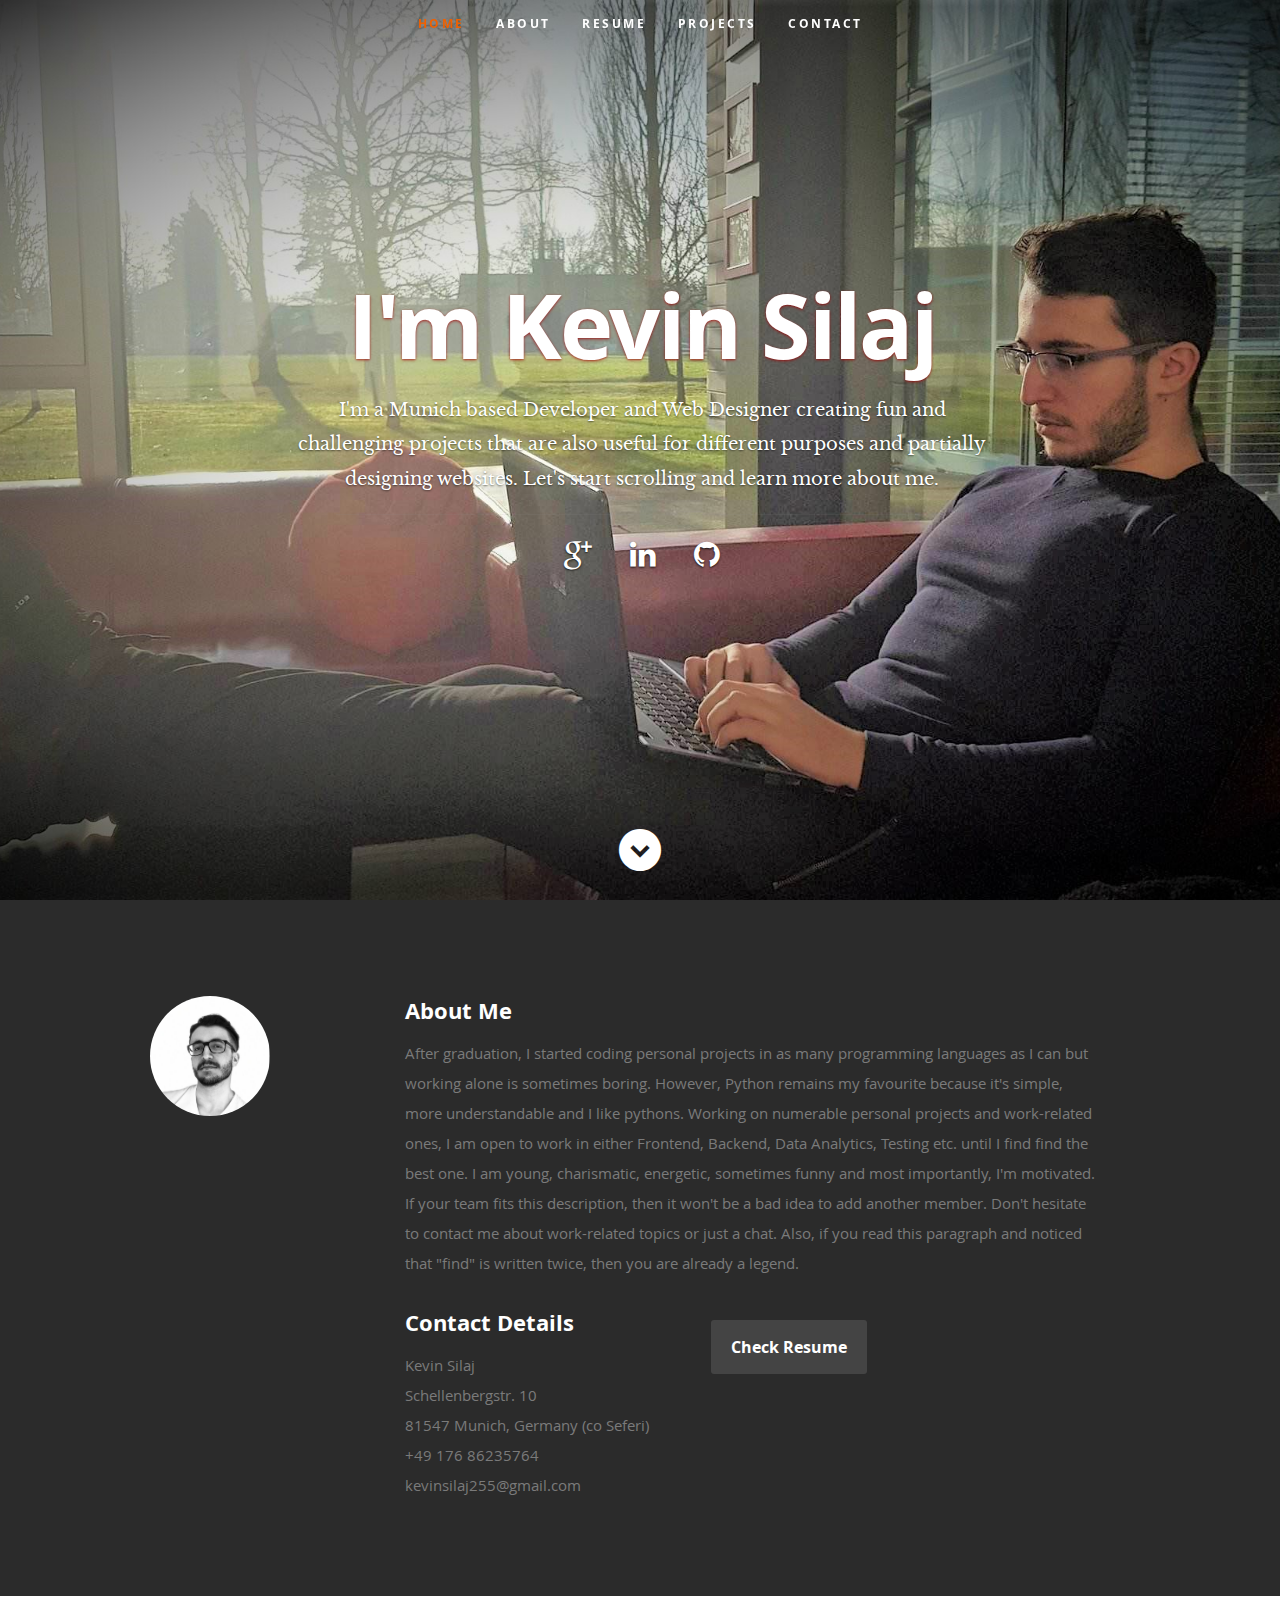
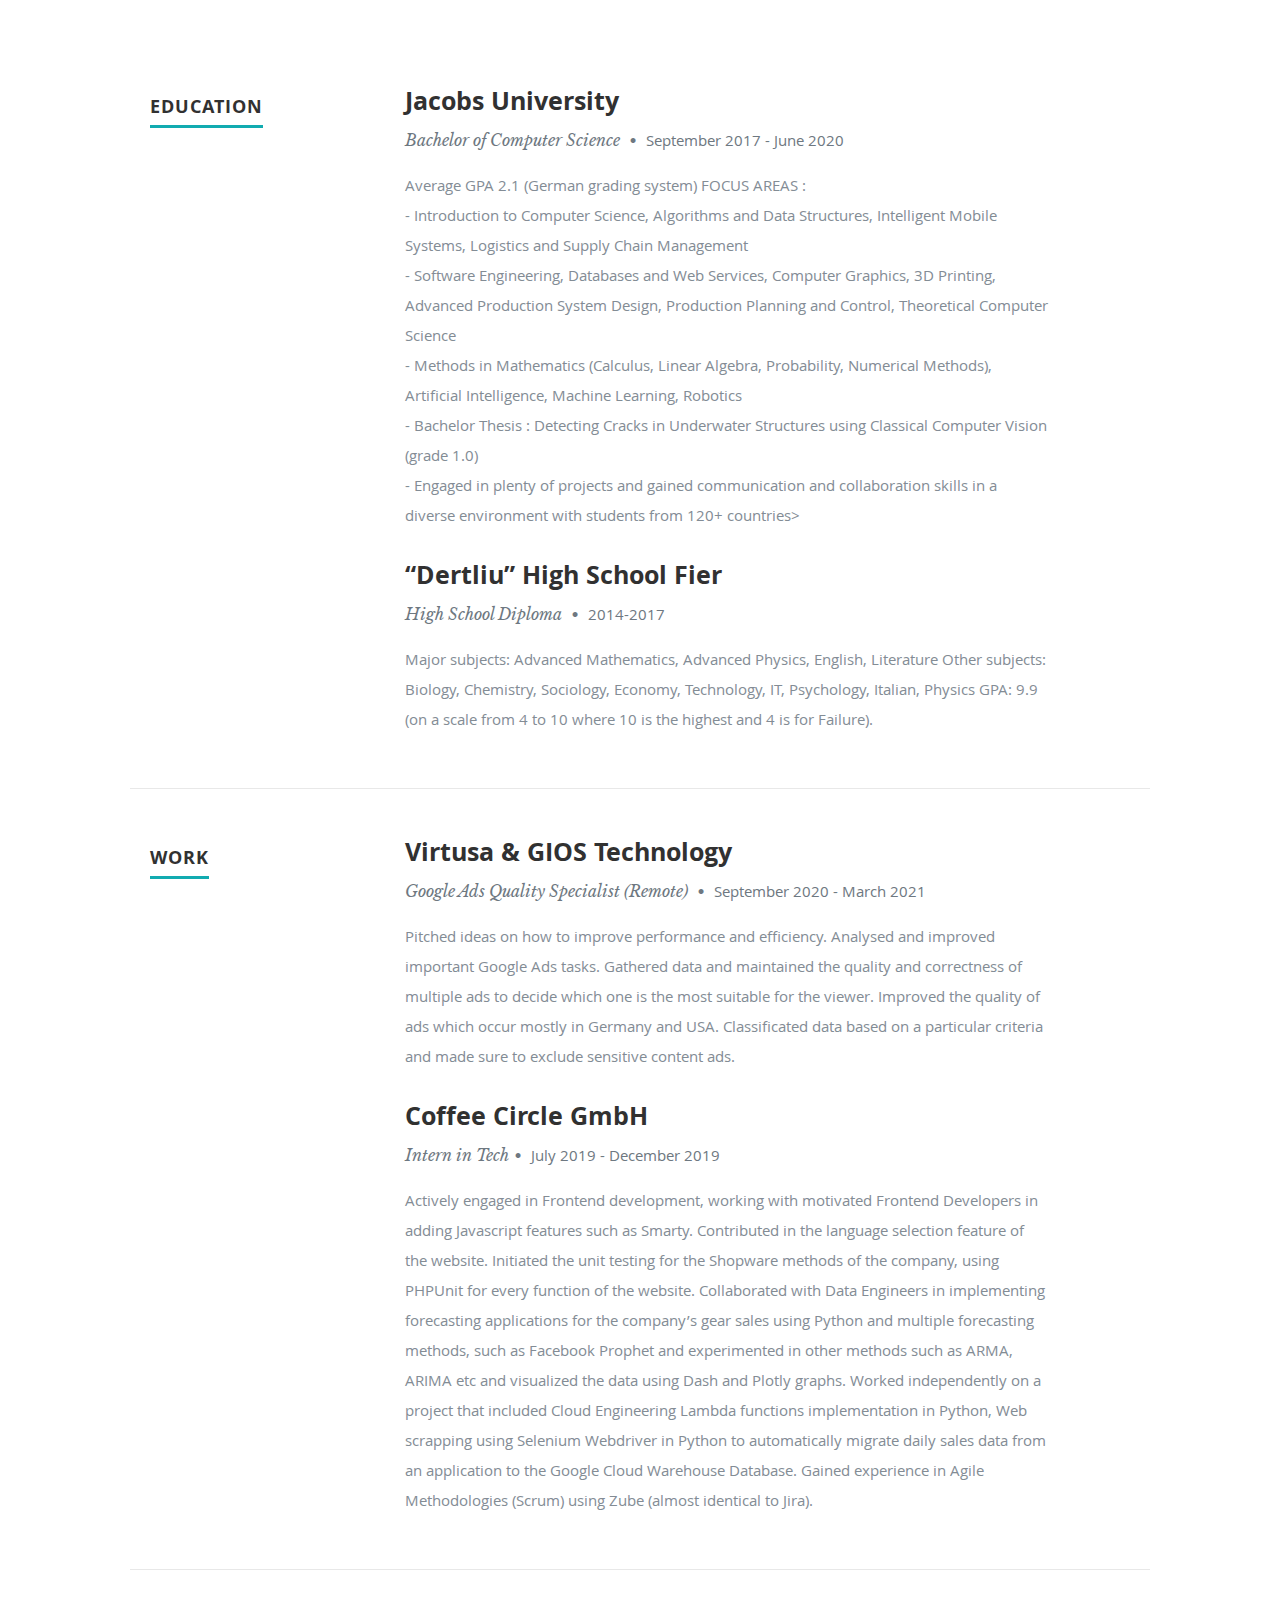
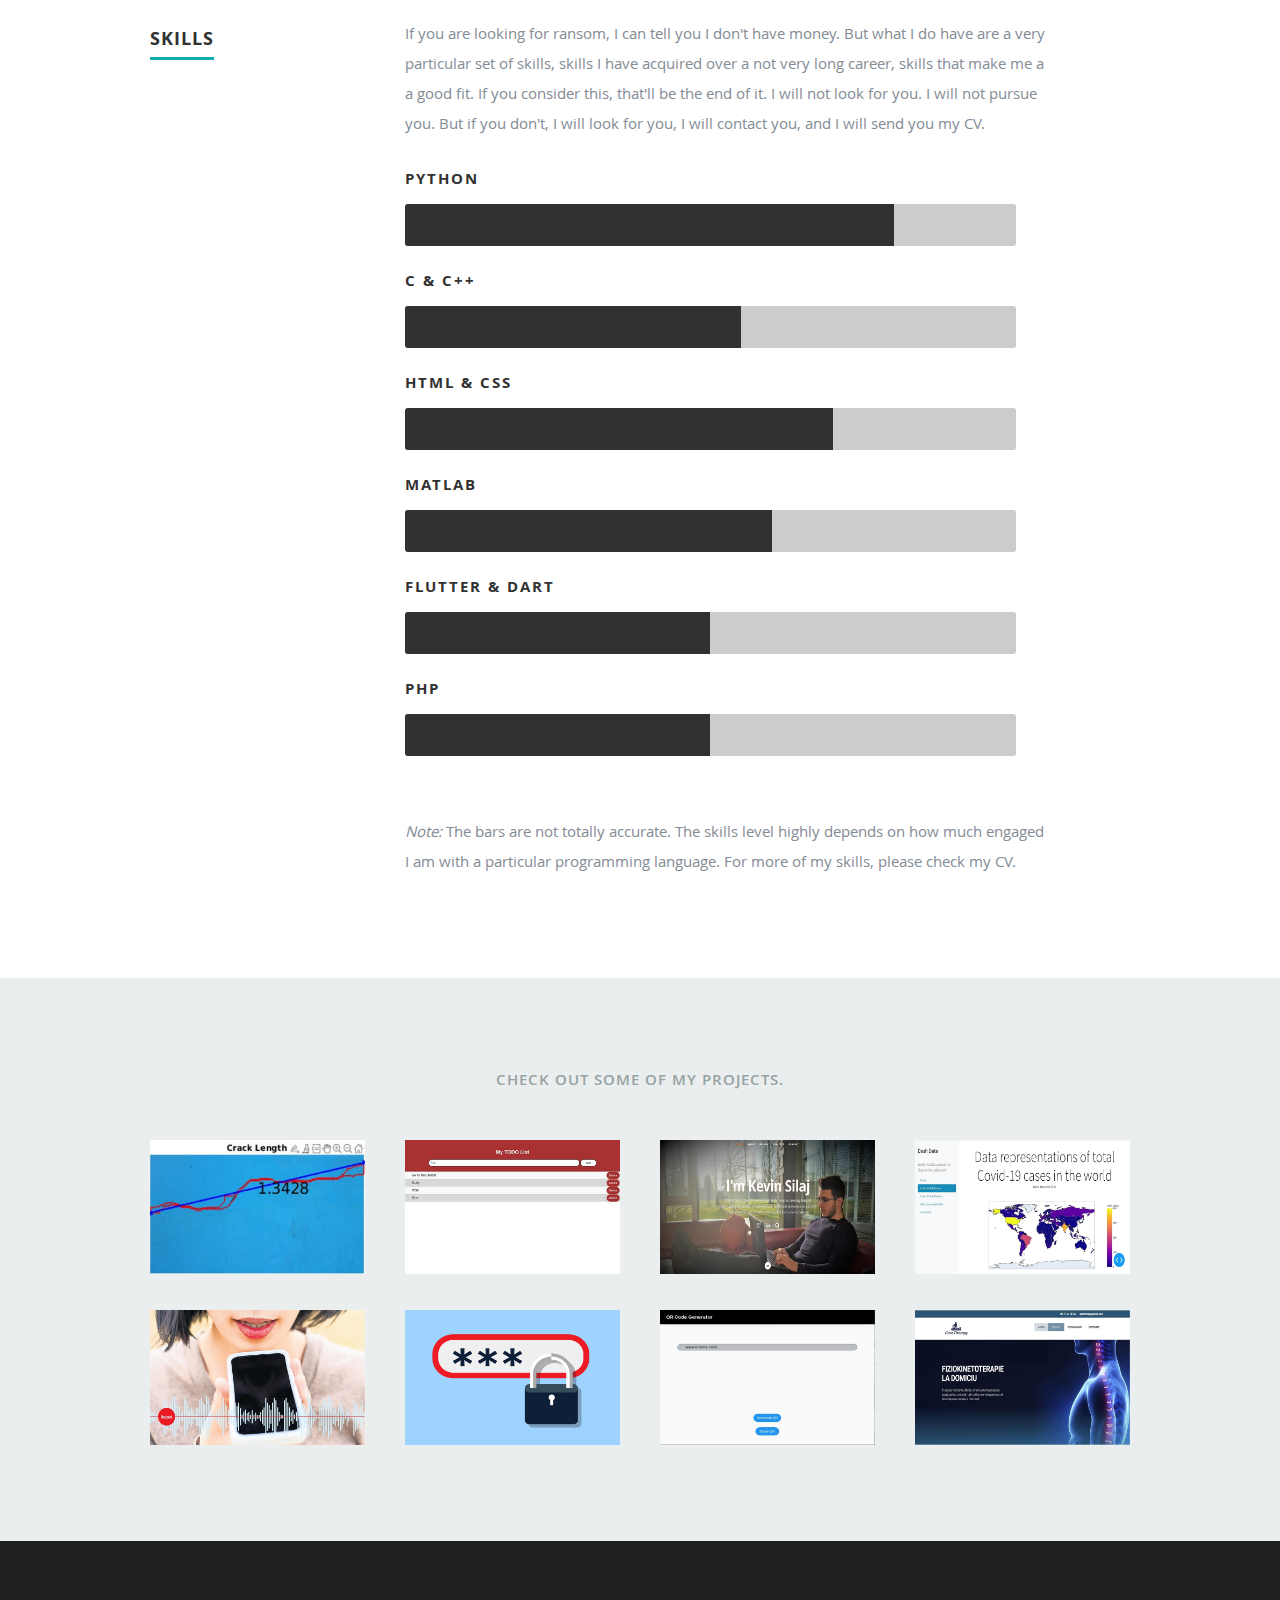
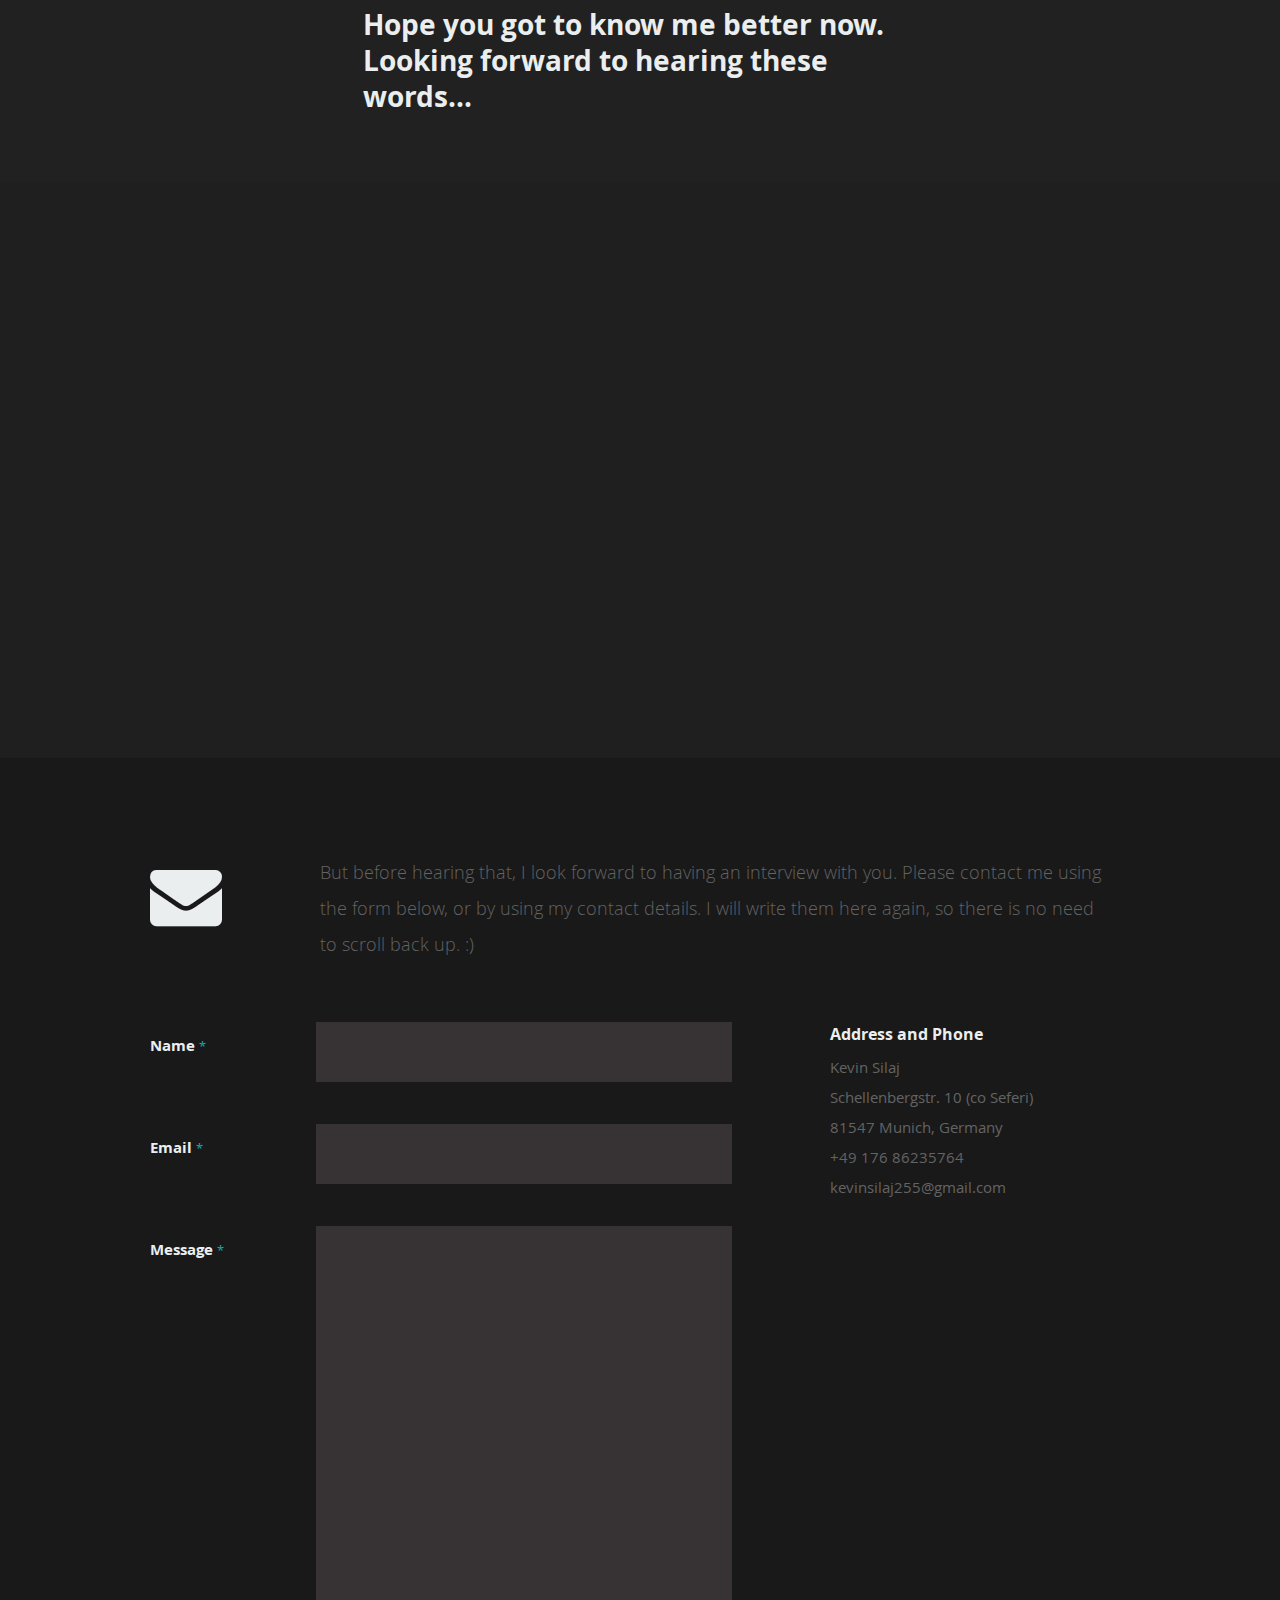
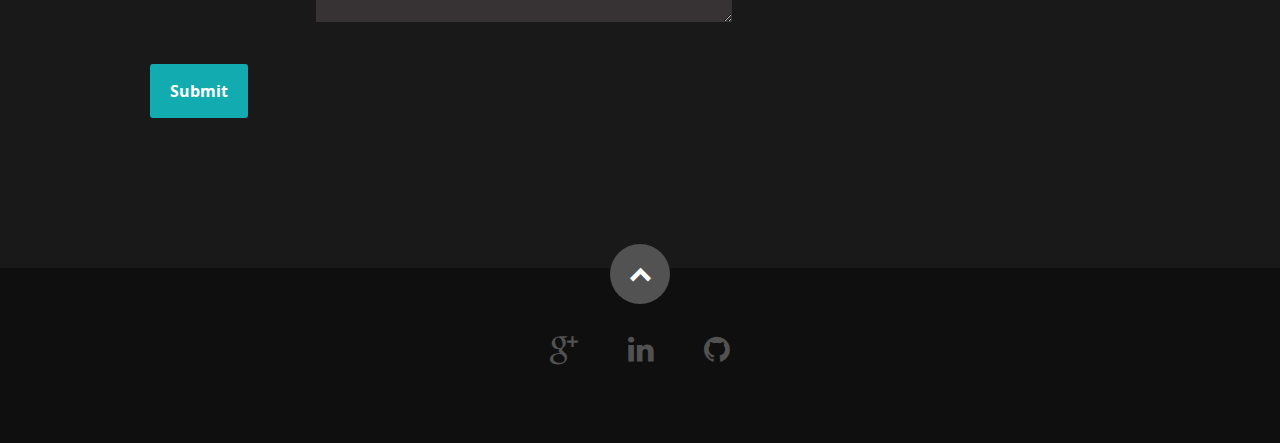
==== index.html @ fb2a6cc7 "Update index.html" ====
<!DOCTYPE html>
<!--[if lt IE 8 ]><html class="no-js ie ie7" lang="en"> <![endif]-->
<!--[if IE 8 ]><html class="no-js ie ie8" lang="en"> <![endif]-->
<!--[if (gte IE 8)|!(IE)]><!--><html class="no-js" lang="en"> <!--<![endif]-->
<head>

   <!--- Basic Page Needs
   ================================================== -->
   <meta charset="utf-8">
	<title>Kevin Silaj Personal Website</title>
	<meta name="description" content="">
	<meta name="author" content="">

   <!-- Mobile Specific Metas
   ================================================== -->
	<meta name="viewport" content="width=device-width, initial-scale=1, maximum-scale=1">

	<!-- CSS
    ================================================== -->
   <link rel="stylesheet" href="css/default.css">
	<link rel="stylesheet" href="css/layout.css">
   <link rel="stylesheet" href="css/media-queries.css">
   <link rel="stylesheet" href="css/magnific-popup.css">

   <!-- Script
   ================================================== -->
	<script src="js/modernizr.js"></script>

   <!-- Favicons
	================================================== -->
	<link rel="shortcut icon" href="favicon.png" >

</head>

<body>

   <!-- Header
   ================================================== -->
   <header id="home">

      <nav id="nav-wrap">

         <a class="mobile-btn" href="#nav-wrap" title="Show navigation">Show navigation</a>
	      <a class="mobile-btn" href="#" title="Hide navigation">Hide navigation</a>

         <ul id="nav" class="nav">
            <li class="current"><a class="smoothscroll" href="#home">Home</a></li>
            <li><a class="smoothscroll" href="#about">About</a></li>
	         <li><a class="smoothscroll" href="#resume">Resume</a></li>
            <li><a class="smoothscroll" href="#portfolio">Projects</a></li>
            <li><a class="smoothscroll" href="#contact">Contact</a></li>
         </ul> <!-- end #nav -->

      </nav> <!-- end #nav-wrap -->

      <div class="row banner">
         <div class="banner-text">
            <h1 class="responsive-headline">I'm Kevin Silaj</h1>
            <h3>I'm a Munich based <span>Developer</span> and <span>Web Designer</span> creating fun and challenging projects
            that are also useful for different purposes and partially designing websites. Let's <a class="smoothscroll" href="#about">start scrolling</a>
            and learn more <a class="smoothscroll" href="#about">about me</a>.</h3>
            <hr />
            <ul class="social">
               <li><a href="https://mail.google.com/mail/u/0/?fs=1&to=kevinsilaj255@gmail.com&tf=cm" target="_blank"><i class="fa fa-google-plus"></i></a></li>
               <li><a href="https://www.linkedin.com/in/kevin-silaj-ab1059174/" target="_blank"><i class="fa fa-linkedin"></i></a></li>
               <li><a href="https://github.com/csfailure" target="_blank"><i class="fa fa-github"></i></a></li>
            </ul>
         </div>
      </div>

      <p class="scrolldown">
         <a class="smoothscroll" href="#about"><i class="icon-down-circle"></i></a>
      </p>

   </header> <!-- Header End -->


   <!-- About Section
   ================================================== -->
   <section id="about">

      <div class="row">

         <div class="three columns">

            <img class="profile-pic"  src="images/profilepic.png" alt="" />

         </div>

         <div class="nine columns main-col">

            <h2>About Me</h2>

            <p>
               After graduation, I started coding personal projects in as many programming languages as I can but working alone is sometimes boring. However, Python
               remains my favourite because it's simple, more understandable and I like pythons. Working on numerable personal projects
               and work-related ones, I am open to work in either Frontend, Backend, Data Analytics, Testing etc. until I find find the best one.
               I am young, charismatic, energetic, sometimes funny and most importantly, I'm motivated. If your team fits this description,
               then it won't be a bad idea to add another member. Don't hesitate to contact me about work-related topics or just a chat. 
               Also, if you  read this paragraph and noticed that "find" is written twice, then you are already a legend.
            </p>

            <div class="row">

               <div class="columns contact-details">

                  <h2>Contact Details</h2>
                  <p class="address">
						   <span>Kevin Silaj</span><br>
						   <span>Schellenbergstr. 10<br>
						         81547 Munich, Germany (co Seferi)
                     </span><br>
						   <span>+49 176 86235764</span><br>
                     <span>kevinsilaj255@gmail.com</span>
					   </p>

               </div>

               <div class="columns download">
                  <p>
                     <a href="CV_Kevin_Silaj.pdf" class="button" target="_blank><i class="fa fa-download"></i>Check Resume</a>
                  </p>
               </div>

            </div> <!-- end row -->

         </div> <!-- end .main-col -->

      </div>

   </section> <!-- About Section End-->


   <!-- Resume Section
   ================================================== -->
   <section id="resume">

      <!-- Education
      ----------------------------------------------- -->
      <div class="row education">

         <div class="three columns header-col">
            <h1><span>Education</span></h1>
         </div>

         <div class="nine columns main-col">

            <div class="row item">

               <div class="twelve columns">

                  <h3>Jacobs University</h3>
                  <p class="info">Bachelor of Computer Science <span>&bull;</span> <em class="date">September 2017 - June 2020</em></p>

                  <p>
                     Average GPA 2.1 (German grading system) FOCUS AREAS :
                  </br>- Introduction to Computer Science, Algorithms and Data Structures, Intelligent Mobile Systems, Logistics and Supply Chain Management
                  </br>- Software Engineering, Databases and Web Services, Computer Graphics, 3D Printing, Advanced Production System Design, Production Planning and Control, Theoretical Computer Science
                  </br>- Methods in Mathematics (Calculus, Linear Algebra, Probability, Numerical Methods), Artificial Intelligence, Machine Learning, Robotics
                  </br>- Bachelor Thesis : Detecting Cracks in Underwater Structures using Classical Computer Vision (grade 1.0)
                  </br>- Engaged in plenty of projects and gained communication and collaboration skills in a diverse environment with students from 120+ countries>
                  </p>

               </div>

            </div> <!-- item end -->

            <div class="row item">

               <div class="twelve columns">

                  <h3>“Dertliu” High School Fier</h3>
                  <p class="info">High School Diploma <span>&bull;</span> <em class="date">2014-2017</em></p>

                  <p>
                     Major subjects: Advanced Mathematics, Advanced Physics, English, Literature Other subjects: Biology, Chemistry, Sociology, Economy, Technology, IT, Psychology, Italian, Physics GPA: 9.9 (on a scale from 4 to 10 where 10 is the highest and 4 is for Failure).
                  </p>

               </div>

            </div> <!-- item end -->

         </div> <!-- main-col end -->

      </div> <!-- End Education -->


      <!-- Work
      ----------------------------------------------- -->
      <div class="row work">

         <div class="three columns header-col">
            <h1><span>Work</span></h1>
         </div>

         <div class="nine columns main-col">

            

            <div class="row item">

               <div class="twelve columns">

                  <h3>Virtusa & GIOS Technology</h3>
                  <p class="info">Google Ads Quality Specialist (Remote) <span>&bull;</span> <em class="date">September 2020 - March 2021</em></p>

                  <p>
                     Pitched ideas on how to improve performance and efficiency. Analysed and improved important 
                     Google Ads tasks. Gathered data and maintained the quality and correctness of multiple ads to 
                     decide which one is the most suitable for the viewer. Improved the quality of ads which occur 
                     mostly in Germany and USA. Classificated data based on a particular criteria and made sure to 
                     exclude sensitive content ads.
                  </p>

               </div>

            </div> <!-- item end -->

            <div class="row item">

               <div class="twelve columns">

                  <h3>Coffee Circle GmbH</h3>
                  <p class="info">Intern in Tech<span>&bull;</span> <em class="date">July 2019 - December 2019</em></p>
                  <p>
                     Actively engaged in Frontend development, working with motivated Frontend Developers in adding Javascript 
                     features such as Smarty. Contributed in the language selection feature of the website. Initiated the unit 
                     testing for the Shopware methods of the company, using PHPUnit for every function of the website. 
                     Collaborated with Data Engineers in implementing forecasting applications for the company’s gear sales using Python 
                     and multiple forecasting methods, such as Facebook Prophet and experimented in other methods such as ARMA, 
                     ARIMA etc and visualized the data using Dash and Plotly graphs. Worked independently on a project that 
                     included Cloud Engineering Lambda functions implementation in Python, Web scrapping using Selenium Webdriver 
                     in Python to automatically migrate daily sales data from an application to the Google Cloud Warehouse Database. 
                     Gained experience in Agile Methodologies (Scrum) using Zube (almost identical to Jira).
                  </p>

               </div>

            </div> <!-- item end -->

         </div> <!-- main-col end -->

      </div> <!-- End Work -->


      <!-- Skills
      ----------------------------------------------- -->
      <div class="row skill">

         <div class="three columns header-col">
            <h1><span>Skills</span></h1>
         </div>

         <div class="nine columns main-col">

            <p>If you are looking for ransom, I can tell you I don't have money. But what I do have are 
               a very particular set of skills, skills I have acquired over a not very long career, skills that 
               make me a a good fit. If you consider this, that'll be the end of it. 
               I will not look for you. I will not pursue you. But if you don't, I will look for you, 
               I will contact you, and I will send you my CV.
            </p>

				<div class="bars">

				   <ul class="skills">
					   <li><span class="bar-expand python"></span><em>Python</em></li>
                  <li><span class="bar-expand c"></span><em>C & C++</em></li>
						<li><span class="bar-expand html"></span><em>HTML & CSS</em></li>
						<li><span class="bar-expand matlab"></span><em>Matlab</em></li>
						<li><span class="bar-expand flutter"></span><em>Flutter & Dart</em></li>
                  <li><span class="bar-expand php"></span><em>PHP</em></li>
					</ul>

				</div><!-- end skill-bars -->

            <p><i>Note:</i> The bars are not totally accurate. The skills level highly depends on how much engaged
               I am with a particular programming language. For more of my skills, please check my CV.
            </p>

			</div> <!-- main-col end -->

      </div> <!-- End skills -->

   </section> <!-- Resume Section End-->


   <!-- Portfolio Section
   ================================================== -->
   <section id="portfolio">

      <div class="row">

         <div class="twelve columns collapsed">

            <h1>Check Out Some of My Projects.</h1>

            <!-- portfolio-wrapper -->
            <div id="portfolio-wrapper" class="bgrid-quarters s-bgrid-thirds cf">

          	   <div class="columns portfolio-item">
                  <div class="item-wrap">

                     <a href="#modal-01" title="">
                        <img alt="" src="images/portfolio/crack.jpg">
                        <div class="overlay">
                           <div class="portfolio-item-meta">
          					      <h5>Underwater-Crack-Detection</h5>
                              <p></p>
          					   </div>
                        </div>
                        <div class="link-icon"><i class="icon-plus"></i></div>
                     </a>

                  </div>
          		</div> <!-- item end -->

               <div class="columns portfolio-item">
                  <div class="item-wrap">

                     <a href="#modal-02" title="">
                        <img alt="" src="images/portfolio/todo.jpg">
                        <div class="overlay">
                           <div class="portfolio-item-meta">
          					      <h5>Django-TODO-List</h5>
          					   </div>
                        </div>
                        <div class="link-icon"><i class="icon-plus"></i></div>
                     </a>

                  </div>
          		</div> <!-- item end -->

               <div class="columns portfolio-item">
                  <div class="item-wrap">

                     <a href="#modal-03" title="">
                        <img alt="" src="images/portfolio/this.jpg">
                        <div class="overlay">
                           <div class="portfolio-item-meta">
          					      <h5>This Website</h5>
          					   </div>
                        </div>
                        <div class="link-icon"><i class="icon-plus"></i></div>
                     </a>

                  </div>
          		</div> <!-- item end -->

               <div class="columns portfolio-item">
                  <div class="item-wrap">

                     <a href="#modal-04" title="">
                        <img alt="" src="images/portfolio/covid.jpg">
                        <div class="overlay">
                           <div class="portfolio-item-meta">
          					      <h5>COVID Charts</h5>
          					   </div>
                        </div>
                        <div class="link-icon"><i class="icon-plus"></i></div>
                     </a>

                  </div>
          		</div> <!-- item end -->

               <div class="columns portfolio-item">
                  <div class="item-wrap">

                     <a href="#modal-05" title="">
                        <img alt="" src="images/portfolio/voice.jpg">
                        <div class="overlay">
                           <div class="portfolio-item-meta">
          					      <h5>Voice-Search</h5>
          					   </div>
                        </div>
                        <div class="link-icon"><i class="icon-plus"></i></div>
                     </a>

                  </div>
          		</div> <!-- item end -->

               <div class="columns portfolio-item">
                  <div class="item-wrap">

                     <a href="#modal-06" title="">
                        <img alt="" src="images/portfolio/pass.png">
                        <div class="overlay">
                           <div class="portfolio-item-meta">
          					      <h5>Password Manager </h5>
          					   </div>
                        </div>
                        <div class="link-icon"><i class="icon-plus"></i></div>
                     </a>

                  </div>
          		</div> <!-- item end -->

               <div class="columns portfolio-item">
                  <div class="item-wrap">

                     <a href="#modal-07" title="">
                        <img alt="" src="images/portfolio/gen.jpg">
                        <div class="overlay">
                           <div class="portfolio-item-meta">
          					      <h5>QRCODE_GEN</h5>
          					   </div>
                        </div>
                        <div class="link-icon"><i class="icon-plus"></i></div>
                     </a>

                  </div>
          		</div> <!-- item end -->

               <div class="columns portfolio-item">
                  <div class="item-wrap">

                     <a href="#modal-08" title="">
                        <img alt="" src="images/portfolio/gero.jpg">
                        <div class="overlay">
                           <div class="portfolio-item-meta">
          					      <h5>Gero Therapy</h5>
          					   </div>
                        </div>
                        <div class="link-icon"><i class="icon-plus"></i></div>
                     </a>

                  </div>
          		</div>  <!-- item end -->

            </div> <!-- portfolio-wrapper end -->

         </div> <!-- twelve columns end -->


         <!-- Modal Popup
	      --------------------------------------------------------------- -->

         <div id="modal-01" class="popup-modal mfp-hide">

		      <img class="scale-with-grid" src="images/portfolio/modals/crack.jpg" alt="" />

		      <div class="description-box">
			      <h4>Underwater Crack Detection</h4>
			      <p>Detection of cracks and their length in underwater structures using Matlab</p>
		      </div>

            <div class="link-box">
               <a href="https://github.com/csfailure/Underwater-Crack-Detection" target="_blank">Github Link</a>
		         <a class="popup-modal-dismiss">Close</a>
            </div>

	      </div><!-- modal-01 End -->

         <div id="modal-02" class="popup-modal mfp-hide">

		      <img class="scale-with-grid" src="images/portfolio/modals/todo.jpg" alt="" />

		      <div class="description-box">
			      <h4>Django TODO List</h4>
               <p>A basic, yet stylish todo list using Django</p>
		      </div>

            <div class="link-box">
               <a href="https://github.com/csfailure/Django-TODO-List" target="_blank">Github Link</a>
		         <a class="popup-modal-dismiss">Close</a>
            </div>

	      </div><!-- modal-02 End -->

         <div id="modal-03" class="popup-modal mfp-hide">

		      <img class="scale-with-grid" src="images/portfolio/modals/this.jpg" alt="" />

		      <div class="description-box">
			      <h4>My Personal Website</h4>
               <p>Simple personal website using HTML/CSS and some great bootstraps</p>
		      </div>

            <div class="link-box">
               <a href="https://kev-s-personal.herokuapp.com/" target="_blank">Open</a>
		         <a class="popup-modal-dismiss">Close</a>
            </div>

	      </div><!-- modal-03 End -->

         <div id="modal-04" class="popup-modal mfp-hide">

		      <img class="scale-with-grid" src="images/portfolio/modals/covid.jpg" alt="" />

		      <div class="description-box">
			      <h4>COVID-19 Data Visualization</h4>
               <p>Covid Data Visualization Using Python Dash and Plotly</p>
		      </div>

            <div class="link-box">
               <a href="https://github.com/csfailure/python_dash_data_covid" target="_blank">Github Link</a>
		         <a class="popup-modal-dismiss">Close</a>
            </div>

	      </div><!-- modal-04 End -->

         <div id="modal-05" class="popup-modal mfp-hide">

		      <img class="scale-with-grid" src="images/portfolio/modals/voice.jpg" alt="" />

		      <div class="description-box">
			      <h4>Voice Search</h4>
               <p>Use your voice to open Youtube, Google or Soundcloud content</p>
		      </div>

            <div class="link-box">
               <a href="https://github.com/csfailure/Voice-Search" target="_blank">Github Link</a>
		         <a class="popup-modal-dismiss">Close</a>
            </div>

	      </div><!-- modal-05 End -->

         <div id="modal-06" class="popup-modal mfp-hide">

		      <img class="scale-with-grid" src="images/portfolio/modals/pass.png" alt="" />

		      <div class="description-box">
			      <h4>Password Manager</h4>
               <p>A password safe python & sqlite project</p>
		      </div>

            <div class="link-box">
               <a href="https://github.com/csfailure/Password_Manager" target="_blank">Github Link</a>
		         <a class="popup-modal-dismiss">Close</a>
            </div>

	      </div><!-- modal-06 End -->

         <div id="modal-07" class="popup-modal mfp-hide">

		      <img class="scale-with-grid" src="images/portfolio/modals/gen.jpg" alt="" />

		      <div class="description-box">
			      <h4>QRCODE GENERATOR</h4>
               <p>QR Code Generator App Using Python and Kivy</p>
		      </div>

            <div class="link-box">
               <a href="https://github.com/csfailure/qrcode_gen" target="_blank">Github Link</a>
		         <a class="popup-modal-dismiss">Close</a>
            </div>

	      </div><!-- modal-07 End -->

         <div id="modal-08" class="popup-modal mfp-hide">

		      <img class="scale-with-grid" src="images/portfolio/modals/gero.jpg" alt="" />

		      <div class="description-box">
			      <h4>Gero Therapy</h4>
               <p>Physiotherapy services website</p>
		      </div>

            <div class="link-box">
               <a href="http://www.gerotherapy.co" target="_blank">Open</a>
		         <a class="popup-modal-dismiss">Close</a>
            </div>

	      </div><!-- modal-01 End -->


      </div> <!-- row End -->

   </section> <!-- Portfolio Section End-->


   <!-- Call-To-Action Section
   ================================================== -->
   <section id="call-to-action">

      <div class="row">

         <div class="seven columns centered">

            <h2>Hope you got to know me better now. Looking forward to hearing these words...</h2>
            

         </div>

         <div class="three columns action">



         </div>

      </div>

   </section> <!-- Call-To-Action Section End-->


   <!-- Testimonials Section
   ================================================== -->
   <section id="testimonials">

      <div class="text-container">

         <div class="row">

            <div class="two columns header-col">


            </div>

            <div class="ten columns flex-container">

               <div class="flexslider">

                  <blockquote>
                           <p>
                           </br></br></br></br></br></br></br></br>
                           </p>
                        
                        </blockquote>

               </div> <!-- div.flexslider ends -->

            </div> <!-- div.flex-container ends -->

         </div> <!-- row ends -->

       </div>  <!-- text-container ends -->

   </section> <!-- Testimonials Section End-->


   <!-- Contact Section
   ================================================== -->
   <section id="contact">

         <div class="row section-head">

            <div class="two columns header-col">

               <h1><span>Get In Touch.</span></h1>

            </div>

            <div class="ten columns">

                  <p class="lead">
                     But before hearing that, I look forward to having an interview with you. Please contact me using the form below, or by using
                     my contact details. I will write them here again, so there is no need to scroll back up. :)
                  </p>

            </div>

         </div>

         <div class="row">

            <div class="eight columns">

               <!-- form -->
               <form action="https://formsubmit.co/kevpro255@gmail.com" method="post" id="contactForm" name="contactForm">
					<fieldset>

                  <div>
						   <label for="contactName">Name <span class="required">*</span></label>
						   <input type="text" value="" size="35" id="contactName" name="contactName">
                  </div>

                  <div>
						   <label for="contactEmail">Email <span class="required">*</span></label>
						   <input type="text" value="" size="35" id="contactEmail" name="contactEmail">
                  </div>

                  <div>
                     <label for="contactMessage">Message <span class="required">*</span></label>
                     <textarea cols="50" rows="15" id="contactMessage" name="contactMessage"></textarea>
                  </div>

                  <input type="hidden" name="_next" value="https://kev-s-personal.herokuapp.com/email_sent.html">

                  <div>
                     <button type="submit">Submit</button>
                     <span id="image-loader">
                        <img alt="" src="images/loader.gif">
                     </span>
                  </div>

					</fieldset>
				   </form> <!-- Form End -->

               <!-- contact-warning -->
               <div id="message-warning"> Error boy</div>
               <!-- contact-success -->
				   <div id="message-success">
                  <i class="fa fa-check"></i>Your message was sent, thank you!<br>
				   </div>

            </div>


            <aside class="four columns footer-widgets">

               <div class="widget widget_contact">

					   <h4>Address and Phone</h4>
					   <p class="address">
						   Kevin Silaj<br>
						   Schellenbergstr. 10 (co Seferi) <br>
						   81547 Munich, Germany<br>
						   <span>+49 176 86235764</span>
                     <span>kevinsilaj255@gmail.com</span>
					   </p>

				   </div>

            </aside>

      </div>

   </section> <!-- Contact Section End-->


   <!-- footer
   ================================================== -->
   <footer>

      <div class="row">

         <div class="twelve columns">

            <ul class="social-links">
               <li><a href="https://mail.google.com/mail/u/0/?fs=1&to=kevinsilaj255@gmail.com&tf=cm" target="_blank"><i class="fa fa-google-plus"></i></a></li>
               <li><a href="https://www.linkedin.com/in/kevin-silaj-ab1059174/" target="_blank"><i class="fa fa-linkedin"></i></a></li>
               <li><a href="https://github.com/csfailure" target="_blank"><i class="fa fa-github"></i></a></li>
            </ul>

         </div>

         <div id="go-top"><a class="smoothscroll" title="Back to Top" href="#home"><i class="icon-up-open"></i></a></div>

      </div>

   </footer> <!-- Footer End-->

   <!-- Java Script
   ================================================== -->
   <script src="http://ajax.googleapis.com/ajax/libs/jquery/1.10.2/jquery.min.js"></script>
   <script>window.jQuery || document.write('<script src="js/jquery-1.10.2.min.js"><\/script>')</script>
   <script type="text/javascript" src="js/jquery-migrate-1.2.1.min.js"></script>

   <script src="js/jquery.flexslider.js"></script>
   <script src="js/waypoints.js"></script>
   <script src="js/jquery.fittext.js"></script>
   <script src="js/magnific-popup.js"></script>
   <script src="js/init.js"></script>

</body>

</html>
---- css/default.css ----
/*
=====================================================================
*   Ceevee v1.0 Default Stylesheet
*   url: styleshout.com
*   03-17-2014
=====================================================================

TOC:
a. Webfonts and Icon fonts
b. Reset
c. Default Styles
   1. Basic
   2. Typography
   3. Links
   4. Images
   5. Buttons
   6. Forms
d. Grid
e. Others
   1. Clearing
   2. Misc

=====================================================================  */

/* ------------------------------------------------------------------ */
/* a. Webfonts and Icon fonts
 ------------------------------------------------------------------ */

@import url("fonts.css");
@import url("fontello/css/fontello.css");
@import url("font-awesome/css/font-awesome.min.css");

/* ------------------------------------------------------------------
/* b. Reset
      Adapted from:
      Normalize.css - https://github.com/necolas/normalize.css/
      HTML5 Doctor Reset - html5doctor.com/html-5-reset-stylesheet/
/* ------------------------------------------------------------------ */

html, body, div, span, object, iframe,
h1, h2, h3, h4, h5, h6, p, blockquote, pre,
abbr, address, cite, code,
del, dfn, em, img, ins, kbd, q, samp,
small, strong, sub, sup, var,
b, i,
dl, dt, dd, ol, ul, li,
fieldset, form, label, legend,
table, caption, tbody, tfoot, thead, tr, th, td,
article, aside, canvas, details, figcaption, figure,
footer, header, hgroup, menu, nav, section, summary,
time, mark, audio, video {
   margin: 0;
   padding: 0;
   border: 0;
   outline: 0;
   font-size: 100%;
   vertical-align: baseline;
   background: transparent;
}

article,aside,details,figcaption,figure,
footer,header,hgroup,menu,nav,section {
   display: block;
}

audio,
canvas,
video {
   display: inline-block;
}

audio:not([controls]) {
   display: none;
   height: 0;
}

[hidden] { display: none; }

code, kbd, pre, samp {
   font-family: monospace, serif;
   font-size: 1em;
}

pre {
   white-space: pre;
   white-space: pre-wrap;
   word-wrap: break-word;
}

blockquote, q { quotes: &#8220 &#8220; }

blockquote:before, blockquote:after,
q:before, q:after {
   content: '';
   content: none;
}

ins {
   background-color: #ff9;
   color: #000;
   text-decoration: none;
}

mark {
   background-color: #A7F4F6;
   color: #555;
}

del { text-decoration: line-through; }

abbr[title], dfn[title] {
   border-bottom: 1px dotted;
   cursor: help;
}

table {
   border-collapse: collapse;
   border-spacing: 0;
}


/* ------------------------------------------------------------------ */
/* c. Default and Basic Styles
      Adapted from:
      Skeleton CSS Framework - http://www.getskeleton.com/
      Typeplate Typographic Starter Kit - http://typeplate.com/
/* ------------------------------------------------------------------ */

/*  1. Basic  ------------------------------------------------------- */

*,
*:before,
*:after {
   -moz-box-sizing: border-box;
   -webkit-box-sizing: border-box;
   box-sizing: border-box;
}

html {
   font-size: 62.5%;
   -webkit-font-smoothing: antialiased;
}

body {
   background: #fff;
   font-family: 'opensans-regular', sans-serif;
   font-weight: normal;
   font-size: 15px;
   line-height: 30px;
	color: #838C95;

   -webkit-font-smoothing: antialiased; /* Fix for webkit rendering */
	-webkit-text-size-adjust: 100%;
}

/*  2. Typography
       Vertical rhythm with leading derived from 6
--------------------------------------------------------------------- */

h1, h2, h3, h4, h5, h6 {
   color: #313131;
	font-family: 'opensans-bold', sans-serif;
   font-weight: normal;
}
h1 a, h2 a, h3 a, h4 a, h5 a, h6 a { font-weight: inherit; }
h1 { font-size: 38px; line-height: 42px; margin-bottom: 12px; letter-spacing: -1px; }
h2 { font-size: 28px; line-height: 36px; margin-bottom: 6px; }
h3 { font-size: 22px; line-height: 30px; margin-bottom: 12px; }
h4 { font-size: 20px; line-height: 30px; margin-bottom: 6px; }
h5 { font-size: 18px; line-height: 30px; }
h6 { font-size: 14px; line-height: 30px; }
.subheader { }

p { margin: 0 0 30px 0; }
p img { margin: 0; }
p.lead {
   font: 19px/36px 'opensans-light', sans-serif;
   margin-bottom: 18px;
}

/* for 'em' and 'strong' tags, font-size and line-height should be same with
the body tag due to rendering problems in some browsers */
em { font: 15px/30px 'opensans-italic', sans-serif; }
strong, b { font: 15px/30px 'opensans-bold', sans-serif; }
small { font-size: 11px; line-height: inherit; }

/*	Blockquotes */
blockquote {
   margin: 30px 0px;
   padding-left: 40px;
   position: relative;
}
blockquote:before {
   content: "\201C";
   opacity: 0.45;
   font-size: 80px;
   line-height: 0px;
   margin: 0;
   font-family: arial, sans-serif;

   position: absolute;
   top:  30px;
	left: 0;
}
blockquote p {
   font-family: 'librebaskerville-italic', serif;
   padding: 0;
   font-size: 18px;
   line-height: 36px;
}
blockquote cite {
   display: block;
   font-size: 12px;
   font-style: normal;
   line-height: 18px;
}
blockquote cite:before { content: "\2014 \0020"; }
blockquote cite a,
blockquote cite a:visited { color: #8B9798; border: none }

/* ---------------------------------------------------------------------
/*  Pull Quotes Markup
/*
    <aside class="pull-quote">
		<blockquote>
			<p></p>
		</blockquote>
	 </aside>
/*
/* --------------------------------------------------------------------- */
.pull-quote {
   position: relative;
	padding: 18px 30px 18px 0px;
}
.pull-quote:before,
.pull-quote:after {
	height: 1em;
	opacity: 0.45;
	position: absolute;
	font-size: 80px;
   font-family: Arial, Sans-Serif;
}
.pull-quote:before {
	content: "\201C";
	top:  33px;
	left: 0;
}
.pull-quote:after {
	content: '\201D';
	bottom: -33px;
	right: 0;
}
.pull-quote blockquote {
   margin: 0;
}
.pull-quote blockquote:before {
   content: none;
}

/* Abbreviations */
abbr {
   font-family: 'opensans-bold', sans-serif;
	font-variant: small-caps;
	text-transform: lowercase;
   letter-spacing: .5px;
	color: gray;
}
abbr:hover { cursor: help; }

/* drop cap */
.drop-cap:first-letter {
	float: left;
	margin: 0;
	padding: 14px 6px 0 0;
	font-size: 84px;
	font-family: /* Copperplate */ 'opensans-bold', sans-serif;
   line-height: 60px;
	text-indent: 0;
	background: transparent;
	color: inherit;
}

hr { border: solid #E3E3E3; border-width: 1px 0 0; clear: both; margin: 11px 0 30px; height: 0; }


/*  3. Links  ------------------------------------------------------- */

a, a:visited {
   text-decoration: none;
   outline: 0;
   color: #11ABB0;

   -webkit-transition: color .3s ease-in-out;
   -moz-transition: color .3s ease-in-out;
   -o-transition: color .3s ease-in-out;
   transition: color .3s ease-in-out;
}
a:hover, a:focus { color: #313131; }
p a, p a:visited { line-height: inherit; }


/*  4. List  --------------------------------------------------------- */

ul, ol { margin-bottom: 24px; margin-top: 12px; }
ul { list-style: none outside; }
ol { list-style: decimal; }
ol, ul.square, ul.circle, ul.disc { margin-left: 30px; }
ul.square { list-style: square outside; }
ul.circle { list-style: circle outside; }
ul.disc { list-style: disc outside; }
ul ul, ul ol,
ol ol, ol ul { margin: 6px 0 6px 30px; }
ul ul li, ul ol li,
ol ol li, ol ul li { margin-bottom: 6px; }
li { line-height: 18px; margin-bottom: 12px; }
ul.large li { }
li p { }

/* ---------------------------------------------------------------------
/*  Stats Tab Markup

    <ul class="stats-tabs">
		<li><a href="#">[value]<b>[name]</b></a></li>
	 </ul>

    Extend this object into your markup.
/*
/* --------------------------------------------------------------------- */
.stats-tabs {
   padding: 0;
   margin: 24px 0;
}
.stats-tabs li {
	display: inline-block;
	margin: 0 10px 18px 0;
	padding: 0 10px 0 0;
	border-right: 1px solid #ccc;
}
.stats-tabs li:last-child {
	margin: 0;
	padding: 0;
	border: none;
}
.stats-tabs li a {
	display: inline-block;
	font-size: 22px;
	font-family: 'opensans-bold', sans-serif;
   border: none;
   color: #313131;
}
.stats-tabs li a:hover {
   color:#11ABB0;
}
.stats-tabs li a b {
	display: block;
	margin: 6px 0 0 0;
	font-size: 13px;
	font-family: 'opensans-regular', sans-serif;
   color: #8B9798;
}

/* definition list */
dl { margin: 12px 0; }
dt { margin: 0; color:#11ABB0; }
dd { margin: 0 0 0 20px; }

/* Lining Definition Style Markup */
.lining dt,
.lining dd {
	display: inline;
	margin: 0;
}
.lining dt + dt:before,
.lining dd + dt:before {
	content: "\A";
	white-space: pre;
}
.lining dd + dd:before {
	content: ", ";
}
.lining dd:before {
	content: ": ";
	margin-left: -0.2em;
}

/* Dictionary Definition Style Markup */
.dictionary-style dt {
	display: inline;
	counter-reset: definitions;
}
.dictionary-style dt + dt:before {
	content: ", ";
	margin-left: -0.2em;
}
.dictionary-style dd {
	display: block;
	counter-increment: definitions;
}
.dictionary-style dd:before {
	content: counter(definitions, decimal) ". ";
}

/* Pagination */
.pagination {
   margin: 36px auto;
   text-align: center;
}
.pagination ul li {
   display: inline-block;
   margin: 0;
   padding: 0;
}
.pagination .page-numbers {
   font: 15px/18px 'opensans-bold', sans-serif;
   display: inline-block;
   padding: 6px 10px;
   margin-right: 3px;
   margin-bottom: 6px;
	color: #6E757C;
	background-color: #E6E8EB;

	-webkit-transition: all 200ms ease-in-out;
	-moz-transition: all 200ms ease-in-out;
	-o-transition: all 200ms ease-in-out;
	-ms-transition: all 200ms ease-in-out;
	transition: all 200ms ease-in-out;

   -moz-border-radius: 3px;
   -webkit-border-radius: 3px;
   -khtml-border-radius: 3px;
	border-radius: 3px;
}
.pagination .page-numbers:hover {
   background: #838A91;
   color: #fff;
}
.pagination .current,
.pagination .current:hover {
   background-color: #11ABB0;
   color: #fff;
}
.pagination .inactive,
.pagination .inactive:hover {
   background-color: #E6E8EB;
	color: #A9ADB2;
}
.pagination .prev, .pagination .next {}

/*  5. Images  --------------------------------------------------------- */

img {
   max-width: 100%;
   height: auto;
}
img.pull-right { margin: 12px 0px 0px 18px; }
img.pull-left { margin: 12px 18px 0px 0px; }

/*  6. Buttons  --------------------------------------------------------- */

.button,
.button:visited,
button,
input[type="submit"],
input[type="reset"],
input[type="button"] {
   font: 16px/30px 'opensans-bold', sans-serif;
   background: #11ABB0;
   display: inline-block;
	text-decoration: none;
   letter-spacing: 0;
   color: #fff;
	padding: 12px 20px;
	margin-bottom: 18px;
   border: none;
   cursor: pointer;
   height: auto;

   -webkit-transition: all .2s ease-in-out;
	-moz-transition: all .2s ease-in-out;
	-o-transition: all .2s ease-in-out;
	-ms-transition: all .2s ease-in-out;
	transition: all .2s ease-in-out;

   -moz-border-radius: 3px;
   -webkit-border-radius: 3px;
   -khtml-border-radius: 3px;
   border-radius: 3px;
}

.button:hover,
button:hover,
input[type="submit"]:hover,
input[type="reset"]:hover,
input[type="button"]:hover {
   background: #3d4145;
   color: #fff;
}

.button:active,
button:active,
input[type="submit"]:active,
input[type="reset"]:active,
input[type="button"]:active {
   background: #3d4145;
   color: #fff;
}

.button.full-width,
button.full-width,
input[type="submit"].full-width,
input[type="reset"].full-width,
input[type="button"].full-width {
	width: 100%;
	padding-left: 0 !important;
	padding-right: 0 !important;
	text-align: center;
}

/* Fix for odd Mozilla border & padding issues */
button::-moz-focus-inner,
input::-moz-focus-inner {
    border: 0;
    padding: 0;
}


/*  7. Forms  --------------------------------------------------------- */

form { margin-bottom: 24px; }
fieldset { margin-bottom: 24px; }

input[type="text"],
input[type="password"],
input[type="email"],
textarea,
select {
   display: block;
   padding: 18px 15px;
   margin: 0 0 24px 0;
   border: 0;
   outline: none;
   vertical-align: middle;
   min-width: 225px;
	max-width: 100%;
   font-size: 15px;
   line-height: 24px;
	color: #647373;
	background: #D3D9D9;

}

/* select { padding: 0;
   width: 220px;
   } */

input[type="text"]:focus,
input[type="password"]:focus,
input[type="email"]:focus,
textarea:focus {
   color: #B3B7BC;
	background-color: #3d4145;
}

textarea { min-height: 220px; }

label,
legend {
   font: 16px/24px 'opensans-bold', sans-serif;
	margin: 12px 0;
   color: #3d4145;
   display: block;
}
label span,
legend span {
	color: #8B9798;
   font: 14px/24px 'opensans-regular', sans-serif;
}

input[type="checkbox"],
input[type="radio"] {
    font-size: 15px;
    color: #737373;
}

input[type="checkbox"] { display: inline; }

/* ------------------------------------------------------------------ */
/* d. Grid
---------------------------------------------------------------------
   gutter = 40px.
/* ------------------------------------------------------------------ */

/* default
--------------------------------------------------------------- */
.row {
   width: 96%;
   max-width: 1020px;
   margin: 0 auto;
}
/* fixed width for IE8 */
.ie .row { width: 1000px ; }

.narrow .row { max-width: 980px; }

.row .row { width: auto; max-width: none; margin: 0 -20px; }

/* row clearing */
.row:before,
.row:after {
    content: " ";
    display: table;
}
.row:after {
    clear: both;
}

.column, .columns {
   position: relative;
   padding: 0 20px;
   min-height: 1px;
   float: left;
}
.column.centered, .columns.centered  {
    float: none;
    margin: 0 auto;
}

/* removed gutters */
.row.collapsed > .column,
.row.collapsed > .columns,
.column.collapsed, .columns.collapsed  { padding: 0; }

[class*="column"] + [class*="column"]:last-child { float: right; }
[class*="column"] + [class*="column"].end { float: right; }

/* column widths */
.row .one         { width: 8.33333%; }
.row .two         { width: 16.66667%; }
.row .three       { width: 25%; }
.row .four        { width: 33.33333%; }
.row .five        { width: 41.66667%; }
.row .six         { width: 50%; }
.row .seven       { width: 58.33333%; }
.row .eight       { width: 66.66667%; }
.row .nine        { width: 75%; }
.row .ten         { width: 83.33333%; }
.row .eleven      { width: 91.66667%; }
.row .twelve      { width: 100%; }

/* Offsets */
.row .offset-1    { margin-left: 8.33333%; }
.row .offset-2    { margin-left: 16.66667%; }
.row .offset-3    { margin-left: 25%; }
.row .offset-4    { margin-left: 33.33333%; }
.row .offset-5    { margin-left: 41.66667%; }
.row .offset-6    { margin-left: 50%; }
.row .offset-7    { margin-left: 58.33333%; }
.row .offset-8    { margin-left: 66.66667%; }
.row .offset-9    { margin-left: 75%; }
.row .offset-10   { margin-left: 83.33333%; }
.row .offset-11   { margin-left: 91.66667%; }

/* Push/Pull */
.row .push-1      { left: 8.33333%; }
.row .pull-1      { right: 8.33333%; }
.row .push-2      { left: 16.66667%; 	}
.row .pull-2      { right: 16.66667%; }
.row .push-3      { left: 25%; }
.row .pull-3      { right: 25%;	}
.row .push-4      { left: 33.33333%; }
.row .pull-4      { right: 33.33333%; }
.row .push-5      { left: 41.66667%; }
.row .pull-5      { right: 41.66667%; }
.row .push-6      { left: 50%; }
.row .pull-6      { right: 50%; }
.row .push-7      { left: 58.33333%; }
.row .pull-7      { right: 58.33333%; }
.row .push-8      { left: 66.66667%; 	}
.row .pull-8      { right: 66.66667%; }
.row .push-9      { left: 75%; }
.row .pull-9      { right: 75%; }
.row .push-10     { left: 83.33333%; }
.row .pull-10     { right: 83.33333%; }
.row .push-11     { left: 91.66667%; }
.row .pull-11     { right: 91.66667%; }

/* block grids
--------------------------------------------------------------------- */
.bgrid-sixths [class*="column"]   { width: 16.66667%; }
.bgrid-quarters [class*="column"] { width: 25%; }
.bgrid-thirds [class*="column"]   { width: 33.33333%; }
.bgrid-halves [class*="column"]   { width: 50%; }

[class*="bgrid"] [class*="column"] + [class*="column"]:last-child { float: left; }

/* Left clearing for block grid columns - columns that changes width in
different screen sizes. Allows columns with different heights to align
properly.
--------------------------------------------------------------------- */
.first { clear: left; }   /* first column in default screen */
.s-first { clear: none; } /* first column in smaller screens */

/* smaller screens
--------------------------------------------------------------- */
@media only screen and (max-width: 900px) {

   /* block grids on small screens */
   .s-bgrid-sixths [class*="column"]   { width: 16.66667%; }
   .s-bgrid-quarters [class*="column"] { width: 25%; }
   .s-bgrid-thirds [class*="column"]   { width: 33.33333%; }
   .s-bgrid-halves [class*="column"]   { width: 50%; }

   /* block grids left clearing */
   .first { clear: none; }
   .s-first { clear: left; }

}

/* mobile wide/smaller tablets
--------------------------------------------------------------- */
@media only screen and (max-width: 767px) {

   .row {
	   width: 460px;
	   margin: 0 auto;
      padding: 0;
	}
   .column, .columns {
	   width: auto !important;
	   float: none;
	   margin-left: 0;
	   margin-right: 0;
      padding: 0 30px;
   }
   .row .row { width: auto; max-width: none; margin: 0 -30px; }

   [class*="column"] + [class*="column"]:last-child { float: none; }
   [class*="bgrid"] [class*="column"] + [class*="column"]:last-child { float: none; }

   /* Offsets */
   .row .offset-1    { margin-left: 0%; }
   .row .offset-2    { margin-left: 0%; }
   .row .offset-3    { margin-left: 0%; }
   .row .offset-4    { margin-left: 0%; }
   .row .offset-5    { margin-left: 0%; }
   .row .offset-6    { margin-left: 0%; }
   .row .offset-7    { margin-left: 0%; }
   .row .offset-8    { margin-left: 0%; }
   .row .offset-9    { margin-left: 0%; }
   .row .offset-10   { margin-left: 0%; }
   .row .offset-11   { margin-left: 0%; }
}

/* mobile narrow
--------------------------------------------------------------- */
@media only screen and (max-width: 460px) {

   .row { width: auto; }

}

/* larger screens
--------------------------------------------------------------- */
@media screen and (min-width: 1200px) {

   .wide .row { max-width: 1180px; }

}

/* ------------------------------------------------------------------ */
/* e. Others
/* ------------------------------------------------------------------ */

/*  1. Clearing
    (http://nicolasgallagher.com/micro-clearfix-hack/
--------------------------------------------------------------------- */

.cf:before,
.cf:after {
    content: " ";
    display: table;
}
.cf:after {
    clear: both;
}

/*  2. Misc -------------------------------------------------------- */

.remove-bottom { margin-bottom: 0 !important; }
.half-bottom { margin-bottom: 12px !important; }
.add-bottom { margin-bottom: 24px !important; }
.no-border { border: none; }

.text-center  { text-align: center !important; }
.text-left    { text-align: left !important; }
.text-right   { text-align: right !important; }
.pull-left    { float: left !important; }
.pull-right   { float: right !important; }
.align-center {
	margin-left: auto !important;
	margin-right: auto !important;
	text-align: center !important;
}
---- css/layout.css ----
/*
=====================================================================
*   Ceevee v1.0 Layout Stylesheet
*   url: styleshout.com
*   03-18-2014
=====================================================================

   TOC:
   a. General Styles
   b. Header Styles
   c. About Section
   d. Resume Section
   e. Portfolio Section
   f. Call To Action Section
   g. Testimonials Section
   h. Contact Section
   i. Footer

===================================================================== */

/* ------------------------------------------------------------------ */
/* a. General Styles
/* ------------------------------------------------------------------ */

body { background: #0f0f0f; }

/* ------------------------------------------------------------------ */
/* b. Header Styles
/* ------------------------------------------------------------------ */

header {
   position: relative;
   height: 800px;
   min-height: 500px;
   width: 100%;
   background: #161415 url(../images/header-background.jpg) no-repeat top center;
   background-size: cover !important;
	-webkit-background-size: cover !important;
   text-align: center;
   overflow: hidden;
}

/* vertically center banner section */
header:before {
   content: '';
   display: inline-block;
   vertical-align: middle;
   height: 100%;
}
header .banner {
   display: inline-block;
   vertical-align: middle;
   margin: 0 auto;
   width: 85%;
   padding-bottom: 30px;s
   text-align: center;
}

header .banner-text { width: 100%; }
header .banner-text h1 {
   font: 90px/1.1em 'opensans-bold', sans-serif;
   color: #fff;
   letter-spacing: -2px;
   margin: 0 auto 18px auto;
   text-shadow: 0px 1px 3px rgba(160, 0, 0, 0.8);
}
header .banner-text h3 {
   font: 18px/1.9em 'librebaskerville-regular', serif;
   color: #ffffff;
   margin: 0 auto;
   width: 70%;
   text-shadow: 0px 1px 2px rgba(0, 0, 0, .5);
}
header .banner-text h3 span,
header .banner-text h3 a {
   color: #fff;
}
header .banner-text hr {
   width: 60%;
   margin: 18px auto 24px auto;
   border-color: #2F2D2E;
   border-color: rgba(150, 150, 150, .1);
}

/* header social links */
header .social {
   margin: 24px 0;
   padding: 0;
   font-size: 30px;
   text-shadow: 0px 1px 2px rgba(0, 0, 0, .8);
}
header .social li {
   display: inline-block;
   margin: 0 15px;
   padding: 0;
}
header .social li a { color: #fff; }
header .social li a:hover { color: #11ABB0; }

/* scrolldown link */
header .scrolldown a {
   position: absolute;
   bottom: 30px;
   left: 50%;
   margin-left: -29px;
   color: #fff;
   display: block;
   height: 42px;
   width: 42px;
   font-size: 42px;
   line-height: 42px;
   color: #fff;
   border-radius: 100%;

   -webkit-transition: all .3s ease-in-out;
   -moz-transition: all .3s ease-in-out;
   -o-transition: all .3s ease-in-out;
   transition: all .3s ease-in-out;
}
header .scrolldown a:hover { color: #11ABB0; }

/* primary navigation
--------------------------------------------------------------------- */
#nav-wrap ul, #nav-wrap li, #nav-wrap a {
	 margin: 0;
	 padding: 0;
	 border: none;
	 outline: none;
}

/* nav-wrap */
#nav-wrap {
   font: 12px 'opensans-bold', sans-serif;
   width: 100%;
   text-transform: uppercase;
   letter-spacing: 2.5px;
   margin: 0 auto;
   z-index: 100;
   position: fixed;
   left: 0;
   top: 0;
}
.opaque { background-color: #333; }

/* hide toggle button */
#nav-wrap > a.mobile-btn { display: none; }

ul#nav {
   min-height: 48px;
   width: auto;

   /* center align the menu */
   text-align: center;
}
ul#nav li {
   position: relative;
   list-style: none;
   height: 48px;
   display: inline-block;
}

/* Links */
ul#nav li a {

/* 8px padding top + 8px padding bottom + 32px line-height = 48px */

   display: inline-block;
   padding: 8px 13px;
   line-height: 32px;
	text-decoration: none;
   text-align: left;
   color: #fff;

	-webkit-transition: color .2s ease-in-out;
	-moz-transition: color .2s ease-in-out;
	-o-transition: color .2s ease-in-out;
	-ms-transition: color .2s ease-in-out;
	transition: color .2s ease-in-out;
}

ul#nav li a:active { background-color: transparent !important; }
ul#nav li.current a { color: #F06000; }


/* ------------------------------------------------------------------ */
/* c. About Section
/* ------------------------------------------------------------------ */

#about {
   background: #2B2B2B;
   padding-top: 96px;
   padding-bottom: 66px;
   overflow: hidden;
}

#about a, #about a:visited  { color: #fff; }
#about a:hover, #about a:focus { color: #11ABB0; }

#about h2 {
   font: 22px/30px 'opensans-bold', sans-serif;
   color: #fff;
   margin-bottom: 12px;
}
#about p {
   line-height: 30px;
   color: #7A7A7A;
}
#about .profile-pic {
   position: relative;
   width: 120px;
   height: 120px;
   border-radius: 100%;
}
#about .contact-details { width: 41.66667%; }
#about .download {
   width: 58.33333%;
   padding-top: 6px;
}
#about .main-col { padding-right: 5%; }
#about .download .button {
   margin-top: 6px;
   background: #444;
}
#about .download .button:hover {
   background: #fff;
   color: #2B2B2B;
}
#about .download .button i {
   margin-right: 15px;
   font-size: 20px;
}


/* ------------------------------------------------------------------ */
/* d. Resume Section
/* ------------------------------------------------------------------ */

#resume {
   background: #fff;
   padding-top: 90px;
   padding-bottom: 72px;
   overflow: hidden;
}

#resume a, #resume a:visited  { color: #11ABB0; }
#resume a:hover, #resume a:focus { color: #313131; }

#resume h1 {
   font: 18px/24px 'opensans-bold', sans-serif;
   text-transform: uppercase;
   letter-spacing: 1px;
}
#resume h1 span {
   border-bottom: 3px solid #11ABB0;
   padding-bottom: 6px;
}
#resume h3 {
   font: 25px/30px 'opensans-bold', sans-serif;
}

#resume .header-col { padding-top: 9px; }
#resume .main-col { padding-right: 10%; }

.education, .work {
   margin-bottom: 48px;
   padding-bottom: 24px;
   border-bottom: 1px solid #E8E8E8;
}
#resume .info {
   font: 16px/24px 'librebaskerville-italic', serif;
   color: #6E7881;
   margin-bottom: 18px;
   margin-top: 9px;
}
#resume .info span {
   margin-right: 5px;
   margin-left: 5px;
}
#resume .date {
   font: 15px/24px 'opensans-regular', sans-serif;
   margin-top: 6px;
}

/*----------------------------------------------*/
/*	Skill Bars
/*----------------------------------------------*/

.bars {
	width: 95%;
	float: left;
	padding: 0;
	text-align: left;
}
.bars .skills {
  	margin-top: 36px;
   list-style: none;
}
.bars li {
   position: relative;
  	margin-bottom: 60px;
  	background: #ccc;
  	height: 42px;
  	border-radius: 3px;
}
.bars li em {
	font: 15px 'opensans-bold', sans-serif;
   color: #313131;
	text-transform: uppercase;
   letter-spacing: 2px;
	font-weight: normal;
   position: relative;
	top: -36px;
}
.bar-expand {
   position: absolute;
   left: 0;
   top: 0;

   margin: 0;
   padding-right: 24px;
  	background: #313131;
   display: inline-block;
  	height: 42px;
   line-height: 42px;
   border-radius: 3px 0 0 3px;
}

.python {
  	width: 80%;
  	-moz-animation: python 2s ease;
  	-webkit-animation: python 2s ease;
}
.c {
  	width: 55%;
  	-moz-animation: c 2s ease;
  	-webkit-animation: c 2s ease;
}
.html {
  	width: 70%;
  	-moz-animation: html 2s ease;
  	-webkit-animation: html 2s ease;
}
.matlab {
  	width: 60%;
  	-moz-animation: matlab 2s ease;
  	-webkit-animation: matlab 2s ease;
}
.flutter {
  	width: 50%;
  	-moz-animation: flutter 2s ease;
  	-webkit-animation: flutter 2s ease;
}
.php {
  	width: 50%;
  	-moz-animation: php 2s ease;
  	-webkit-animation: php 2s ease;
}

@-moz-keyframes python {
  0%   { width: 0px;  }
  100% { width: 50%;  }
}
@-moz-keyframes c {
  0%   { width: 0px;  }
  100% { width: 55%;  }
}
@-moz-keyframes html {
  0%   { width: 0px;  }
  100% { width: 70%;  }
}
@-moz-keyframes matlab {
  0%   { width: 0px;  }
  100% { width: 60%;  }
}
@-moz-keyframes flutter {
  0%   { width: 0px;  }
  100% { width: 80%;  }
}
@-moz-keyframes php {
  0%   { width: 0px;  }
  100% { width: 50%;  }
}

@-webkit-keyframes python {
  0%   { width: 0px;  }
  100% { width: 80%;  }
}
@-webkit-keyframes c {
  0%   { width: 0px;  }
  100% { width: 55%;  }
}
@-webkit-keyframes html {
  0%   { width: 0px;  }
  100% { width: 70%;  }
}
@-webkit-keyframes matlab {
  0%   { width: 0px;  }
  100% { width: 60%;  }
}
@-webkit-keyframes flutter {
  0%   { width: 0px;  }
  100% { width: 50%;  }
}
@-webkit-keyframes php {
  0%   { width: 0px;  }
  100% { width: 50%;  }
}

/* ------------------------------------------------------------------ */
/* e. Portfolio Section
/* ------------------------------------------------------------------ */

#portfolio {
   background: #ebeeee;
   padding-top: 90px;
   padding-bottom: 60px;
}
#portfolio h1 {
   font: 15px/24px 'opensans-semibold', sans-serif;
   text-transform: uppercase;
   letter-spacing: 1px;
   text-align: center;
   margin-bottom: 48px;
   color: #95A3A3;
}

/* Portfolio Content */
#portfolio-wrapper .columns { margin-bottom: 36px; }
.portfolio-item .item-wrap {
   background: #fff;
   overflow: hidden;
   position: relative;

   -webkit-transition: all 0.3s ease-in-out;
	-moz-transition: all 0.3s ease-in-out;
	-o-transition: all 0.3s ease-in-out;
	-ms-transition: all 0.3s ease-in-out;
	transition: all 0.3s ease-in-out;
}
.portfolio-item .item-wrap a {
   display: block;
   cursor: pointer;
}

/* overlay */
.portfolio-item .item-wrap .overlay {
   position: absolute;
   left: 0;
   top: 0;
   width: 100%;
   height: 100%;

	opacity: 0;
	-moz-opacity: 0;
	filter:alpha(opacity=0);

   -webkit-transition: opacity 0.3s ease-in-out;
	-moz-transition: opacity 0.3s ease-in-out;
	-o-transition: opacity 0.3s ease-in-out;
	transition: opacity 0.3s ease-in-out;

   background: url(../images/overlay-bg.png) repeat;
}
.portfolio-item .item-wrap .link-icon {
   display: block;
   color: #fff;
   height: 30px;
   width: 30px;
   font-size: 18px;
   line-height: 30px;
   text-align: center;

   opacity: 0;
	-moz-opacity: 0;
	filter:alpha(opacity=0);

   -webkit-transition: opacity 0.3s ease-in-out;
	-moz-transition: opacity 0.3s ease-in-out;
	-o-transition: opacity 0.3s ease-in-out;
	transition: opacity 0.3s ease-in-out;

   position: absolute;
   top: 50%;
   left: 50%;
   margin-left: -15px;
   margin-top: -15px;
}
.portfolio-item .item-wrap img {
   vertical-align: bottom;
}
.portfolio-item .portfolio-item-meta { padding: 18px }
.portfolio-item .portfolio-item-meta h5 {
   font: 14px/21px 'opensans-bold', sans-serif;
   color: #fff;
}
.portfolio-item .portfolio-item-meta p {
   font: 12px/18px 'opensans-light', sans-serif;
   color: #c6c7c7;
   margin-bottom: 0;
}

/* on hover */
.portfolio-item:hover .overlay {
	opacity: 1;
	-moz-opacity: 1;
	filter:alpha(opacity=100);
}
.portfolio-item:hover .link-icon {
   opacity: 1;
	-moz-opacity: 1;
	filter:alpha(opacity=100);
}

/* popup modal */
.popup-modal {
	max-width: 550px;
	background: #fff;
	position: relative;
	margin: 0 auto;
}
.popup-modal .description-box { padding: 12px 36px 18px 36px; }
.popup-modal .description-box h4 {
   font: 15px/24px 'opensans-bold', sans-serif;
	margin-bottom: 12px;
   color: #111;
}
.popup-modal .description-box p {
	font: 14px/24px 'opensans-regular', sans-serif;
   color: #A1A1A1;
   margin-bottom: 12px;
}
.popup-modal .description-box .categories {
   font: 11px/21px 'opensans-light', sans-serif;
   color: #A1A1A1;
   text-transform: uppercase;
   letter-spacing: 2px;
   display: block;
   text-align: left;
}
.popup-modal .description-box .categories i {
   margin-right: 8px;
}
.popup-modal .link-box {
   padding: 18px 36px;
   background: #111;
   text-align: left;
}
.popup-modal .link-box a {
   color: #fff;
	font: 11px/21px 'opensans-bold', sans-serif;
	text-transform: uppercase;
   letter-spacing: 3px;
   cursor: pointer;
}
.popup-modal a:hover {	color: #00CCCC; }
.popup-modal a.popup-modal-dismiss { margin-left: 24px; }


/* fadein/fadeout effect for modal popup
/* ------------------------------------------------------------------ */

/* content at start */
.mfp-fade.mfp-wrap .mfp-content .popup-modal {
   opacity: 0;
   -webkit-transition: all 200ms ease-in-out;
	-moz-transition: all 200ms ease-in-out;
	-o-transition: all 200ms ease-in-out;
	-ms-transition: all 200ms ease-in-out;
   transition: all 200ms ease-in-out;
}
/* content fadein */
.mfp-fade.mfp-wrap.mfp-ready .mfp-content .popup-modal {
   opacity: 1;
}
/* content fadeout */
.mfp-fade.mfp-wrap.mfp-removing .mfp-content .popup-modal {
   opacity: 0;
}

/* ------------------------------------------------------------------ */
/* f. Call To Action Section
/* ------------------------------------------------------------------ */

#call-to-action {
   background: #212121;
   padding-top: 66px;
   padding-bottom: 48px;
}
#call-to-action h1 {
   font: 18px/24px 'opensans-bold', sans-serif;
   text-transform: uppercase;
   letter-spacing: 3px;
   color: #fff;
}
#call-to-action h1 span { display: none; }
#call-to-action .header-col h1:before {
   font-family: 'FontAwesome';
   content: "\f0ac";
	padding-right: 10px;
	font-size: 72px;
   line-height: 72px;
   text-align: left;
   float: left;
   color: #fff;
}
#call-to-action .action {
   margin-top: 12px;
}
#call-to-action h2 {
   font: 28px/36px 'opensans-bold', sans-serif;
   color: #EBEEEE;
   margin-bottom: 6px;
}
#call-to-action h2 a {
   color: inherit;
}
#call-to-action p {
   color: #636363;
   font-size: 17px;
}
/*#
call-to-action .button {
	color:#fff;
   background: #0D0D0D;
}
*/
#call-to-action .button:hover,
#call-to-action .button:active {
   background: #FFFFFF;
   color: #0D0D0D;
}
#call-to-action p span {
	font-family: 'opensans-semibold', sans-serif; 
	color: #D8D8D8;
}

/* ------------------------------------------------------------------
/* g. Testimonials
/* ------------------------------------------------------------------ */

#testimonials {
   background: #1F1F1F url(../images/giphy.gif) no-repeat center center;
   background-size: cover !important;
	-webkit-background-size: cover !important;
   background-attachment: fixed;

   position: relative;
   min-height: 200px;
   width: 100%;
   overflow: hidden;
}
#testimonials .text-container {
   padding-top: 96px;
   padding-bottom: 66px;
}
#testimonials h1 {
   font: 18px/24px 'opensans-bold', sans-serif;   
   text-transform: uppercase;
   letter-spacing: 3px;
   color: #fff;
}
#testimonials h1 span { display: none; }
#testimonials .header-col { padding-top: 9px; }
#testimonials .header-col h1:before {
   font-family: 'FontAwesome';
   content: "\f10d";
	padding-right: 10px;
	font-size: 72px;
   line-height: 72px;
   text-align: left;
   float: left;
   color: #fff;
}

/*	Blockquotes */
#testimonials blockquote {
   margin: 0 0px 30px 0px;
   padding-left: 0;
   position: relative;
   text-shadow: 0px 1px 3px rgba(0, 0, 0, 1);
}
#testimonials blockquote:before { content: none; }
#testimonials blockquote p {
   font-family: 'librebaskerville-italic', serif;
   padding: 0;
   font-size: 24px;
   line-height: 48px;
   color: #fff
}
#testimonials blockquote cite {
   display: block;
   font-size: 12px;
   font-style: normal;
   line-height: 18px;
   color: #fff;
}
#testimonials blockquote cite:before { content: "\2014 \0020"; }
#testimonials blockquote cite a,
#testimonials blockquote cite a:visited { color: #8B9798; border: none }

/* Flex Slider
/* ------------------------------------------------------------------ */

/* Reset */
.flexslider a:active,
.flexslider a:focus  { outline: none; }
.slides,
.flex-control-nav,
.flex-direction-nav { margin: 0; padding: 0; list-style: none; }
.slides li { margin: 0; padding: 0;}

/* Necessary Styles */
.flexslider {
   position: relative;
   zoom: 1;
   margin: 0;
   padding: 0;
}
.flexslider .slides { zoom: 1; }
.flexslider .slides > li { position: relative; }

/* Hide the slides before the JS is loaded. Avoids image jumping */
.flexslider .slides > li { display: none; -webkit-backface-visibility: hidden; }
/* Suggested container for slide animation setups. Can replace this with your own */
.flex-container { zoom: 1; position: relative; }

/* Clearfix for .slides */
.slides:before,
.slides:after {
   content: " ";
   display: table;
}
.slides:after {
   clear: both;
}

/* No JavaScript Fallback */
/* If you are not using another script, such as Modernizr, make sure you
 * include js that eliminates this class on page load */
.no-js .slides > li:first-child { display: block; }

/* Slider Styles */
.slides { zoom: 1; }
.slides > li {
   /*margin-right: 5px; */
   overflow: hidden;
}

/* Control Nav */
.flex-control-nav {
    width: 100%;
    position: absolute;
    bottom: -20px;
    text-align: left;
}
.flex-control-nav li {
    margin: 0 6px;
    display: inline-block;
    zoom: 1;
    *display: inline;
}
.flex-control-paging li a {
    width: 12px;
    height: 12px;
    display: block;
    background: #ddd;
    background: rgba(255, 255, 255, .3);
    cursor: pointer;
    text-indent: -9999px;
    -webkit-border-radius: 20px;
    -moz-border-radius: 20px;
    -o-border-radius: 20px;
    border-radius: 20px;
    box-shadow: inset 0 0 3px rgba(255, 255, 255, .3);
}
.flex-control-paging li a:hover {
    background: #CCC;
    background: rgba(255, 255, 255, .7);
}
.flex-control-paging li a.flex-active {
    background: #fff;
    background: rgba(255, 255, 255, .9);
    cursor: default;
}

/* ------------------------------------------------------------------ */
/* h. Contact Section
/* ------------------------------------------------------------------ */

#contact {
   background: #191919;
   padding-top: 96px;
   padding-bottom: 102px;
   color: #636363;
}
#contact .section-head { margin-bottom: 42px; }

#contact a, #contact a:visited  { color: #11ABB0; }
#contact a:hover, #contact a:focus { color: #fff; }

#contact h1 {
   font: 18px/24px 'opensans-bold', sans-serif;
   text-transform: uppercase;
   letter-spacing: 3px;
   color: #EBEEEE;
   margin-bottom: 6px;
}
#contact h1 span { display: none; }
#contact h1:before {
   font-family: 'FontAwesome';
   content: "\f0e0";
	padding-right: 10px;
	font-size: 72px;
   line-height: 72px;
   text-align: left;
   float: left;
   color: #ebeeee;
}

#contact h4 {
   font: 16px/24px 'opensans-bold', sans-serif;
   color: #EBEEEE;
   margin-bottom: 6px;
}
#contact p.lead {
   font: 18px/36px 'opensans-light', sans-serif;
   padding-right: 3%;
}
#contact .header-col { padding-top: 6px; }


/* contact form */
#contact form { margin-bottom: 30px; }
#contact label {
   font: 15px/24px 'opensans-bold', sans-serif;
   margin: 12px 0;
   color: #EBEEEE;
	display: inline-block;
	float: left;
   width: 26%;
}
#contact input,
#contact textarea,
#contact select {
   padding: 18px 20px;
	color: #eee;
	background: #373233;
	margin-bottom: 42px;
	border: 0;
	outline: none;
   font-size: 15px;
   line-height: 24px;
   width: 65%;
}
#contact input:focus,
#contact textarea:focus,
#contact select:focus {
	color: #fff;
	background-color: #11ABB0;
}
#contact button.submit {
	text-transform: uppercase;
	letter-spacing: 3px;
	color:#fff;
   background: #0D0D0D;
	border: none;
   cursor: pointer;
   height: auto;
   display: inline-block;
	border-radius: 3px;
   margin-left: 26%;
}
#contact button.submit:hover {
	color: #0D0D0D;
	background: #fff;
}
#contact span.required {
	color: #11ABB0;
	font-size: 13px;
}
#message-warning, #message-success {
   display: none;
	background: #0F0F0F;
	padding: 24px 24px;
	margin-bottom: 36px;
   width: 65%;
   margin-left: 26%;
}
#message-warning { color: #D72828; }
#message-success { color: #11ABB0; }

#message-warning i,
#message-success i {
   margin-right: 10px;
}
#image-loader {
   display: none;
   position: relative;
   left: 18px;
   top: 17px;
}


/* Twitter Feed */
#twitter {
   margin-top: 12px;
   padding: 0;
}
#twitter li {
   margin: 6px 0px 12px 0;
   line-height: 30px;
}
#twitter li span {
   display: block;
}
#twitter li b a {
   font: 13px/36px 'opensans-regular', Sans-serif;
   color: #474747 !important;
   border: none;
}


/* ------------------------------------------------------------------ */
/* i. Footer
/* ------------------------------------------------------------------ */

footer {
   padding-top: 48px;
   margin-bottom: 48px;
   color: #303030;
   font-size: 14px;
   text-align: center;
   position: relative;
}

footer a, footer a:visited { color: #525252; }
footer a:hover, footer a:focus { color: #fff; }

/* copyright */
footer .copyright {
    margin: 0;
    padding: 0;
 }
footer .copyright li {
    display: inline-block;
    margin: 0;
    padding: 0;
    line-height: 24px;
}
.ie footer .copyright li {
   display: inline;
}
footer .copyright li:before {
    content: "\2022";
    padding-left: 10px;
    padding-right: 10px;
    color: #095153;
}
footer .copyright  li:first-child:before {
    display: none;
}

/* social links */
footer .social-links {
   margin: 18px 0 30px 0;
   padding: 0;
   font-size: 30px;
}
footer .social-links li {
    display: inline-block;
    margin: 0;
    padding: 0;
    margin-left: 42px;
    color: #F06000;
}

footer .social-links li:first-child { margin-left: 0; }

/* Go To Top Button */
#go-top {
	position: absolute;
	top: -24px;
   left: 50%;
   margin-left: -30px;
}
#go-top a {
	text-decoration: none;
	border: 0 none;
	display: block;
	width: 60px;
	height: 60px;
	background-color: #525252;

	-webkit-transition: all 0.2s ease-in-out;
   -moz-transition: all 0.2s ease-in-out;
   -o-transition: all 0.2s ease-in-out;
   -ms-transition: all 0.2s ease-in-out;
   transition: all 0.2s ease-in-out;

   color: #fff;
   font-size: 21px;
   line-height: 60px;
 	border-radius: 100%;
}
#go-top a:hover { background-color: #0F9095; }
---- css/media-queries.css ----
/* ==================================================================

*   Ceevee Media Queries
*   url: styleshout.com
*   03-18-2014

/* ================================================================== */


/* screenwidth less than 1024px
--------------------------------------------------------------------- */
@media only screen and (max-width: 1024px) {

    /* header styles
   ------------------------------------------------------------------ */
   header .banner-text h1 {
      font: 80px/1.1em 'opensans-bold', sans-serif;
      letter-spacing: -1px;
      margin: 0 auto 12px auto;
   }

}

/* screenwidth less than 900px
--------------------------------------------------------------------- */
@media only screen and (max-width: 900px) {

    /* header styles
   ------------------------------------------------------------------ */
   header .banner { padding-bottom: 12px; }
   header .banner-text h1 {
      font: 78px/1.1em 'opensans-bold', sans-serif;
      letter-spacing: -1px;      
   }
   header .banner-text h3 {
      font: 17px/1.9em 'librebaskerville-regular', serif;
      width: 80%;
   }
   header .banner-text hr {
      width: 65%;
      margin: 12px auto;
   }
   /* nav-wrap */
   #nav-wrap {
      font: 11px 'opensans-bold', sans-serif;
      letter-spacing: 1.5px;
   }


   /* About Section
   ------------------------------------------------------------------- */
   #about .profile-pic {
      width: 114px;
      height: 114px;
      margin-left: 12px;
   }
   #about .contact-details { width: 50%; }
   #about .download { width: 50%; }

   /* Resume Section
   ------------------------------------------------------------------- */
   #resume h1 { font: 16px/24px 'opensans-bold', sans-serif; }
   #resume .main-col { padding-right: 5%; }   

   /* Testimonials Section
   ------------------------------------------------------------------- */
   #testimonials .header-col h1:before {
      font-size: 66px;
      line-height: 66px;
   }
   #testimonials blockquote p {
      font-size: 22px;
      line-height: 46px;      
   }

    /* Call to Action Section
   ------------------------------------------------------------------- */
   #call-to-action .header-col h1:before {
      font-size: 66px;
      line-height: 66px;
   }

   /* Contact Section
   ------------------------------------------------------------------- */
   #contact .section-head { margin-bottom: 30px; }
   #contact .header-col h1:before {
      font-size: 66px;
      line-height: 66px;
   }
   #contact .section-head p.lead { font: 17px/33px opensans-light, sans-serif; }


}

/* mobile wide/smaller tablets
---------------------------------------------------------------------- */

@media only screen and (max-width: 767px) {

   /* mobile navigation
   -------------------------------------------------------------------- */
   #nav-wrap {
      font: 12px 'opensans-bold', sans-serif;
      background: transparent !important;
      letter-spacing: 1.5px;  
      width: auto;
      position: fixed;
      top: 0;
      right: 0;
   }
   #nav-wrap > a {
	   width: 48px;
		height: 48px;
		text-align: left;
		background-color: #CC5200;
		position: relative;
      border: none;
      float: right;

      font: 0/0 a;
      text-shadow: none;
      color: transparent;

      position: relative;
      top: 0px;
      right: 30px;
   }

	#nav-wrap > a:before,
   #nav-wrap > a:after {
	   position: absolute;
		border: 2px solid #fff;
		top: 35%;
		left: 25%;
		right: 25%;
		content: '';
	}
   #nav-wrap > a:after { top: 60%; }

   /* toggle buttons */
	#nav-wrap:not( :target ) > a:first-of-type,
	#nav-wrap:target > a:last-of-type  {
	   display: block;
	}

   /* hide menu panel */
   #nav-wrap ul#nav {
      height: auto;
		display: none;
      clear: both;
      width: auto; 
      float: right;     

      position: relative;
      top: 12px;
      right: 0;
   }

   /* display menu panels */
	#nav-wrap:target > ul#nav	{
	   display: block;
      padding: 30px 20px 48px 20px;
      background: #1f2024;
      margin: 0 30px;
      clear: both;
   }

   ul#nav li {
      display: block;
      height: auto;      
      margin: 0 auto; 
      padding: 0 4%;           
      text-align: left;
      border-bottom: 1px solid #2D2E34;
      border-bottom-style: dotted; 
   }
  
   ul#nav li a {  
      display: block;    
      margin: 0;
      padding: 0;      
      margin: 12px 0; 
      line-height: 16px; /* reset line-height from 48px */
      border: none;
   }  


   /* Header Styles
   -------------------------------------------------------------------- */
   header .banner {
      padding-bottom: 12px;
      padding-top: 6px;
   }
   header .banner-text h1 { font: 68px/1.1em 'opensans-bold', sans-serif; }
   header .banner-text h3 {
      font: 16px/1.9em 'librebaskerville-regular', serif;
      width: 85%;
   }
   header .banner-text hr {
      width: 80%;
      margin: 18px auto;
   }

   /* header social links */
   header .social {
      margin: 18px 0 24px 0;
      font-size: 24px;
      line-height: 36px;      
   }
   header .social li { margin: 0 10px; }

    /* scrolldown link */
   header .scrolldown { display: none; }


   /* About Section
   -------------------------------------------------------------------- */
   #about .profile-pic { display: none; }
   #about .download .button {
      width: 100%;
      text-align: center;
      padding: 15px 20px;
   }
   #about .main-col { padding-right: 30px; }


   /* Resume Section
   --------------------------------------------------------------------- */
   #resume .header-col {
      padding-top: 0;
      margin-bottom: 48px;
      text-align: center;
   }
   #resume h1 { letter-spacing: 3px; }
   #resume .main-col { padding-right: 30px; }
   #resume h3, #resume .info { text-align: center; }
      
   .bars { width: 100%; }


   /* Call To Action Section
   /* ----------------------------------------------------------------- */
   #call-to-action { text-align: center; }
   #call-to-action h1 {
      font: 16px/24px 'opensans-bold', sans-serif;
      text-align: center;
      margin-bottom: 30px;
      text-shadow: 0px 1px 3px rgba(0, 0, 0, 1);
   }
   #call-to-action h1 span { display: block; }
   #call-to-action .header-col h1:before { content: none; }
   #call-to-action p { font-size: 15px; }


   /* Portfolio Section
   /* ----------------------------------------------------------------- */
   #portfolio-wrapper .columns { margin-bottom: 40px; }
   .popup-modal {	max-width: 85%; }


   /* Testimonials Section
   ----------------------------------------------------------------------- */
   #testimonials .text-container { text-align: center; }
   #testimonials h1 {
      font: 16px/24px 'opensans-bold', sans-serif;
      text-align: center;
      margin-bottom: 30px;
      text-shadow: 0px 1px 3px rgba(0, 0, 0, 1);
   }
   #testimonials h1 span { display: block; }
   #testimonials .header-col h1:before { content: none; }
   #testimonials blockquote { padding-bottom: 24px; }
   #testimonials blockquote p {
      font-size: 20px;
      line-height: 42px;      
   }

   /* Control Nav */
   .flex-control-nav {
      text-align: center;
      margin-left: -30px;
   }


   /* contact Section
   ----------------------------------------------------------------------- */
   #contact { padding-bottom: 66px; }
   #contact .section-head { margin-bottom: 12px; }
   #contact .section-head h1 {
      font: 16px/24px 'opensans-bold', sans-serif;            
      text-align: center;   
      margin-bottom: 30px;
      text-shadow: 0px 1px 3px rgba(0, 0, 0, 1);
   }  
   #contact h1 span { display: block; }
   #contact .header-col { padding-top: 0; }
   #contact .header-col h1:before { content: none;	}
   #contact .section-head p.lead { text-align: center;}

   /* form */
   #contact label {
      float: none;
      width: 100%;
   }
   #contact input,
   #contact textarea,
   #contact select {
     	margin-bottom: 6px;    	
      width: 100%;
   }
   #contact button.submit { margin: 30px 0 24px 0; }
   #message-warning, #message-success {
      width: 100%;
      margin-left: 0;
   }


   /* footer
   ------------------------------------------------------------------------ */
  
   /* copyright */
   footer .copyright li:before { content: none; }
   footer .copyright li { margin-right: 12px; }

   /* social links */
   footer .social-links { font-size: 22px; }
   footer .social-links li { margin-left: 18px; }

   /* Go To Top Button */
   #go-top { margin-left: -22px; }
   #go-top a {
   	width: 54px;
   	height: 54px;
      font-size: 18px;
      line-height: 54px;
   }


}

/* mobile narrow
  -------------------------------------------------------------------------- */

@media only screen and (max-width: 480px) {

   /* mobile navigation
   -------------------------------------------------------------------- */
   #nav-wrap ul#nav { width: auto; float: none; }

   /* header styles
   -------------------------------------------------------------------- */
   header .banner { padding-top: 24px; }
   header .banner-text h1 {
      font: 40px/1.1em 'opensans-bold', sans-serif;      
      margin: 0 auto 24px auto;
   }
   header .banner-text h3 {
      font: 14px/1.9em 'librebaskerville-regular', sans-serif;
      width: 90%;
   }
  
   /* header social links */
   header .social { font-size: 20px;}
   header .social li { margin: 0 6px; }

   /* footer
   ------------------------------------------------------------------------ */

   /* social links */
   footer .social-links { font-size: 20px; }
   footer .social-links li { margin-left: 14px; }   

}
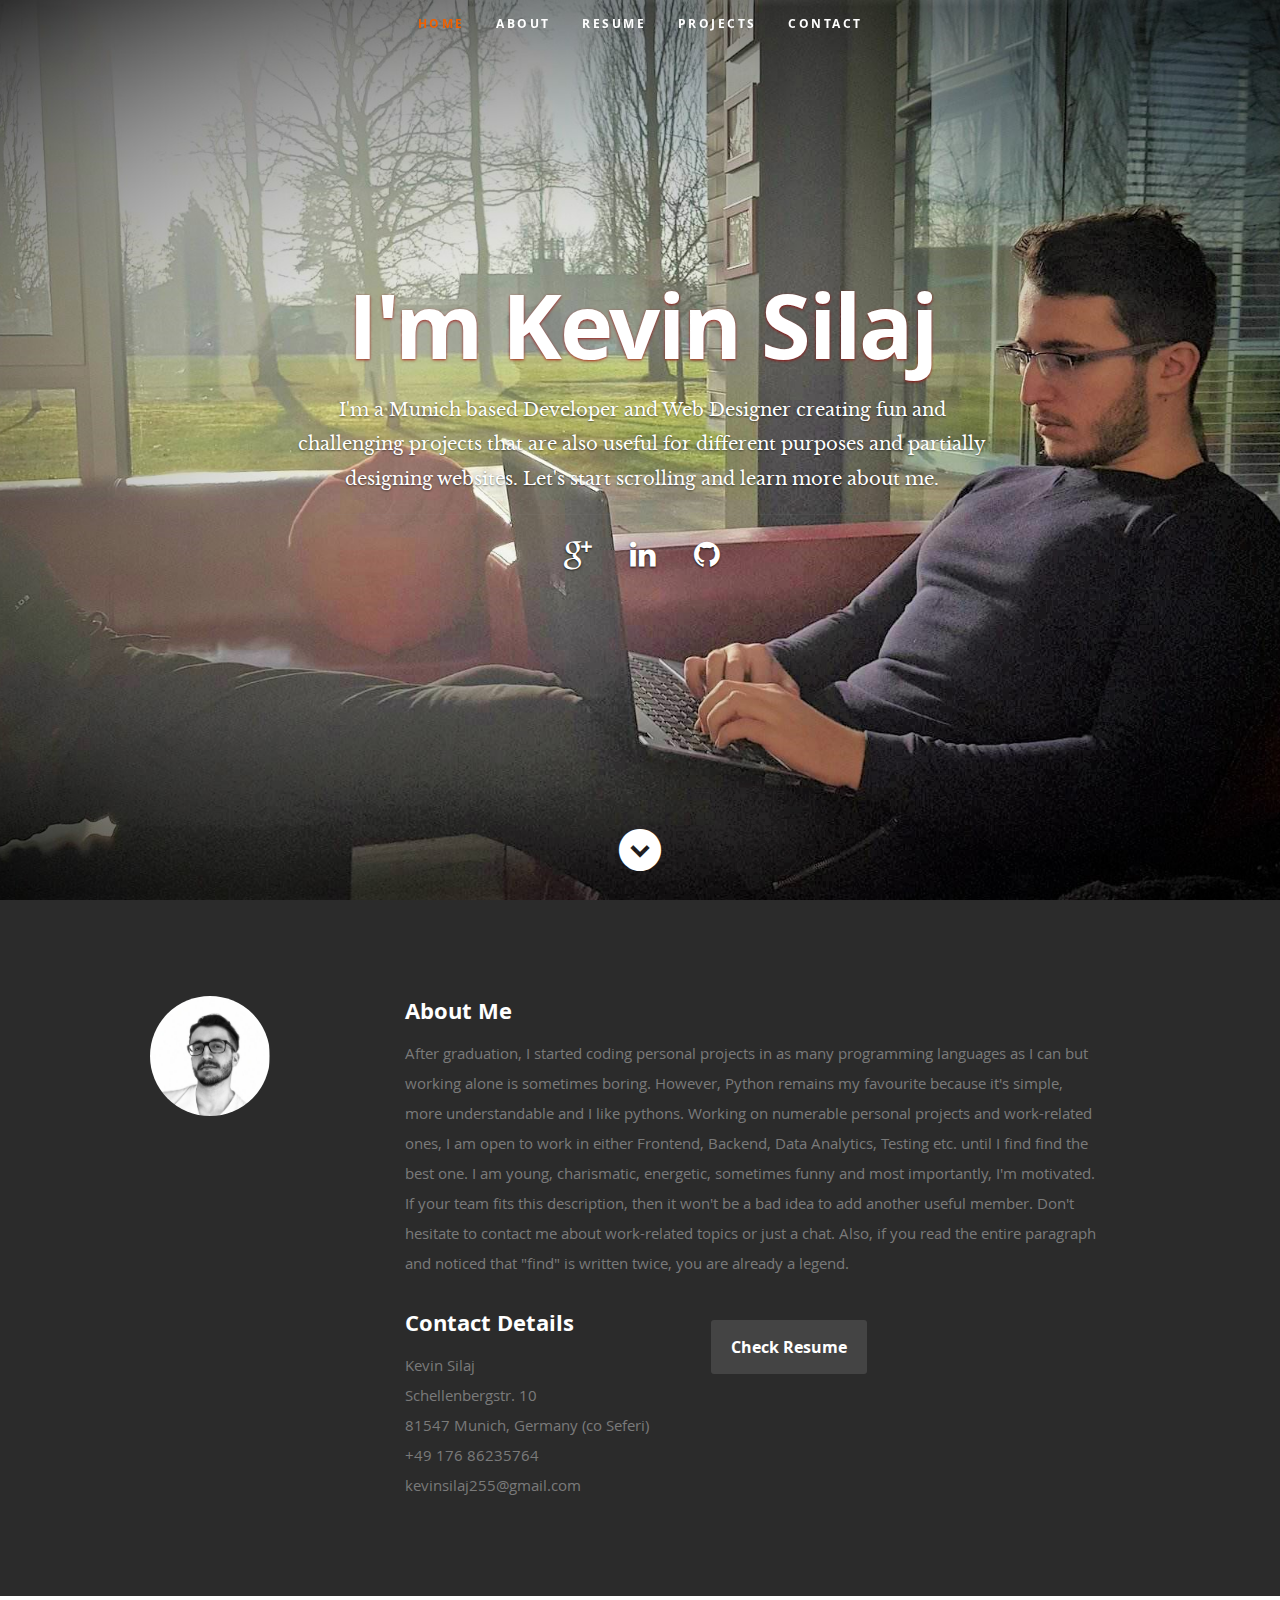
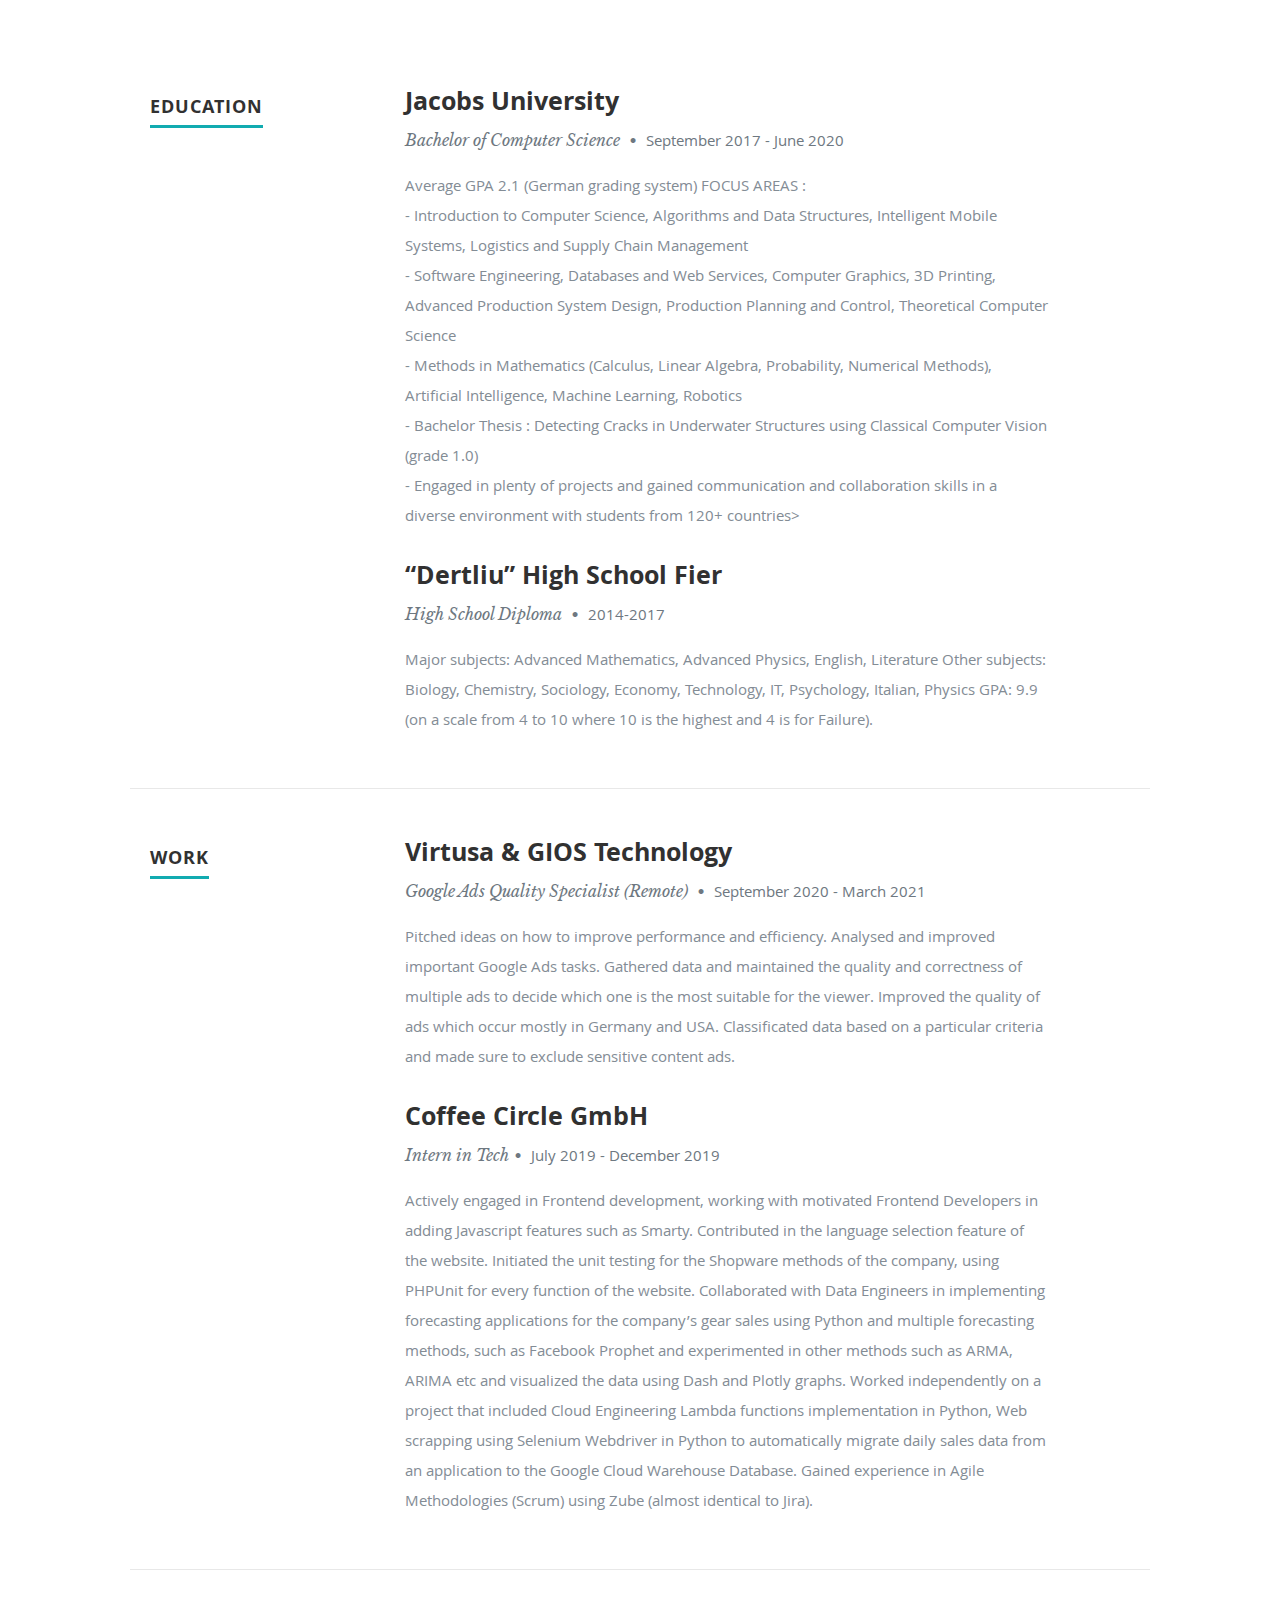
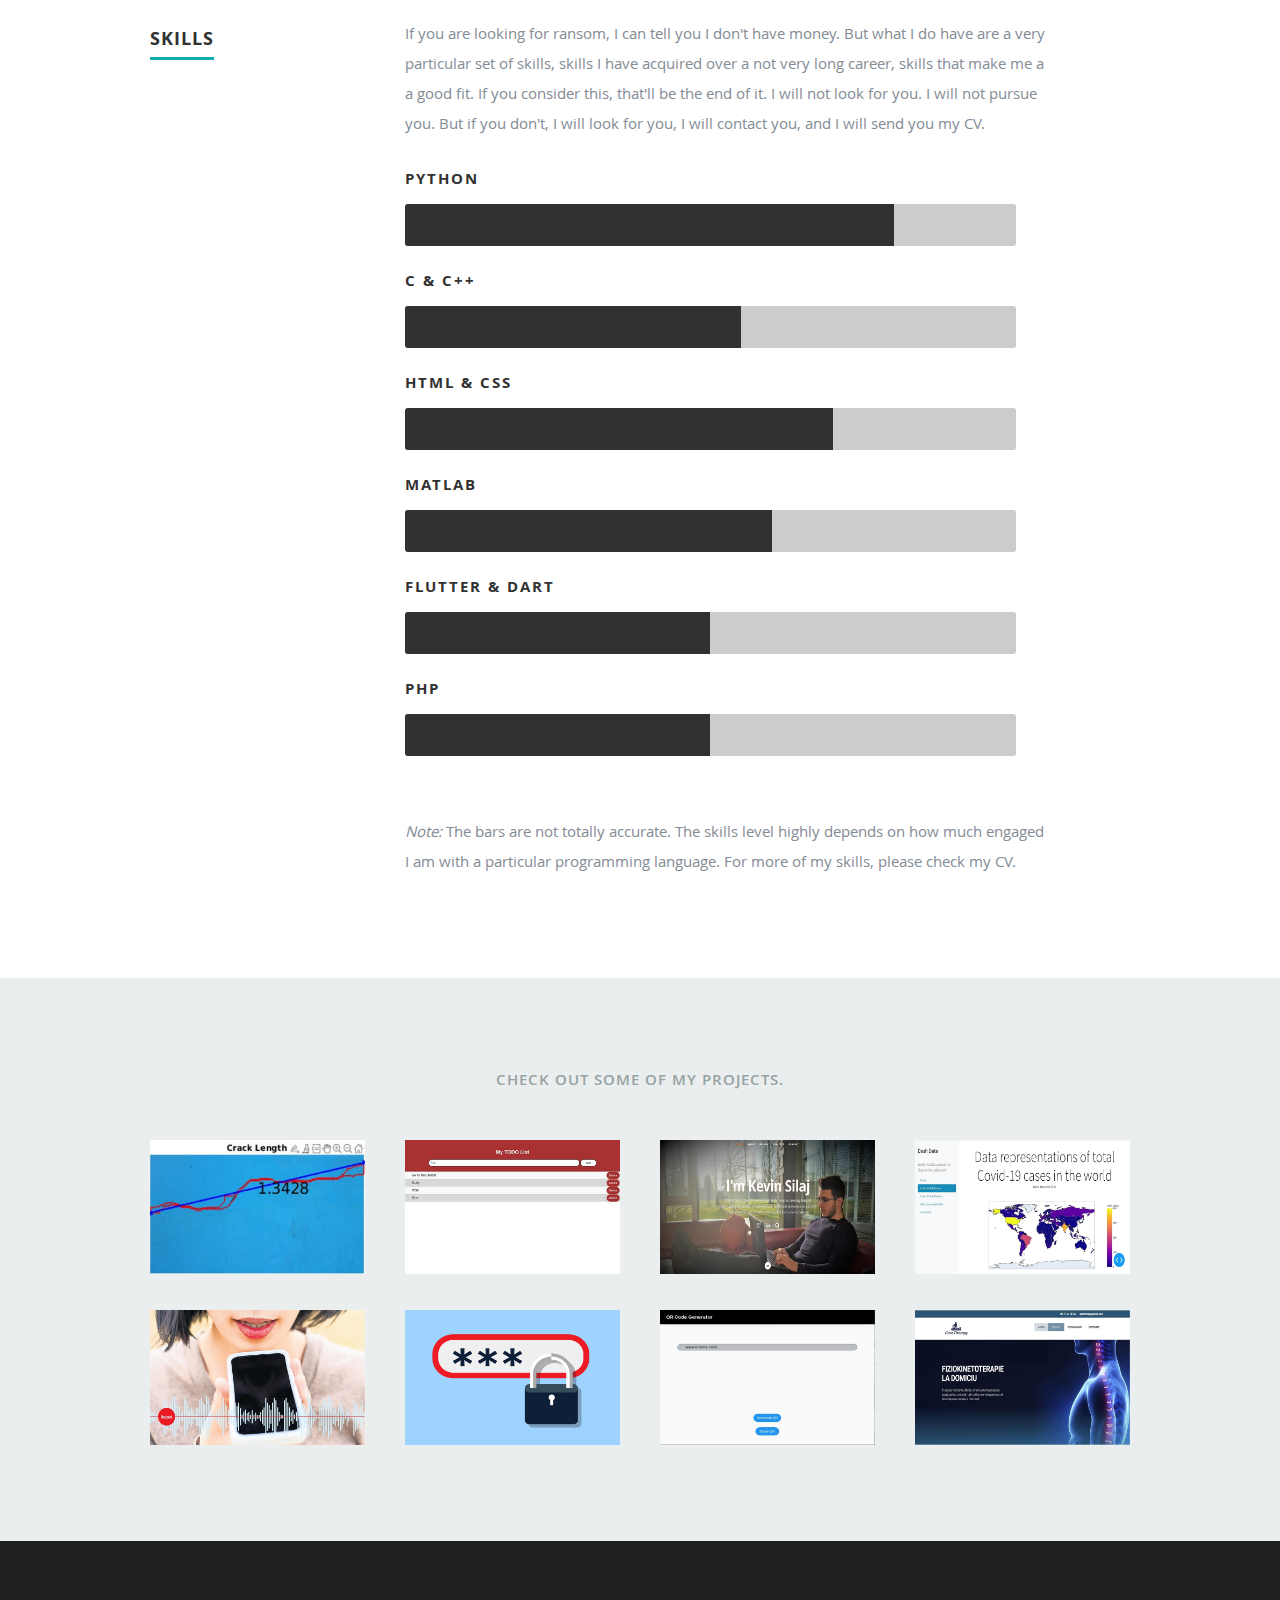
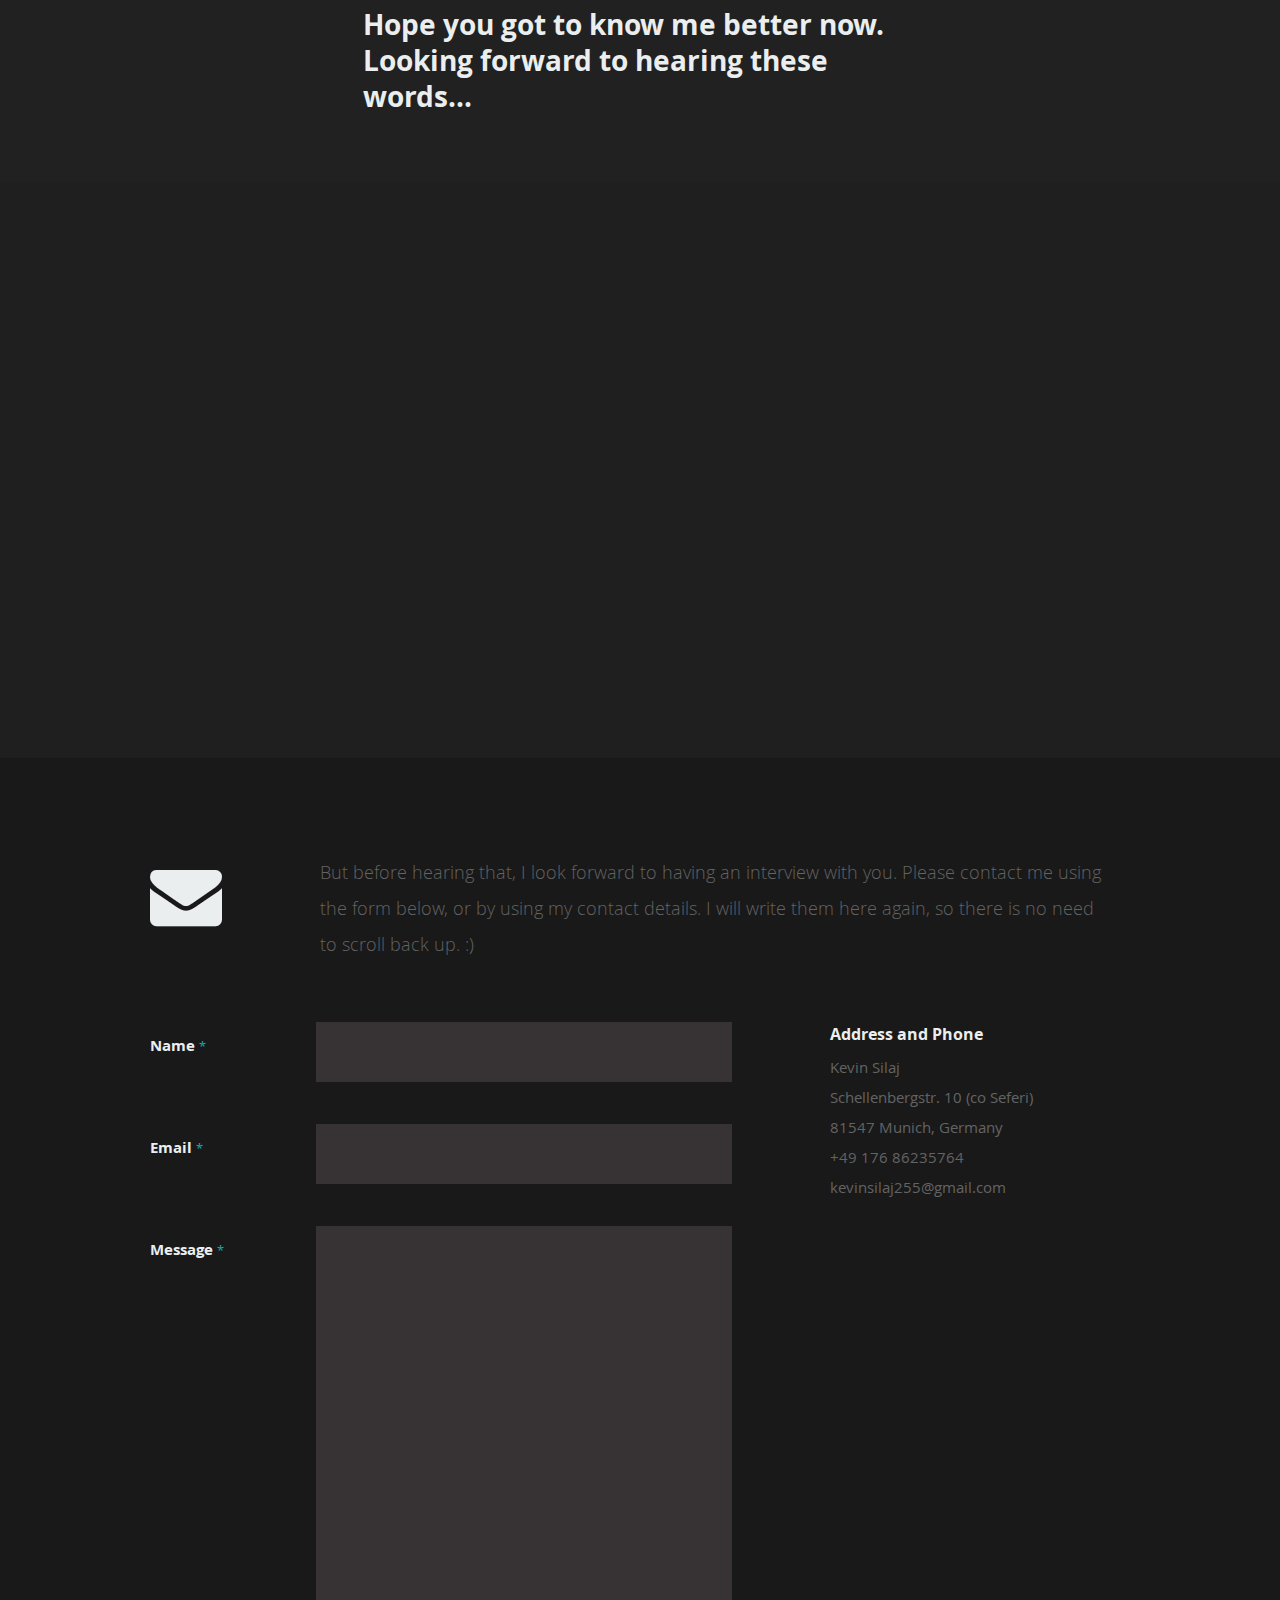
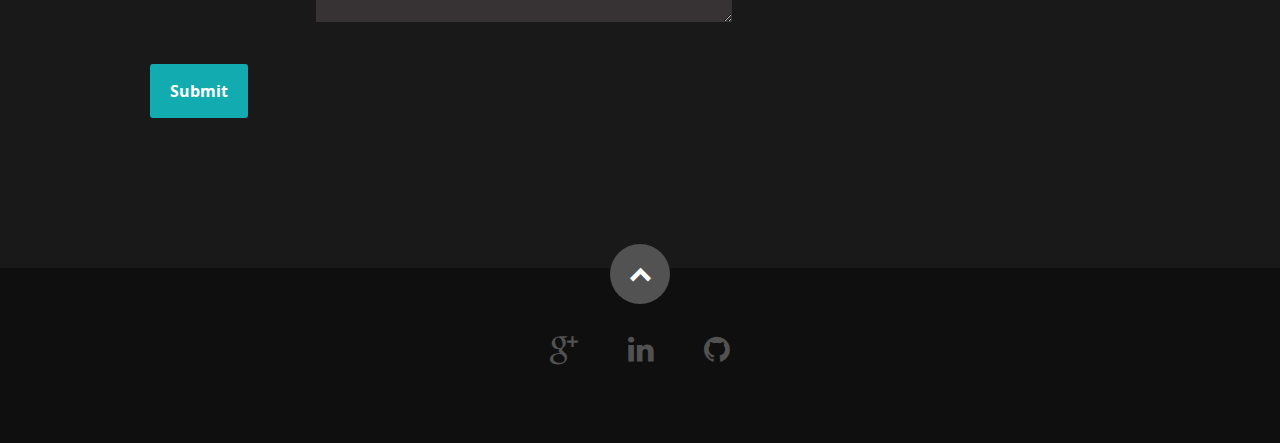
==== commit 7e6c1ddc: "Update index.html" ====
--- a/index.html
+++ b/index.html
@@ -96,8 +96,8 @@
                remains my favourite because it's simple, more understandable and I like pythons. Working on numerable personal projects
                and work-related ones, I am open to work in either Frontend, Backend, Data Analytics, Testing etc. until I find find the best one.
                I am young, charismatic, energetic, sometimes funny and most importantly, I'm motivated. If your team fits this description,
-               then it won't be a bad idea to add another member. Don't hesitate to contact me about work-related topics or just a chat. 
-               Also, if you  read this paragraph and noticed that "find" is written twice, then you are already a legend.
+               then it won't be a bad idea to add another useful member. Don't hesitate to contact me about work-related topics or just a chat. 
+               Also, if you read the entire paragraph and noticed that "find" is written twice, you are already a legend.
             </p>
 
             <div class="row">
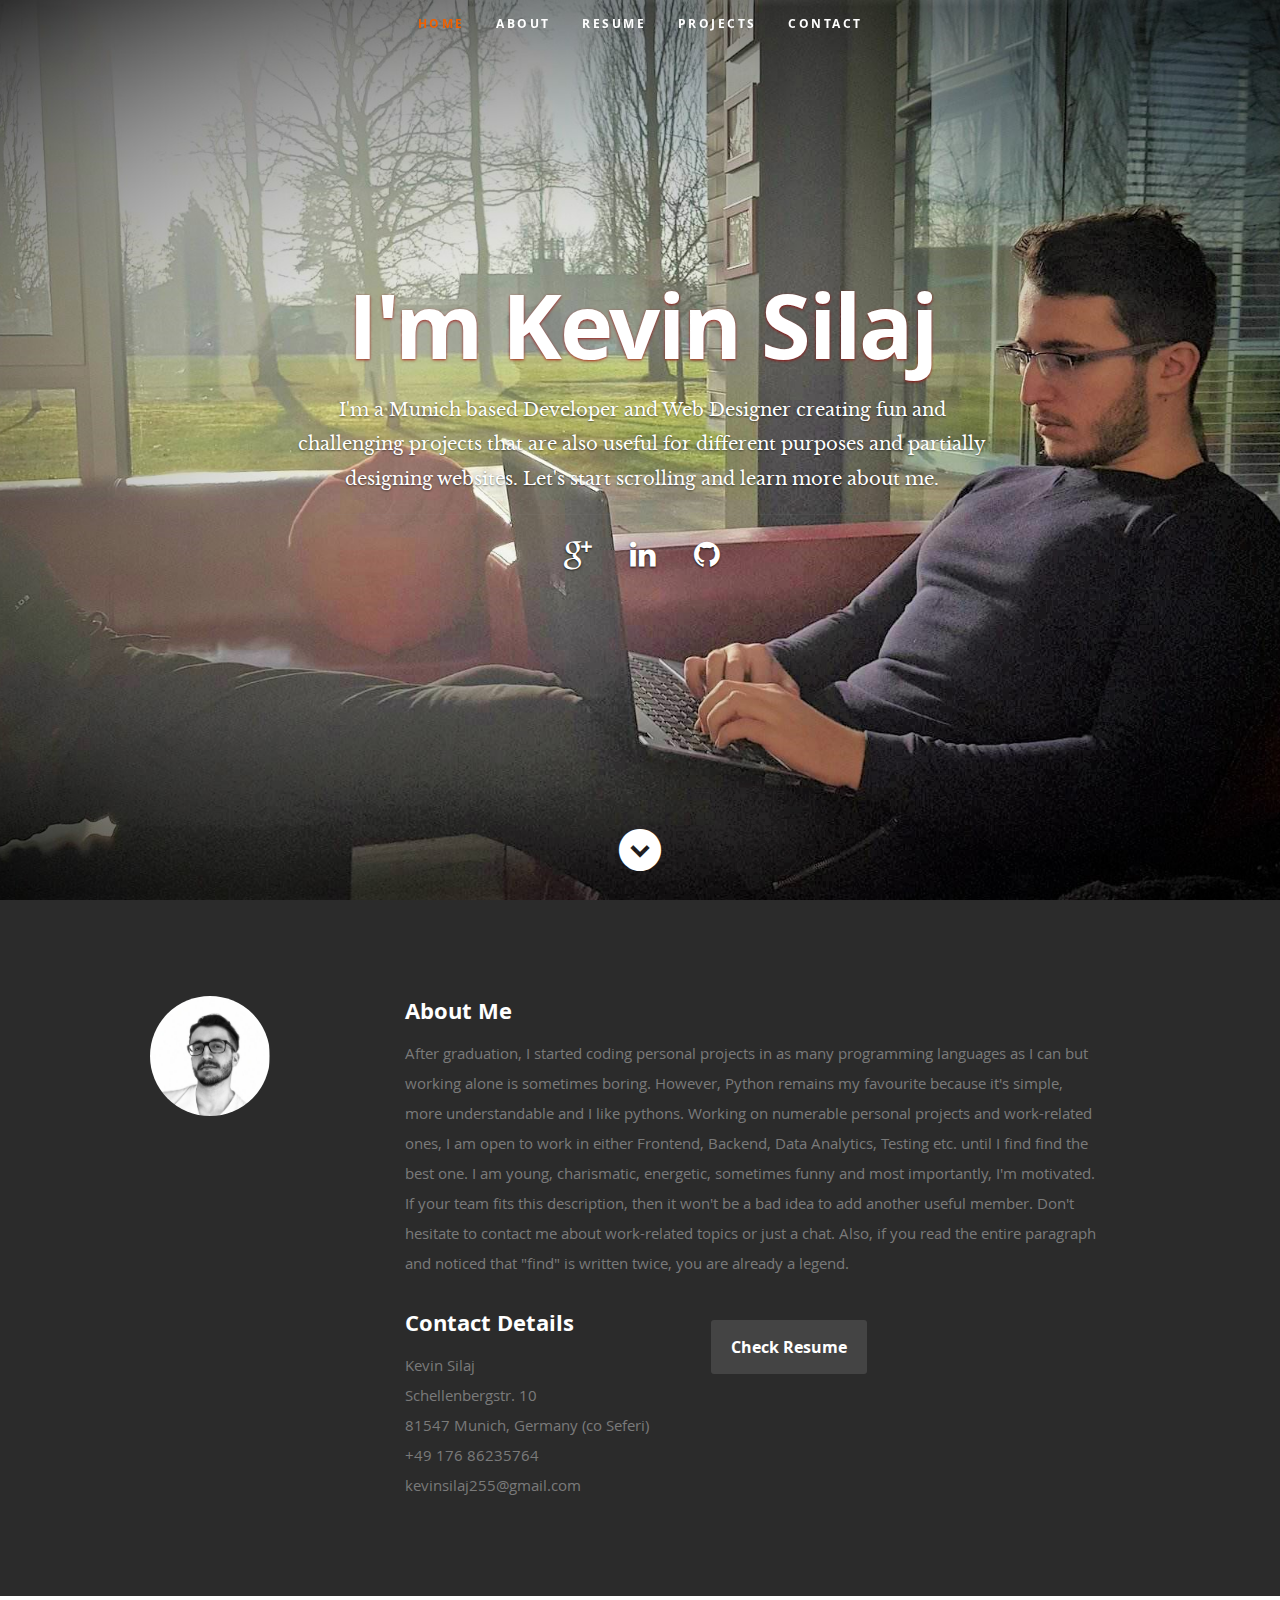
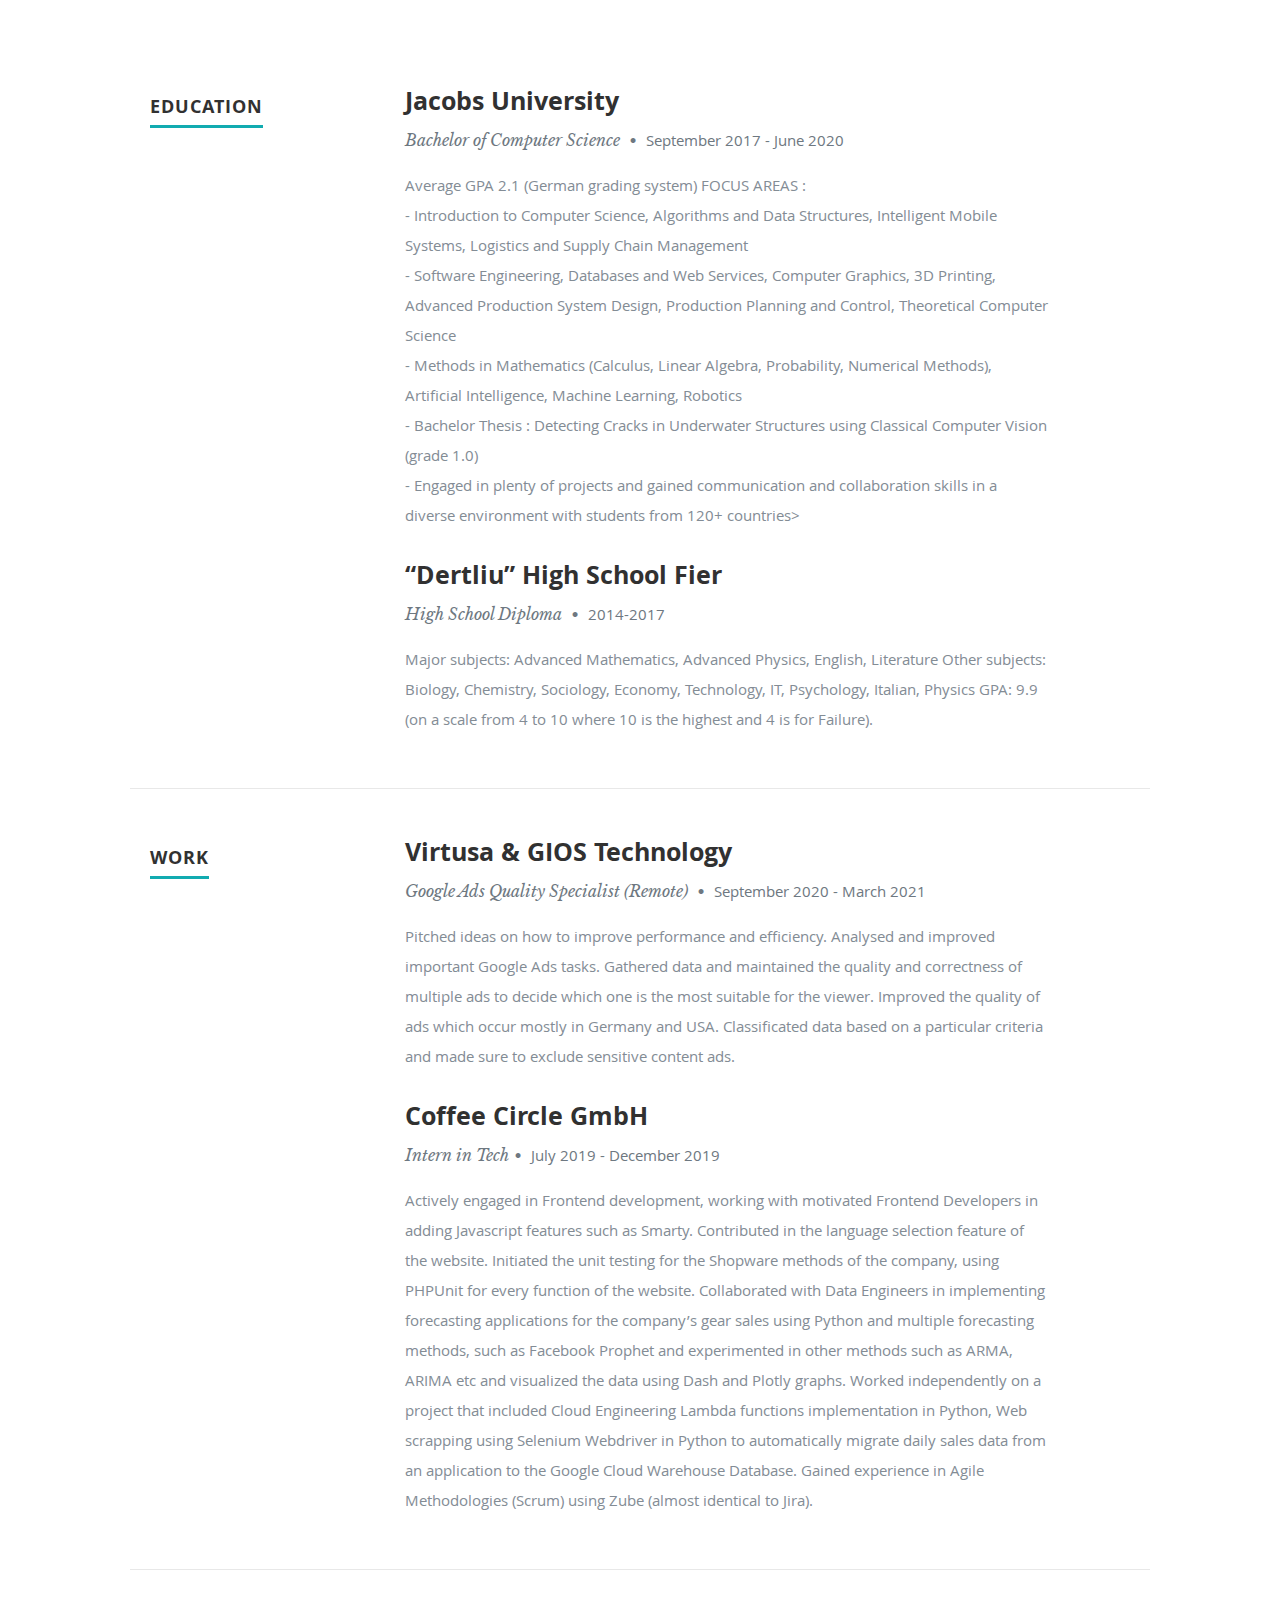
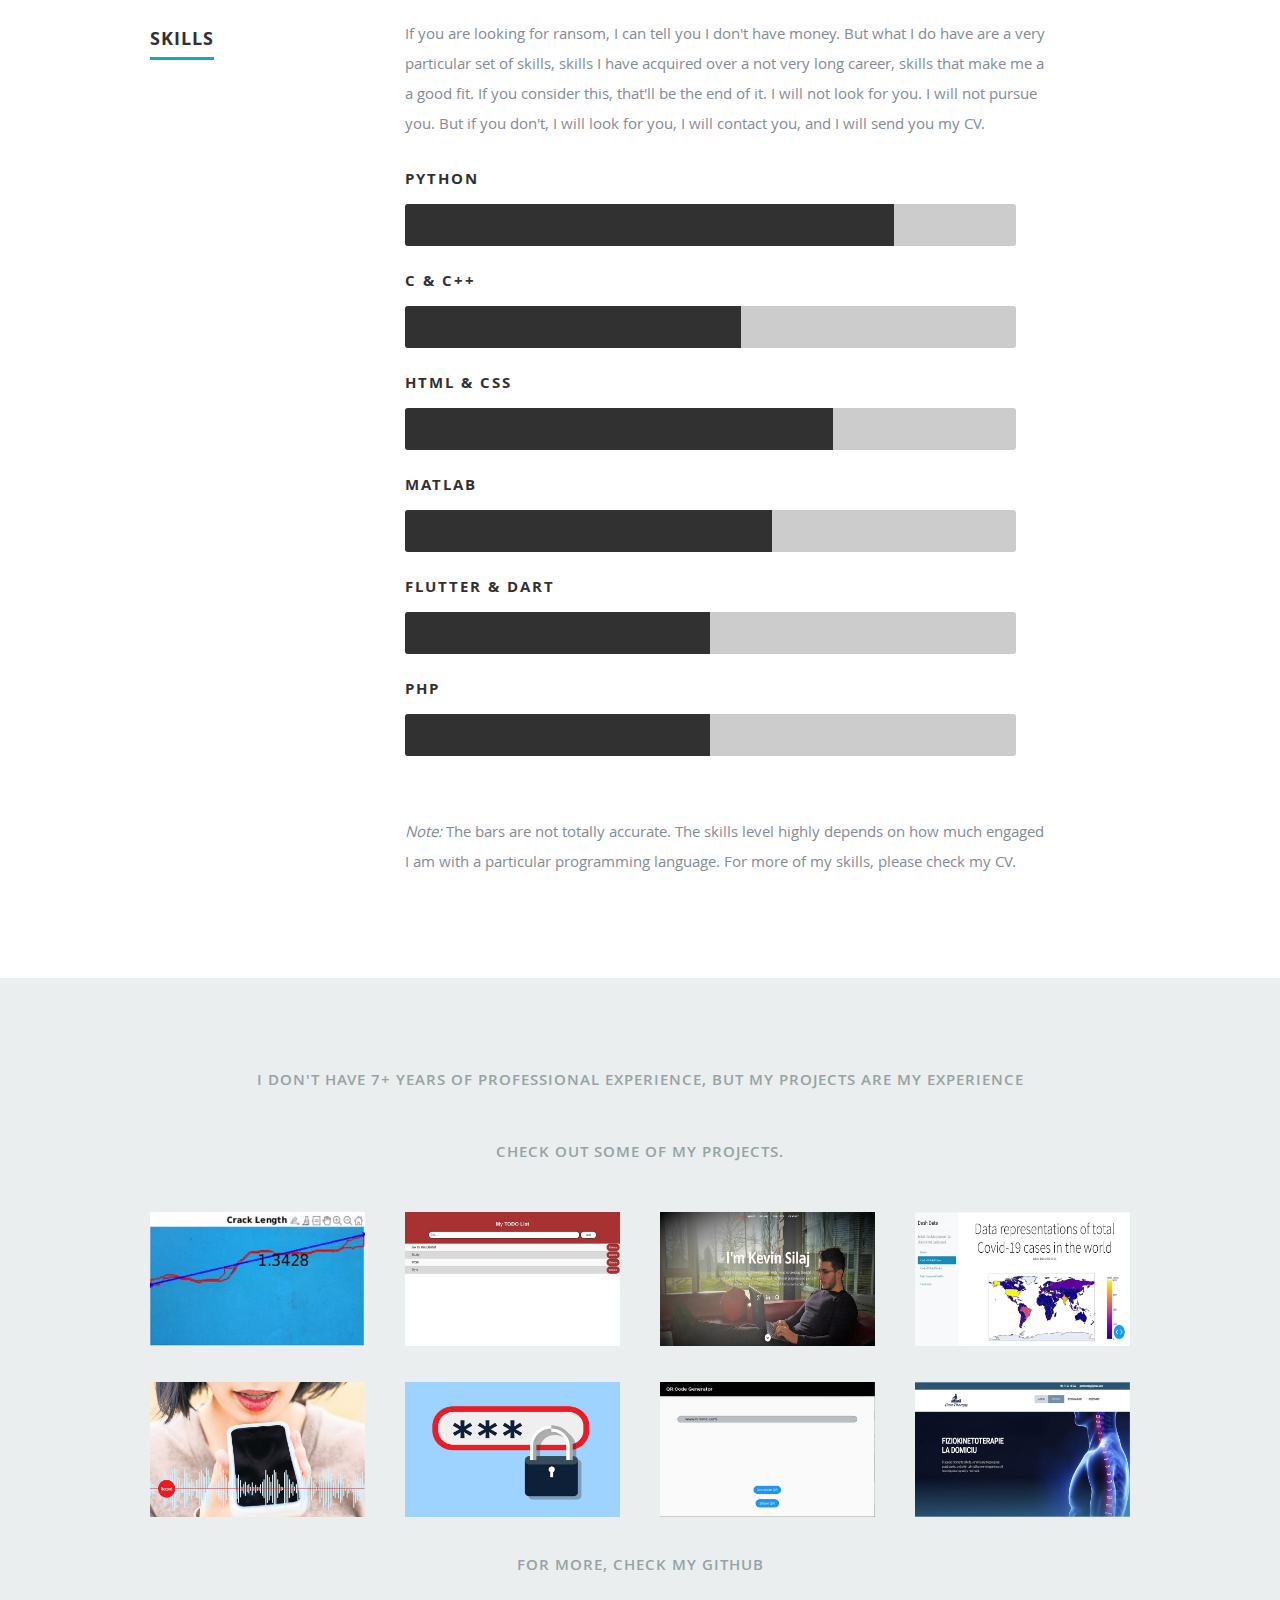
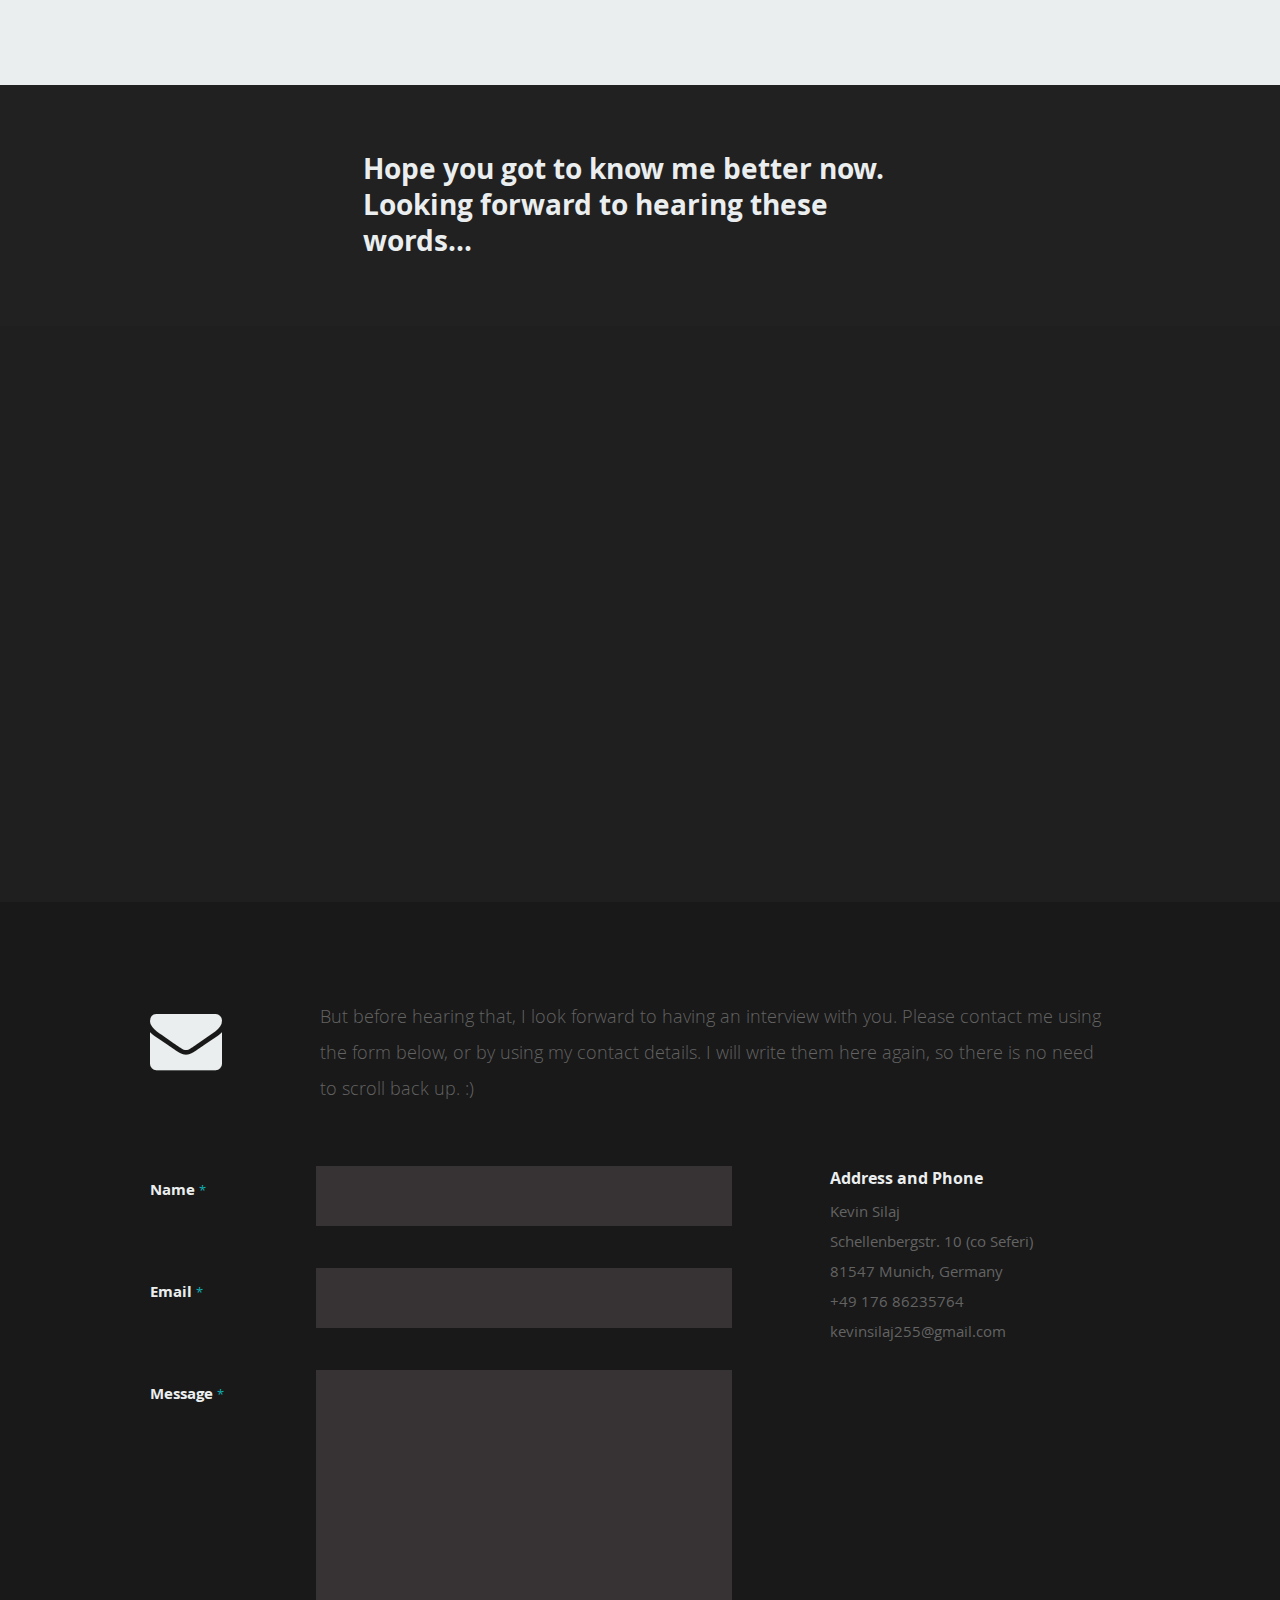
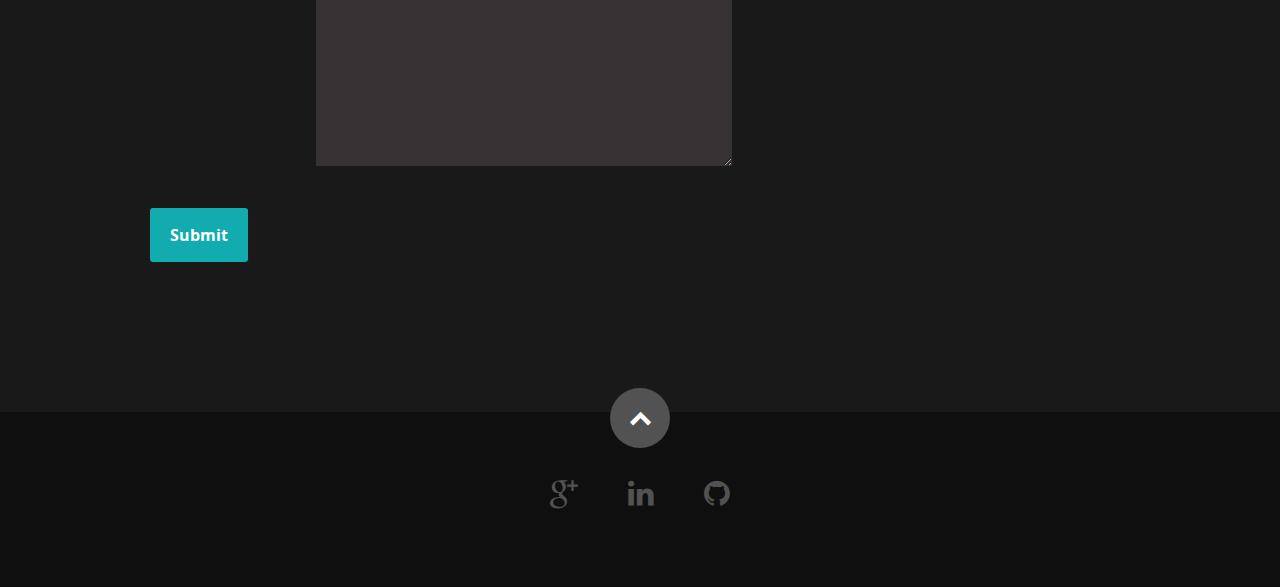
==== commit bce09bda: "Update index.html" ====
--- a/index.html
+++ b/index.html
@@ -291,7 +291,7 @@
       <div class="row">
 
          <div class="twelve columns collapsed">
-
+            <h1>I don't have 7+ years of professional experience, but my projects are my experience</h1>
             <h1>Check Out Some of My Projects.</h1>
 
             <!-- portfolio-wrapper -->
@@ -426,6 +426,9 @@
                   </div>
           		</div>  <!-- item end -->
 
+                <h1>For more, check my Github</h1>
+
+
             </div> <!-- portfolio-wrapper end -->
 
          </div> <!-- twelve columns end -->
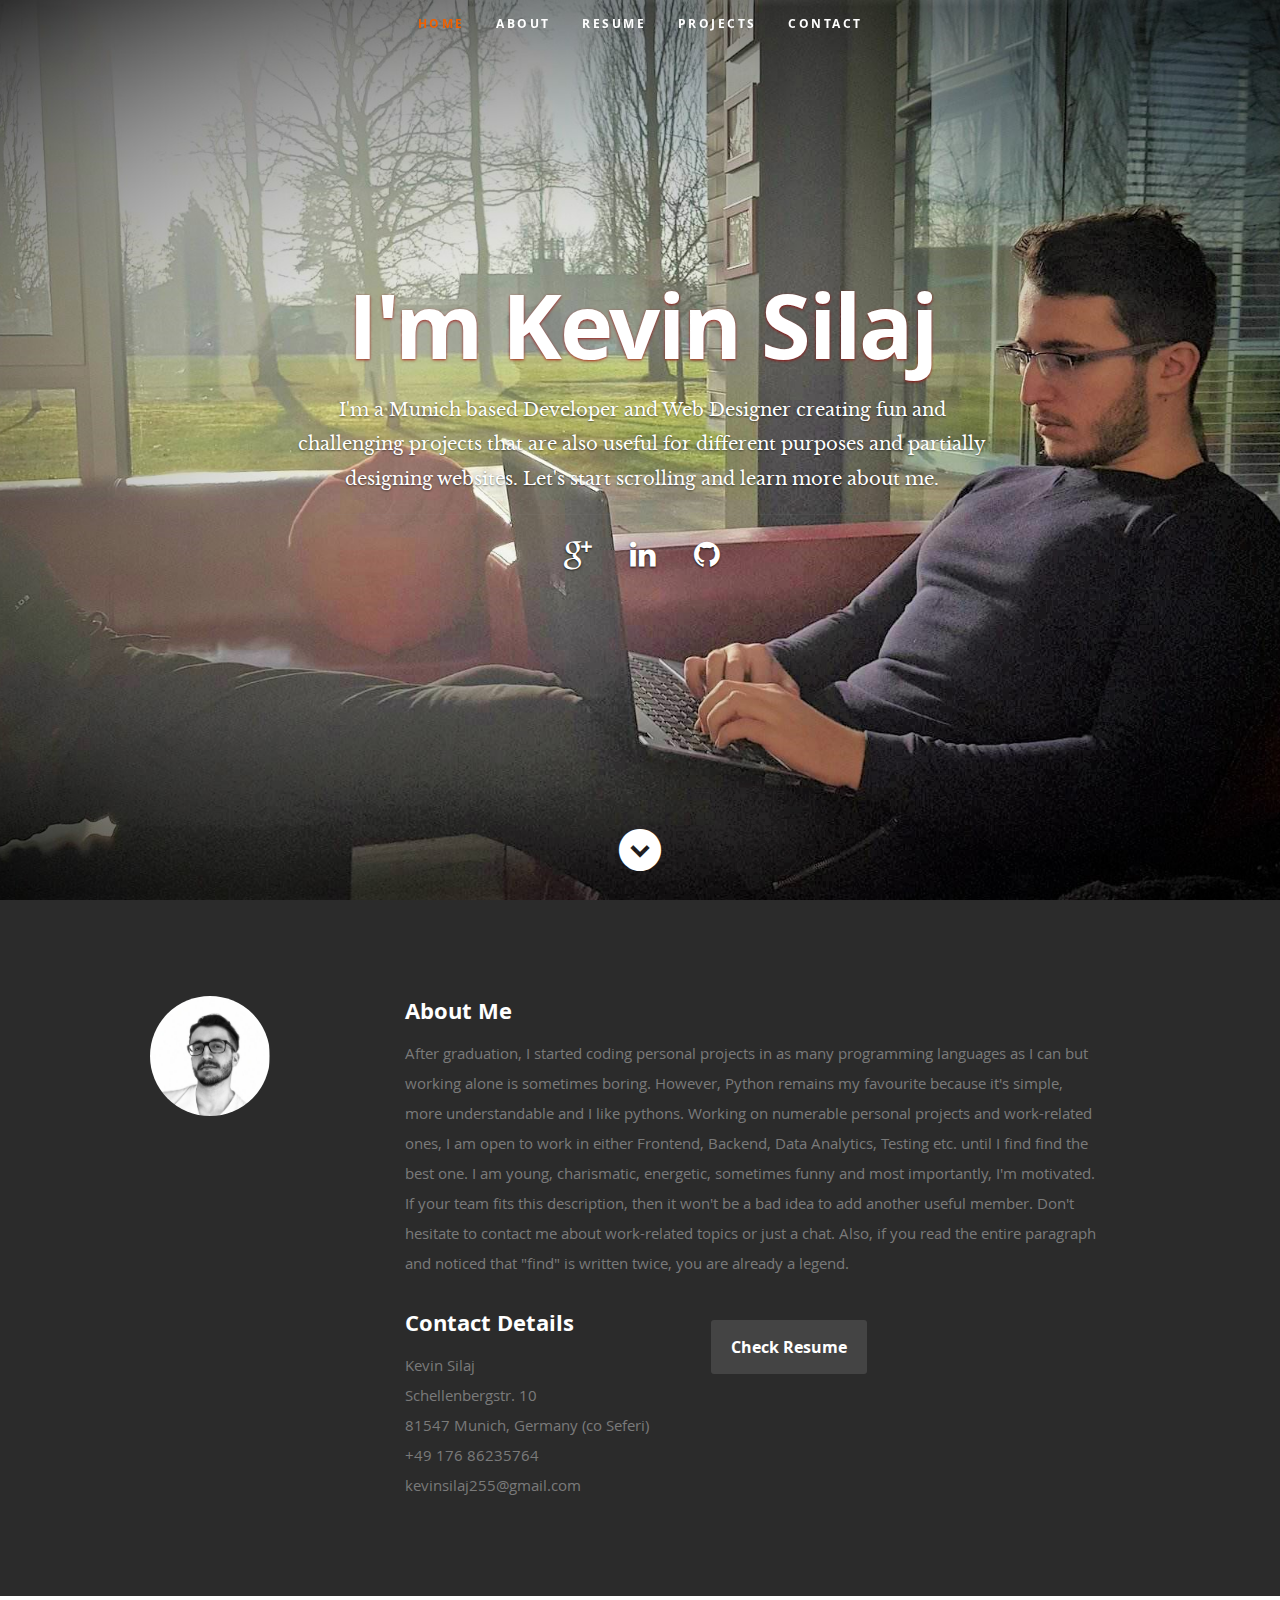
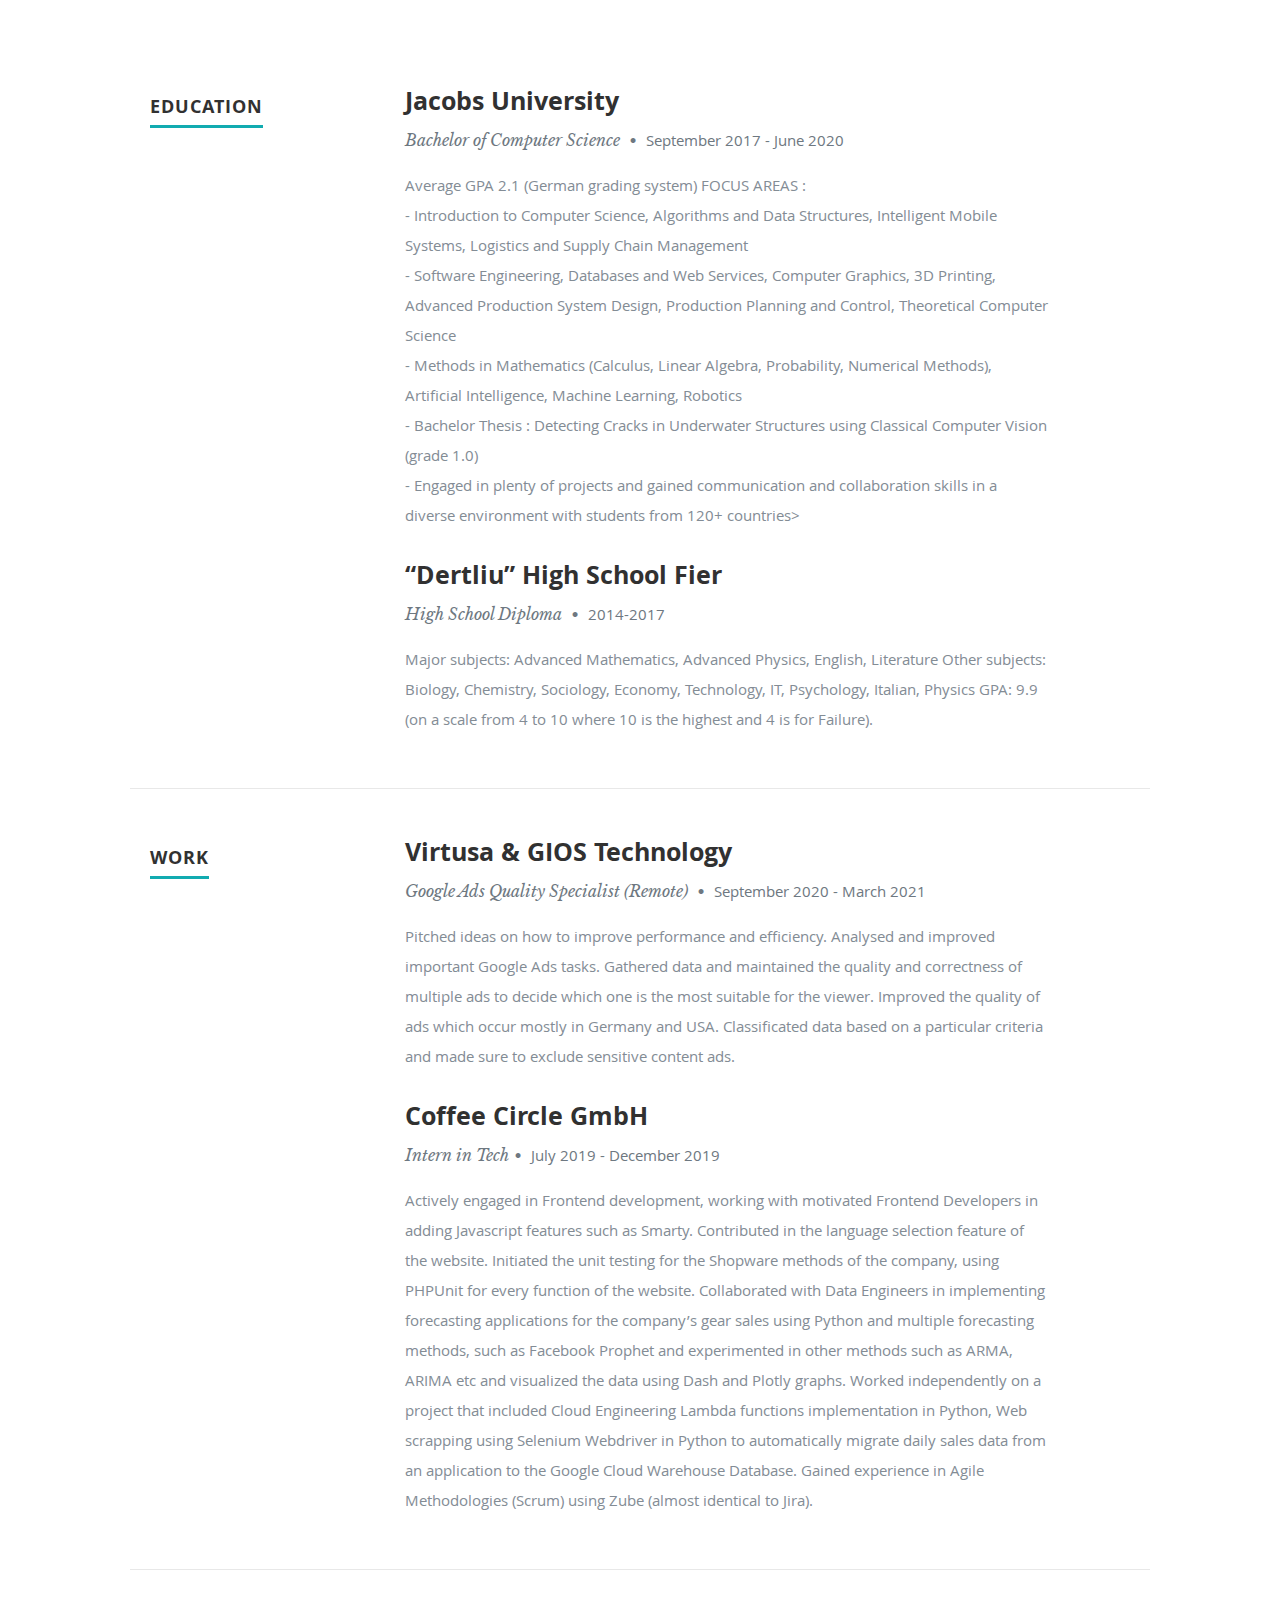
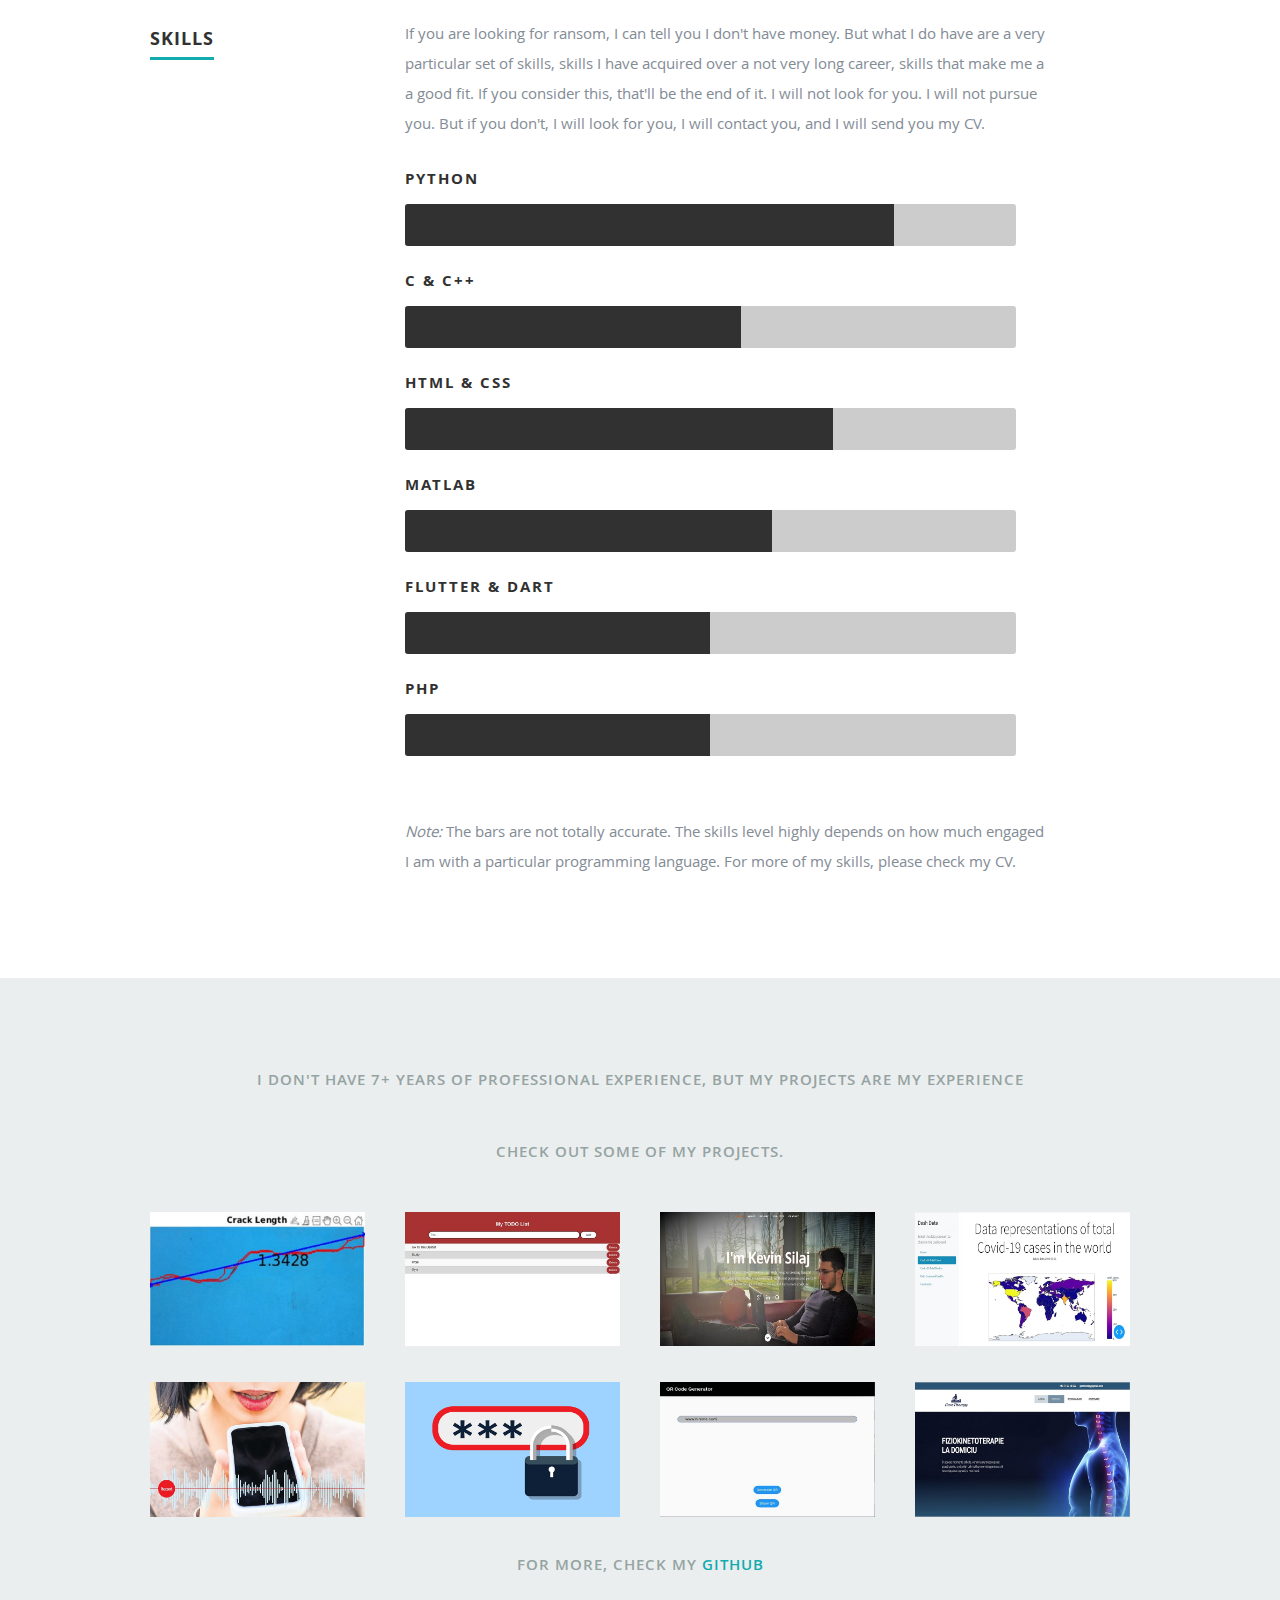
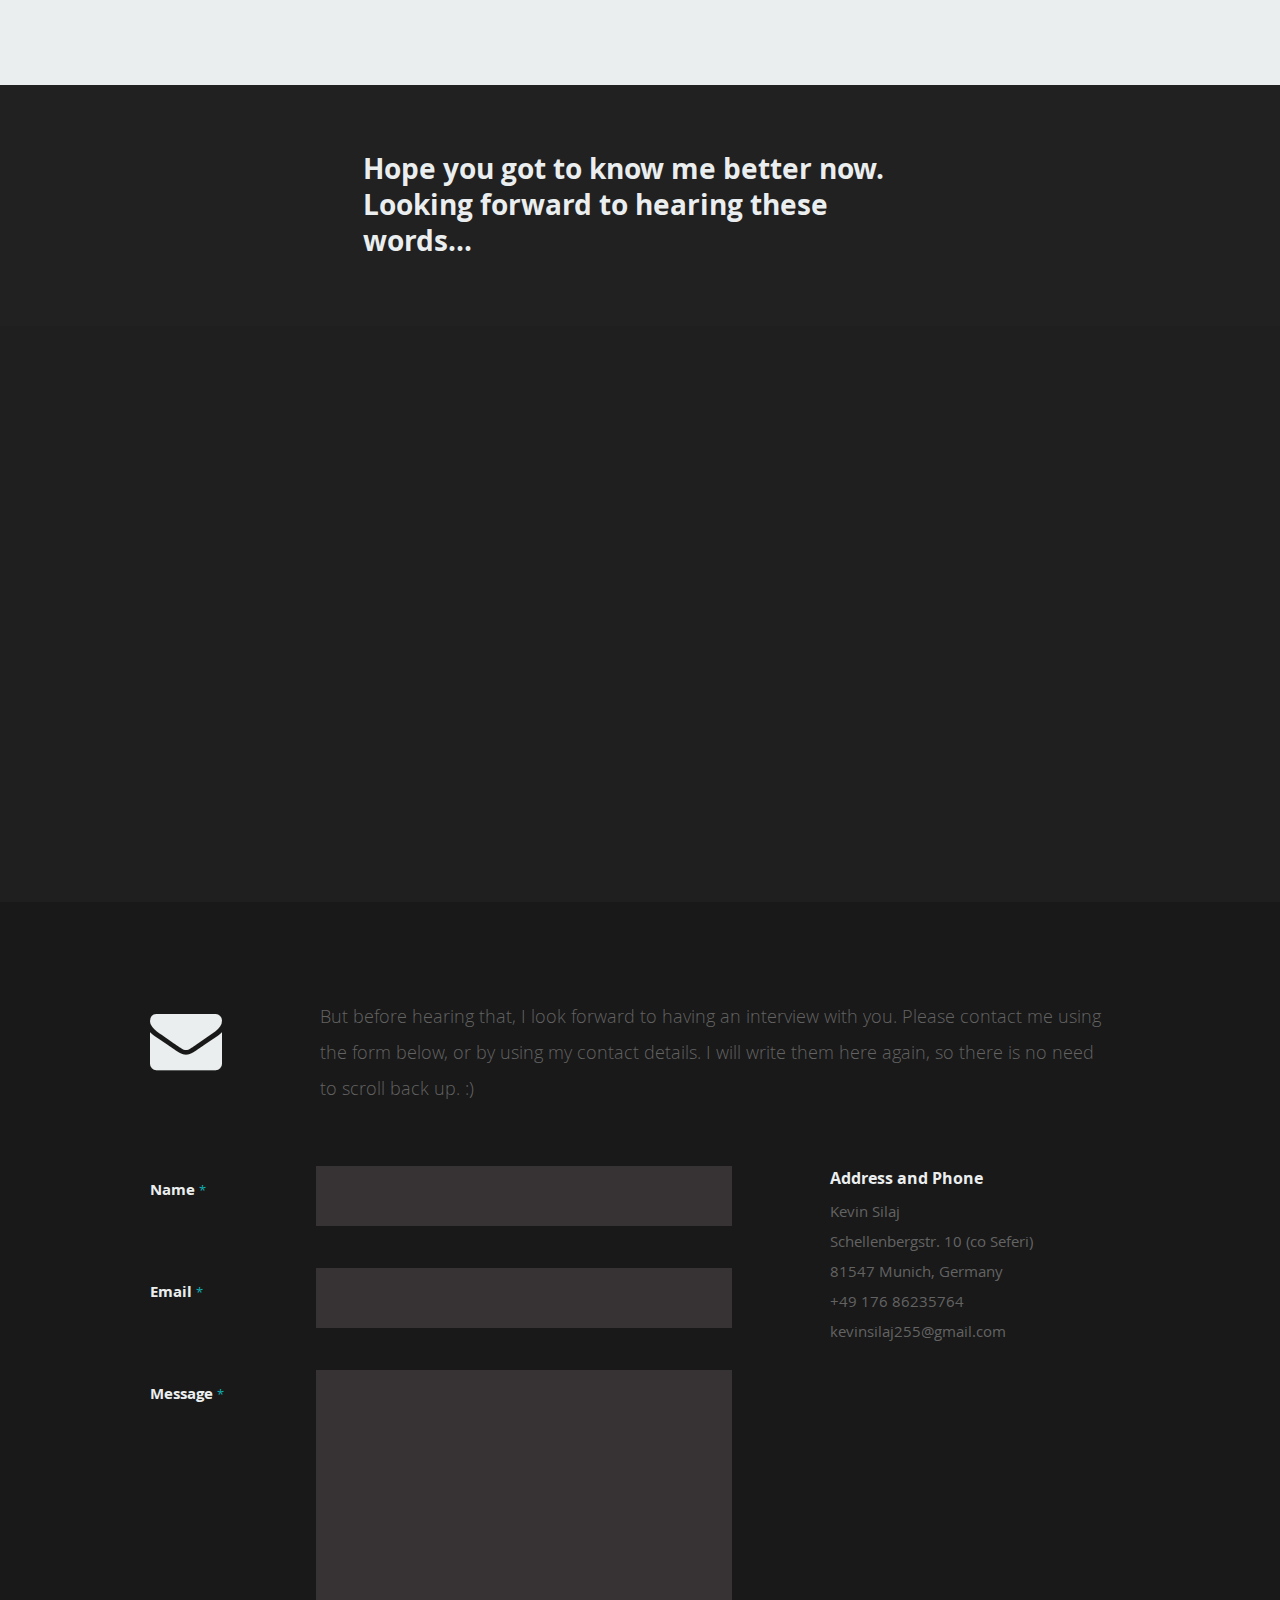
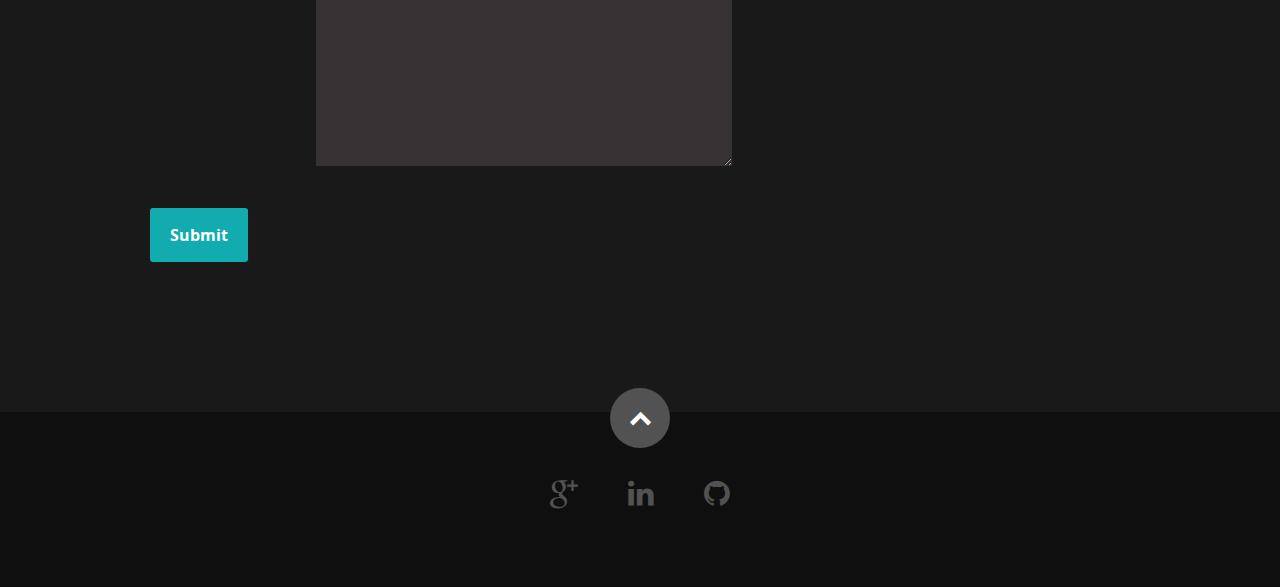
==== commit 3b06f99d: "Update index.html" ====
--- a/index.html
+++ b/index.html
@@ -426,7 +426,7 @@
                   </div>
           		</div>  <!-- item end -->
 
-                <h1>For more, check my Github</h1>
+                <h1>For more, check my <a href="https://github.com/csfailure">Github</a></h1>
 
 
             </div> <!-- portfolio-wrapper end -->
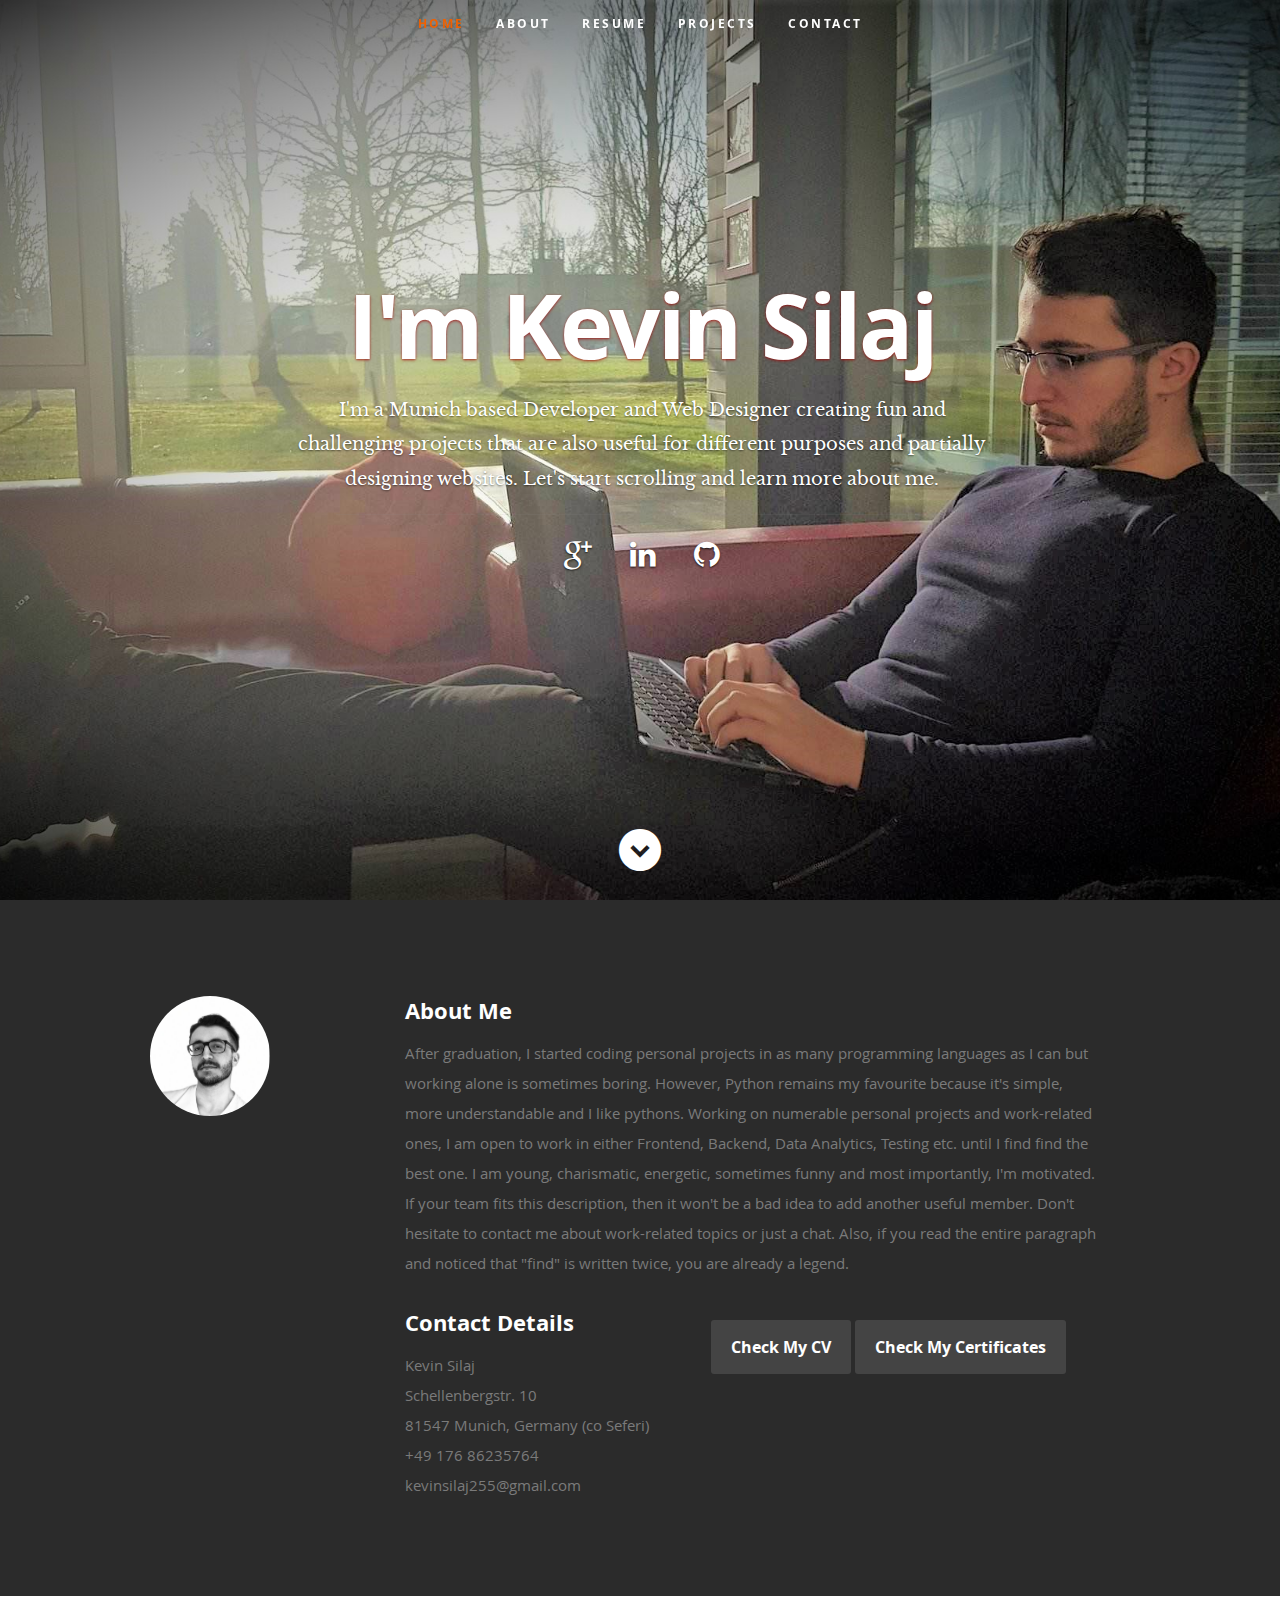
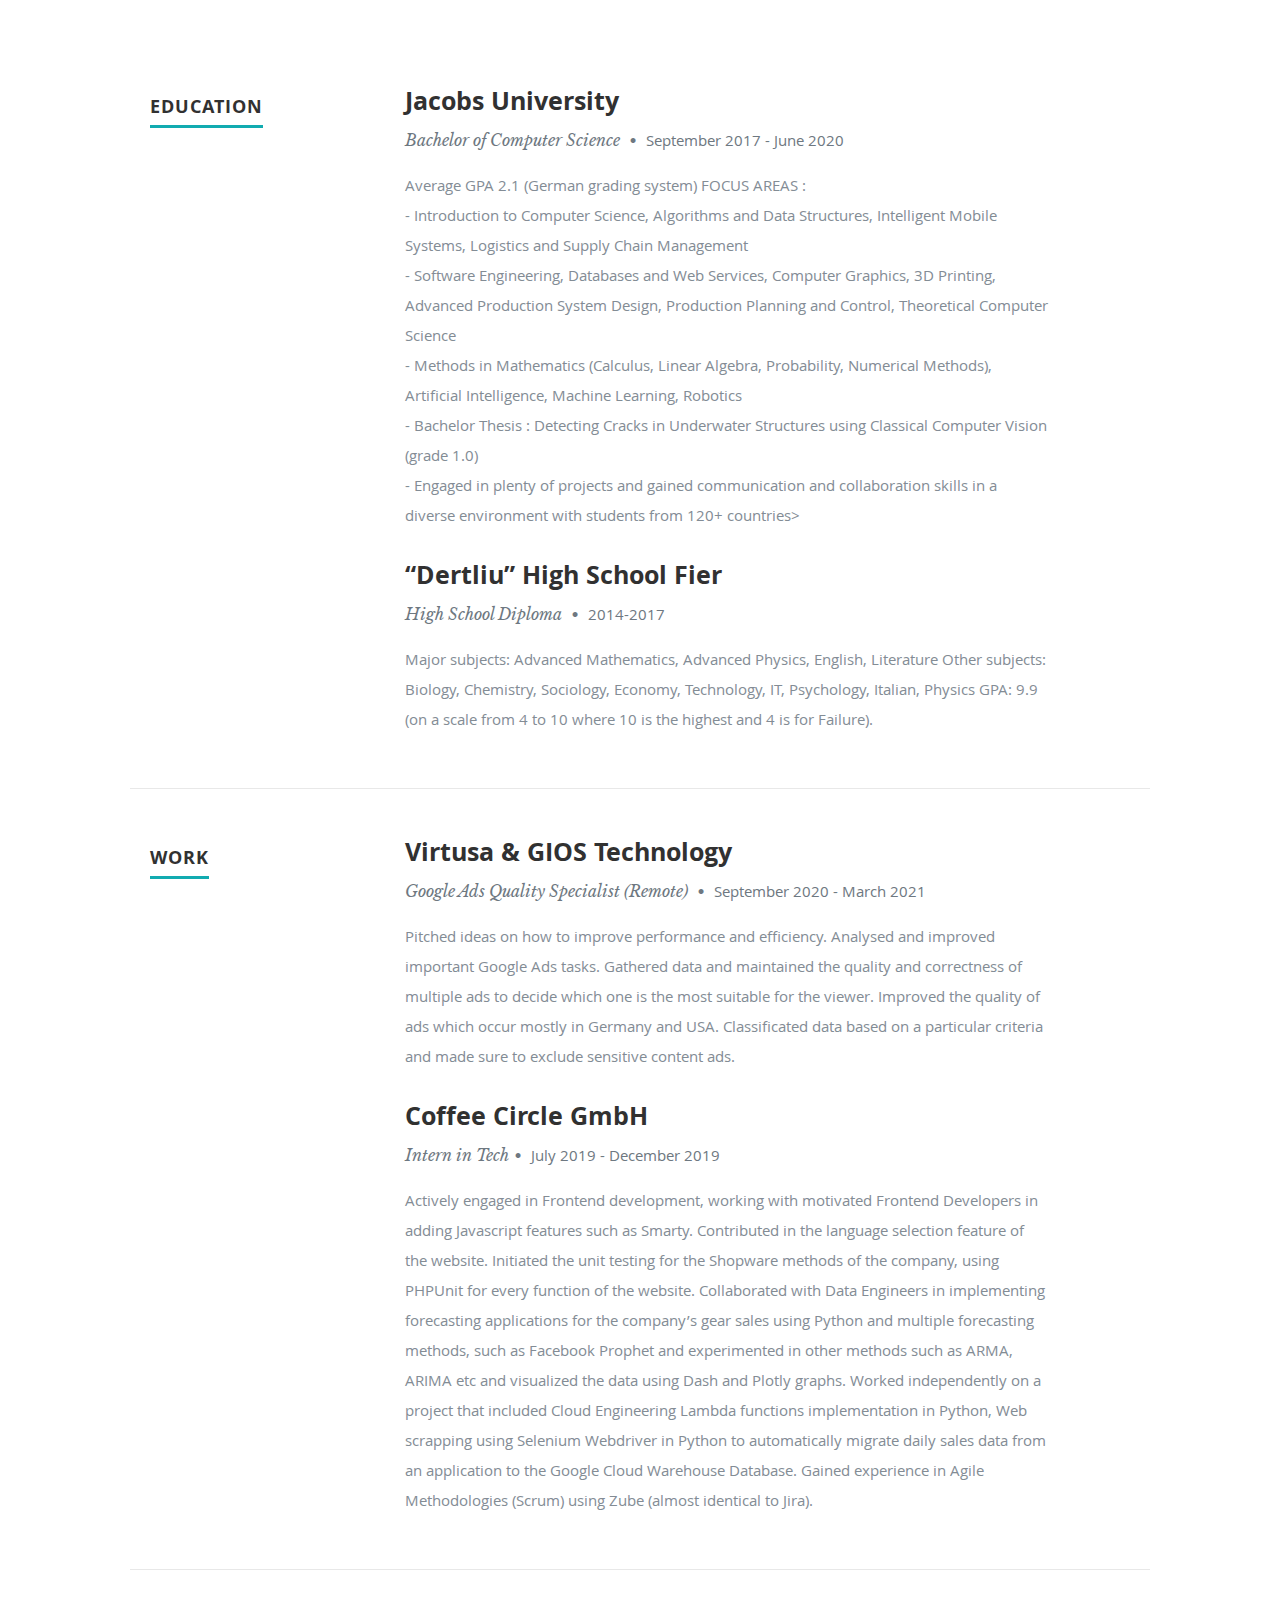
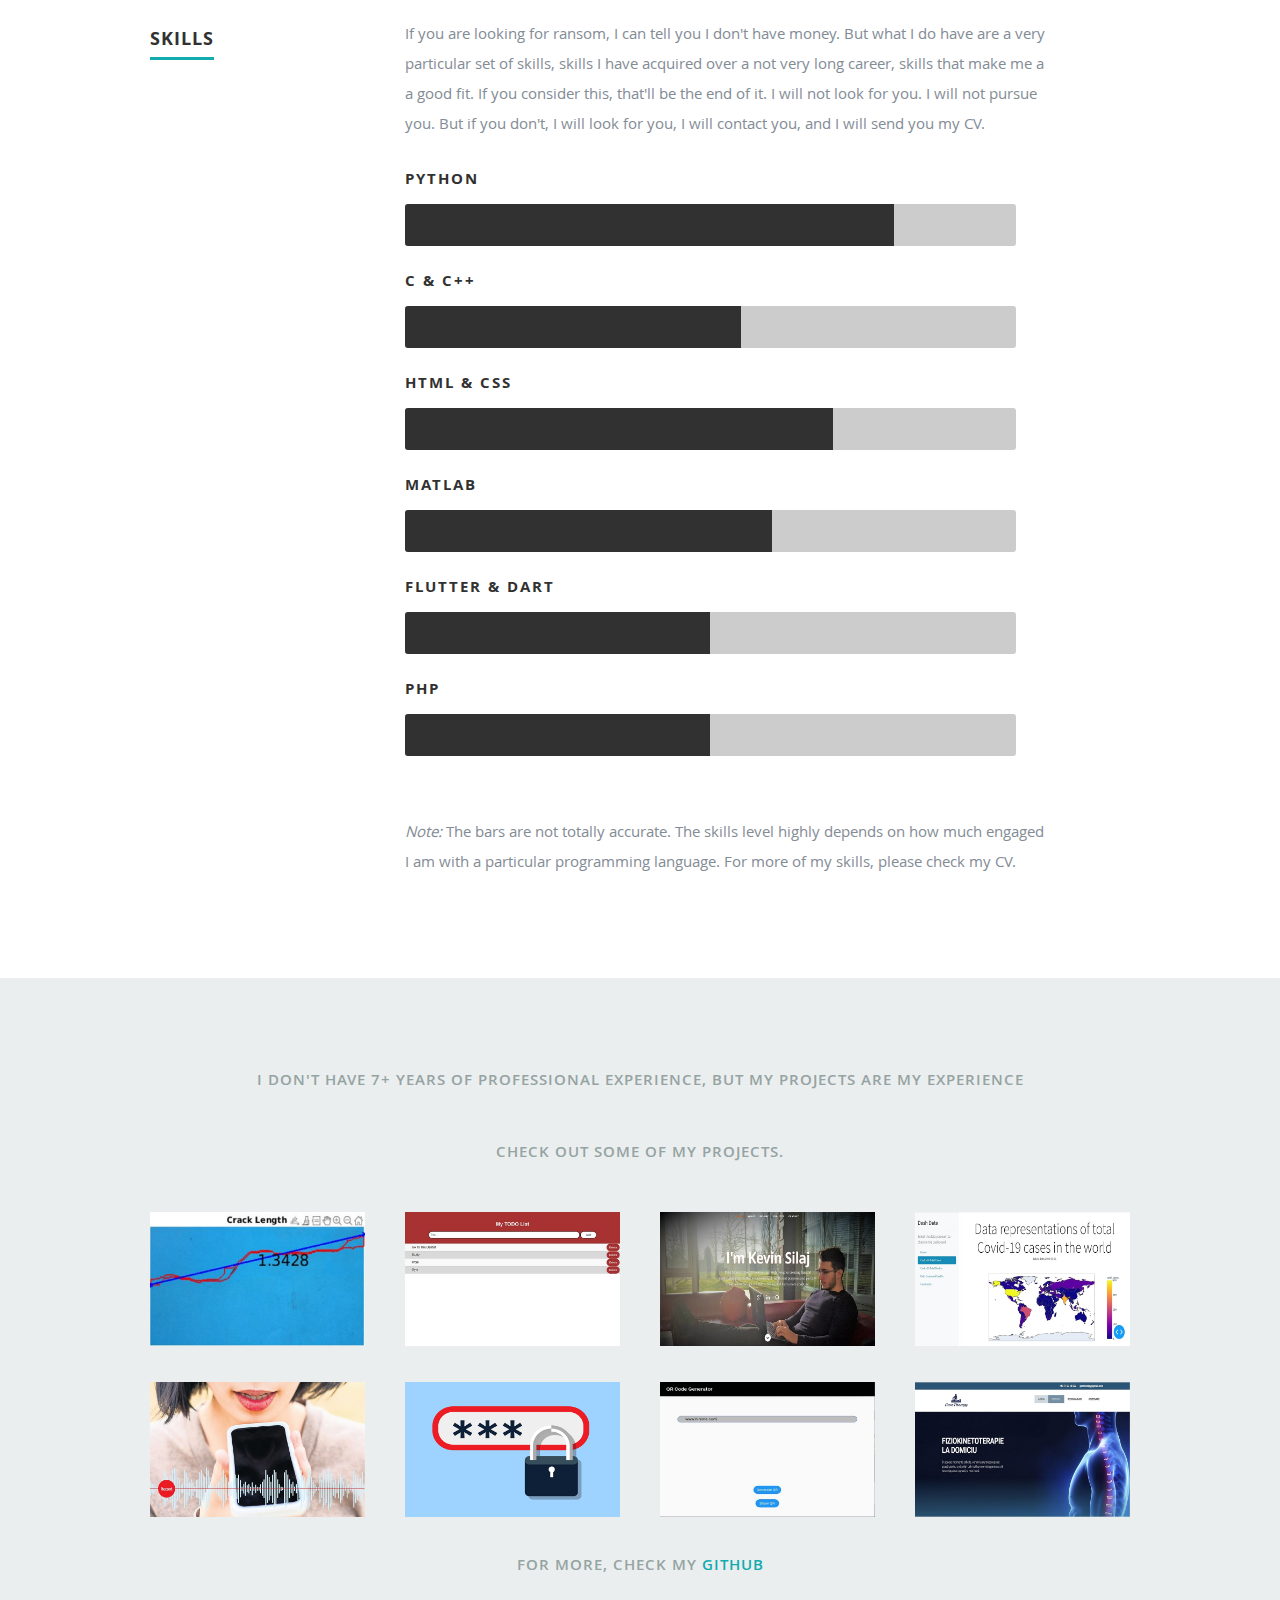
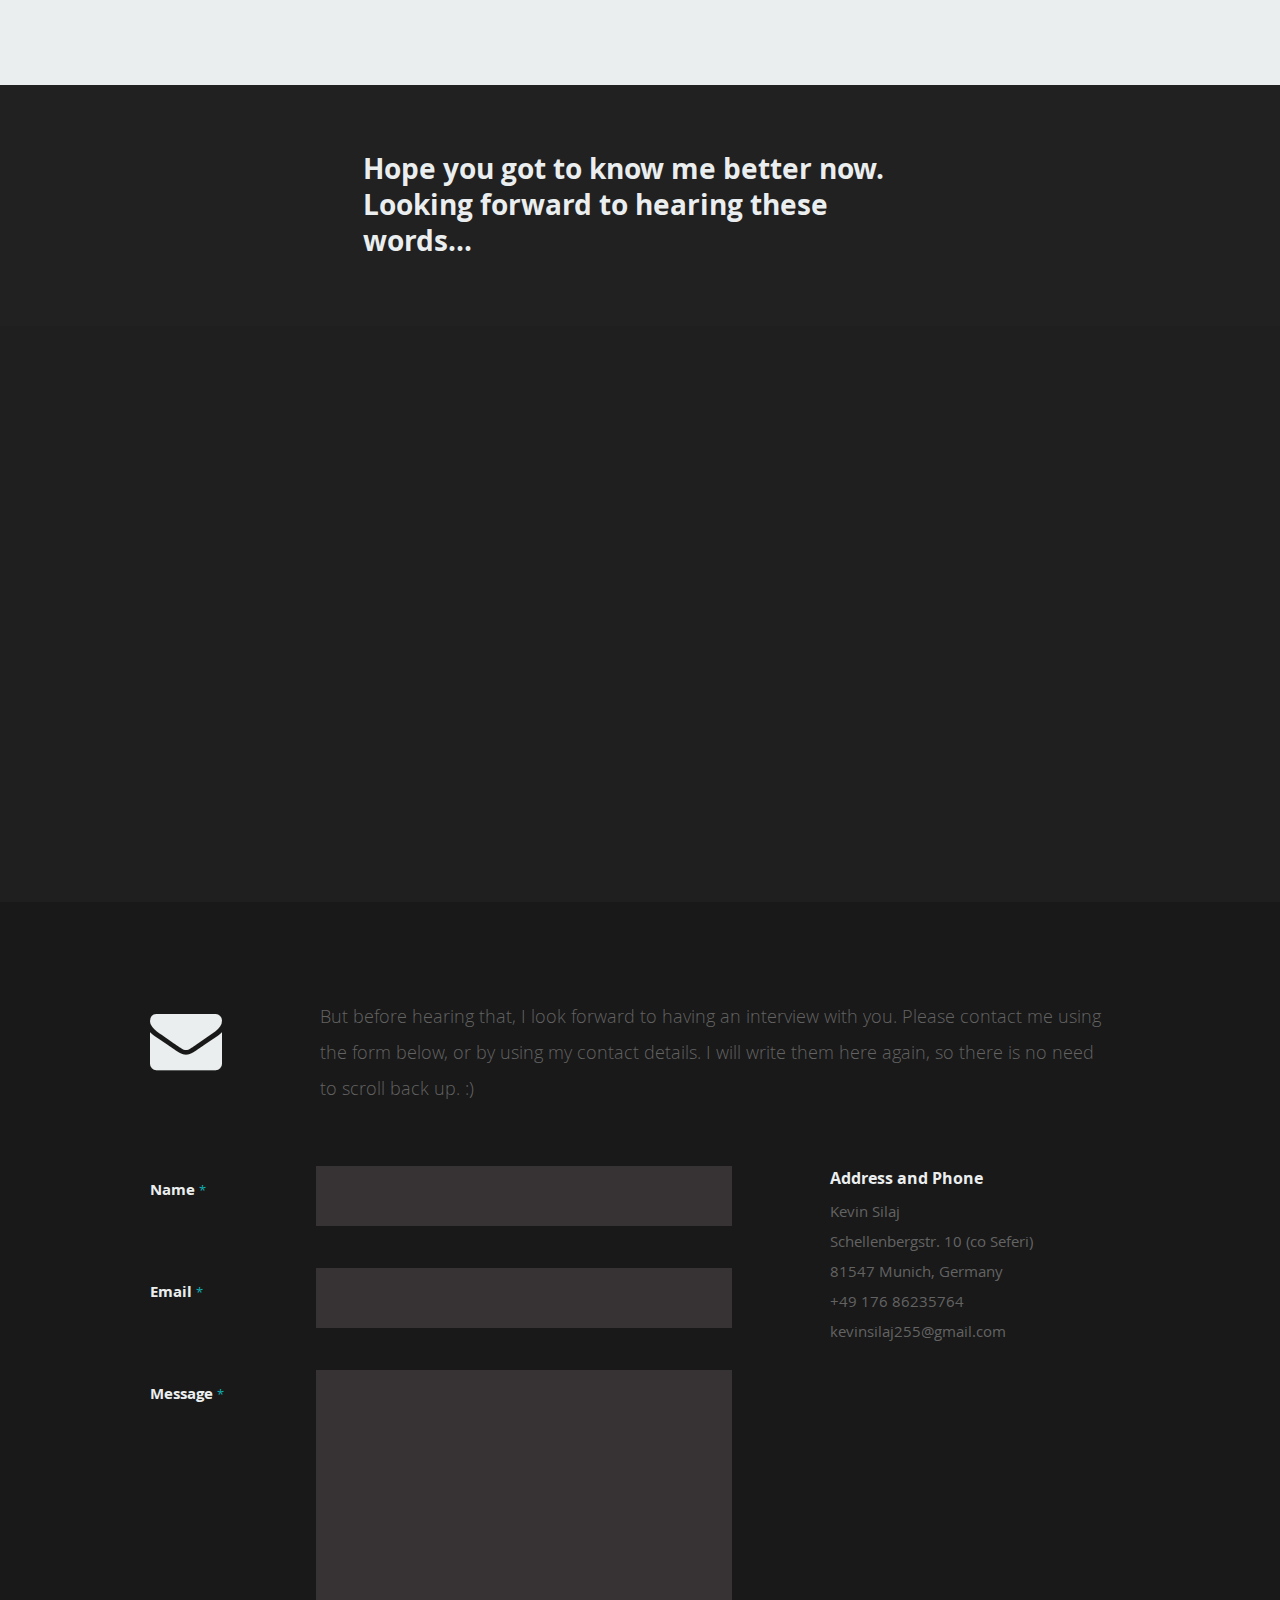
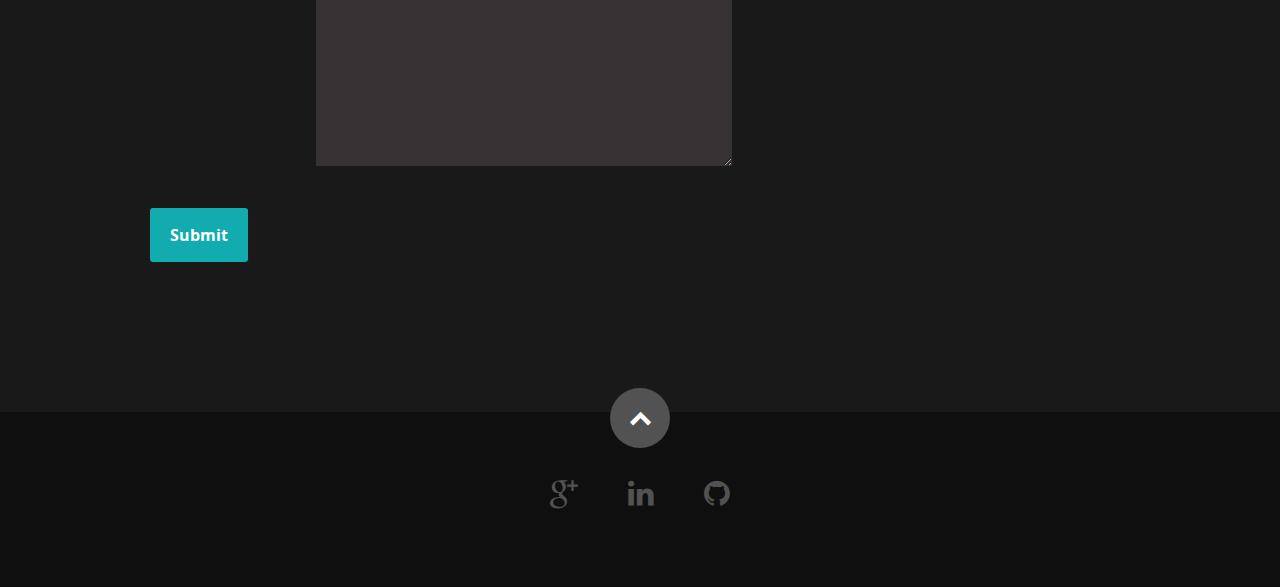
==== commit 84e4b92c: "Update index.html" ====
--- a/index.html
+++ b/index.html
@@ -118,7 +118,8 @@
 
                <div class="columns download">
                   <p>
-                     <a href="CV_Kevin_Silaj.pdf" class="button" target="_blank><i class="fa fa-download"></i>Check Resume</a>
+                     <a href="CV_Kevin_Silaj.pdf" class="button" target="_blank><i class="fa fa-download"></i>Check My CV</a>
+                     <a href="CV_Kevin_Silaj.pdf" class="button" target="_blank><i class="fa fa-download"></i>Check My Certificates</a>
                   </p>
                </div>
 
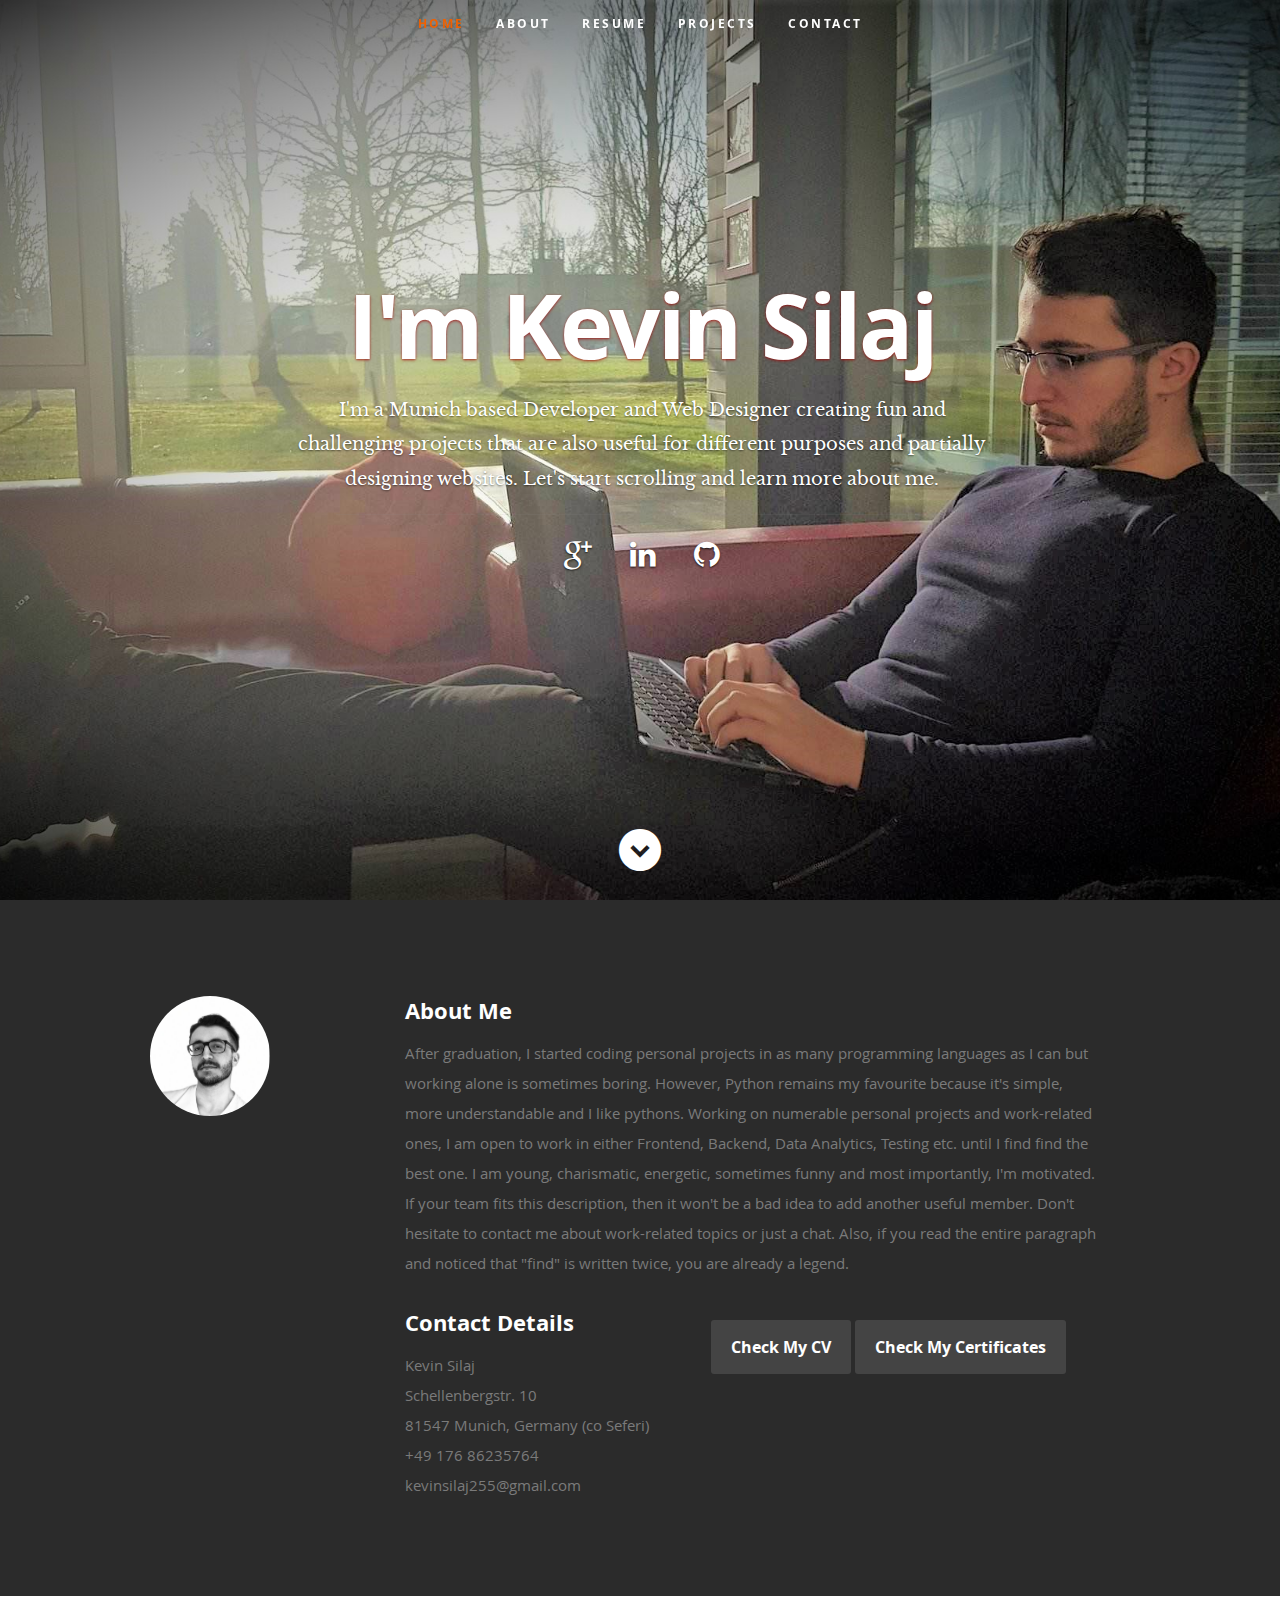
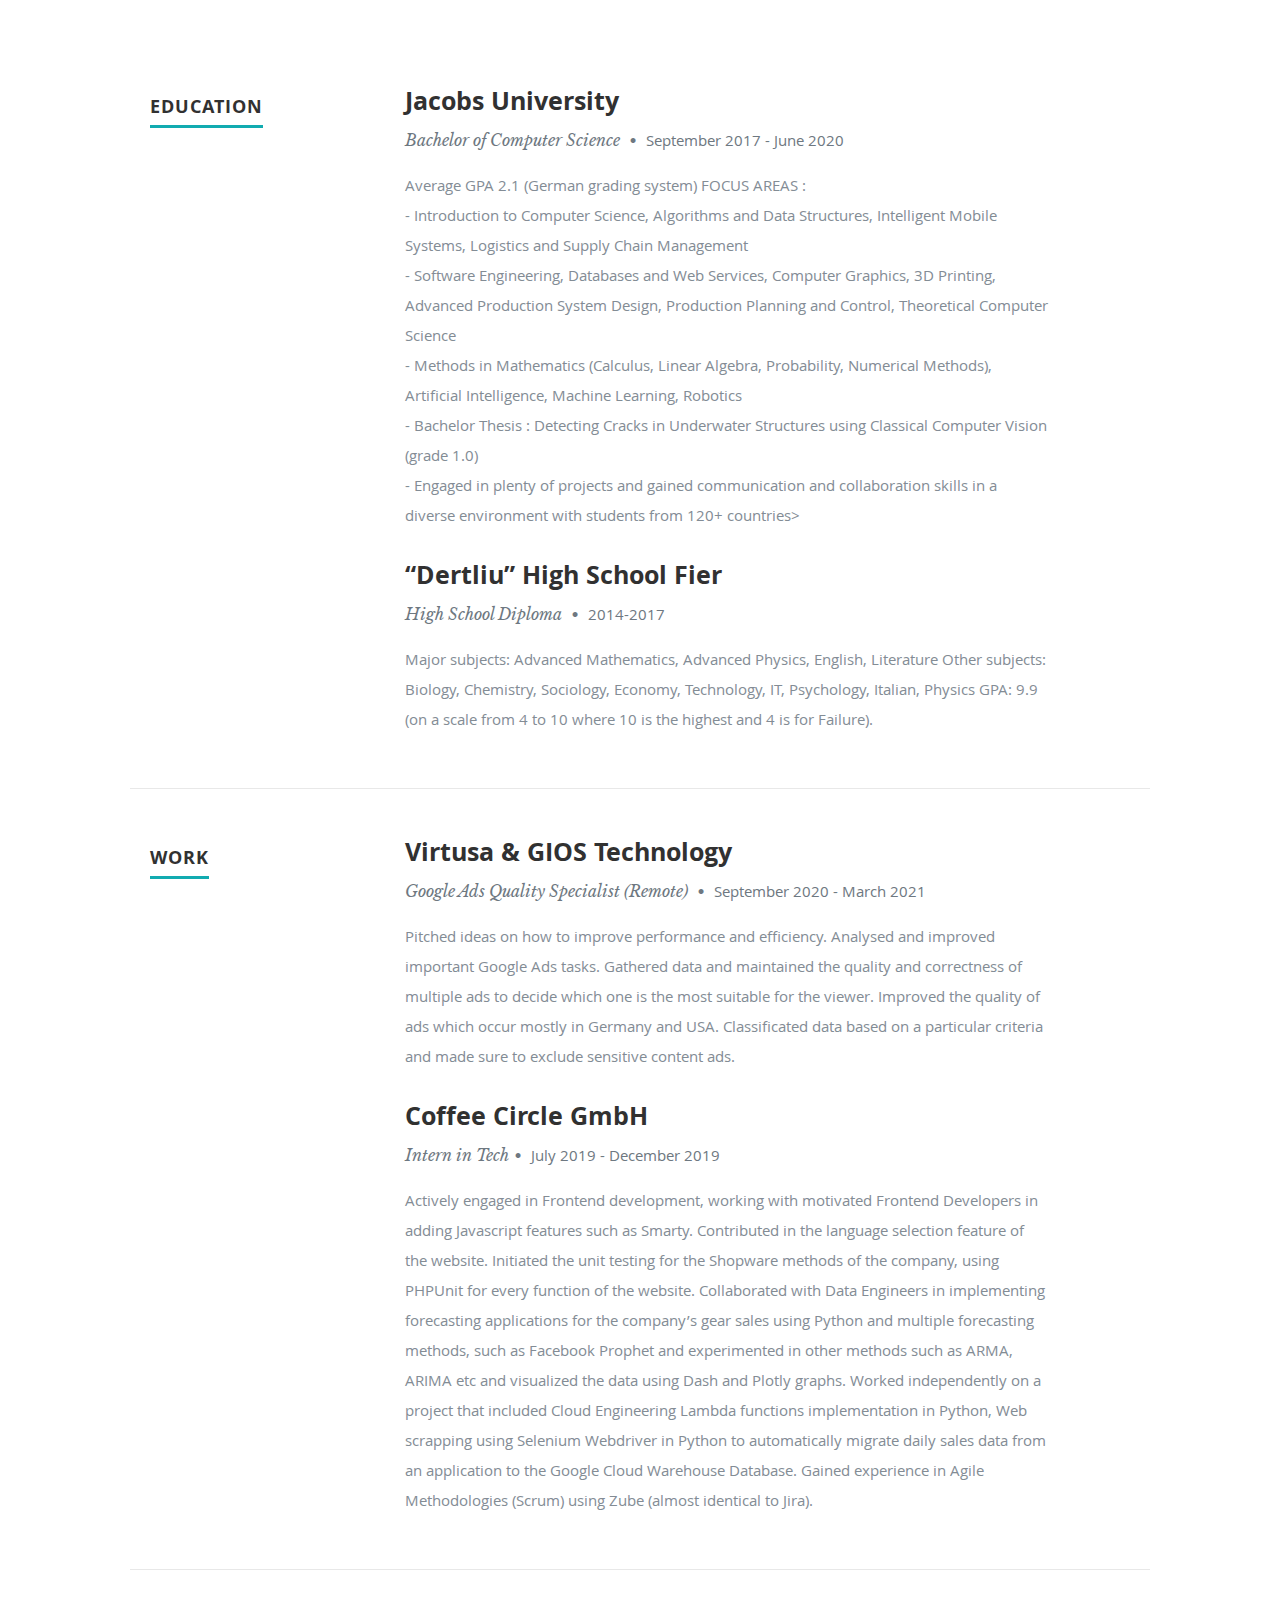
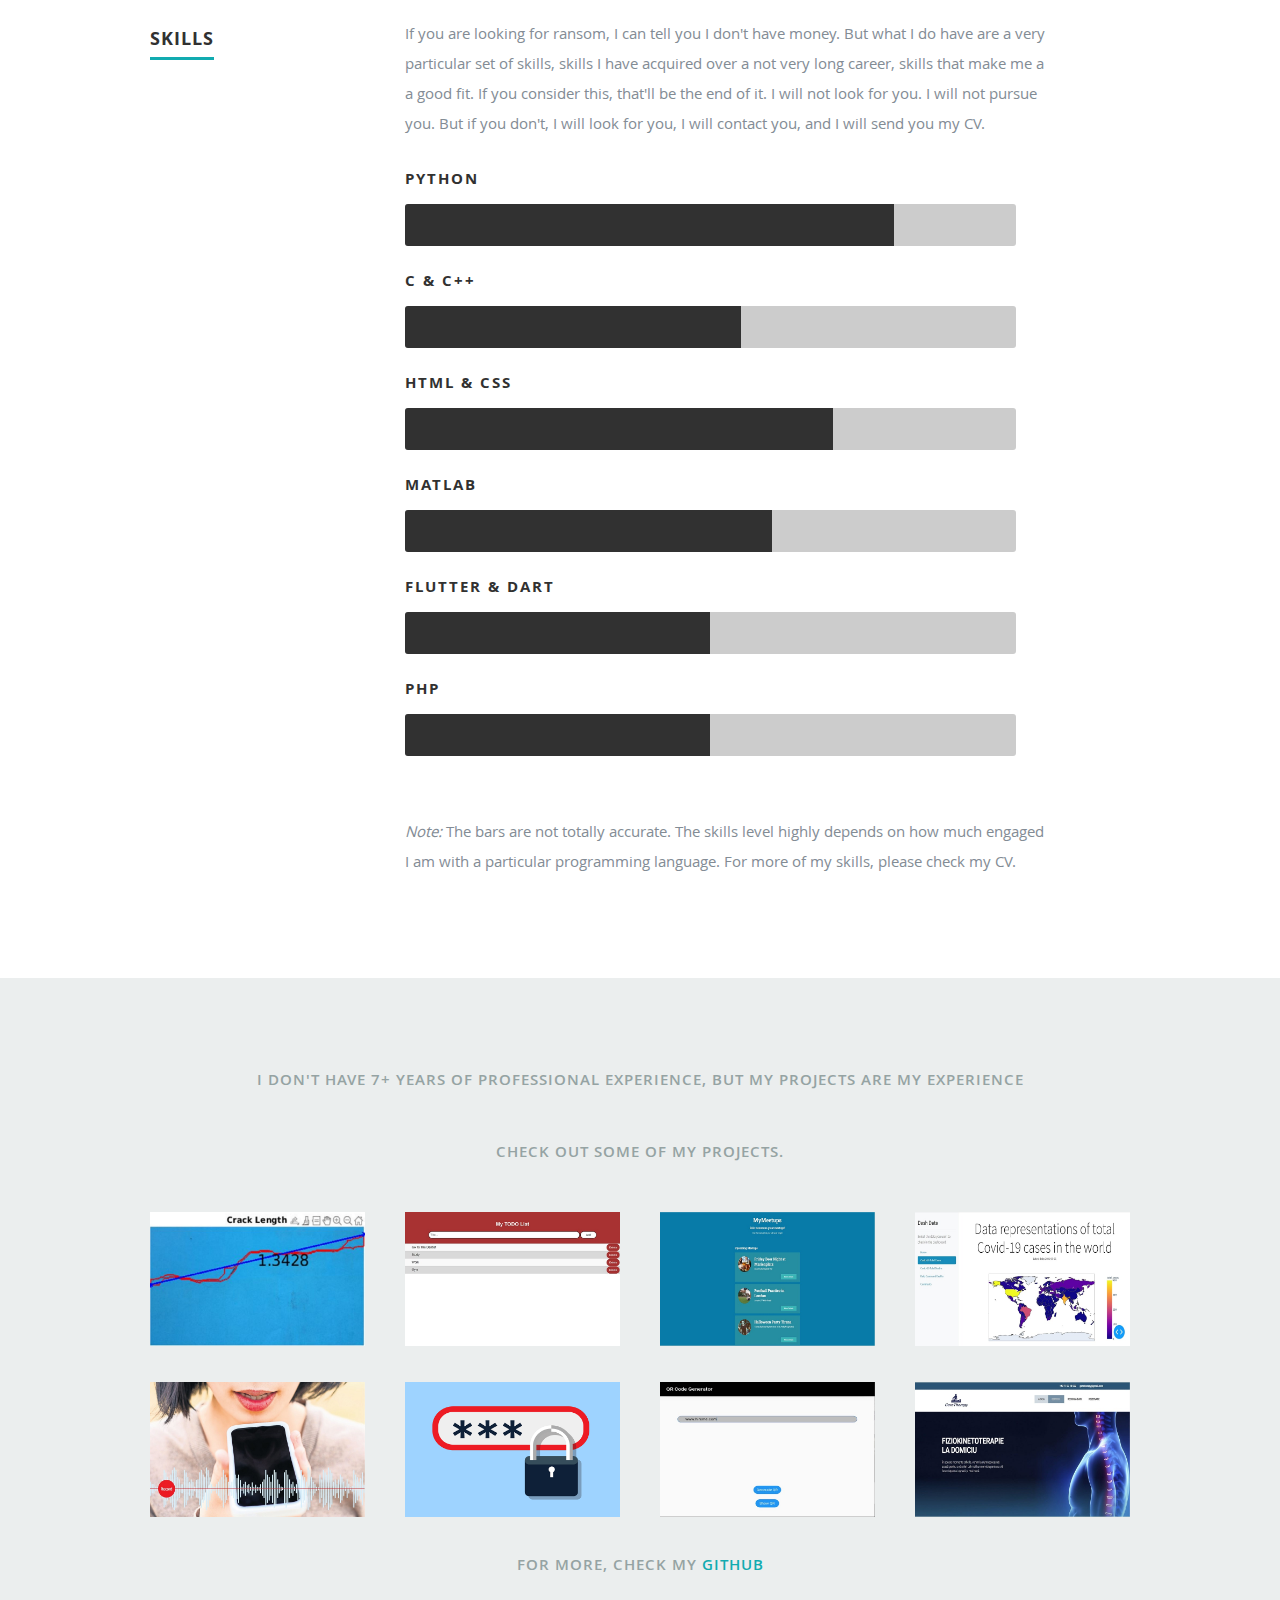
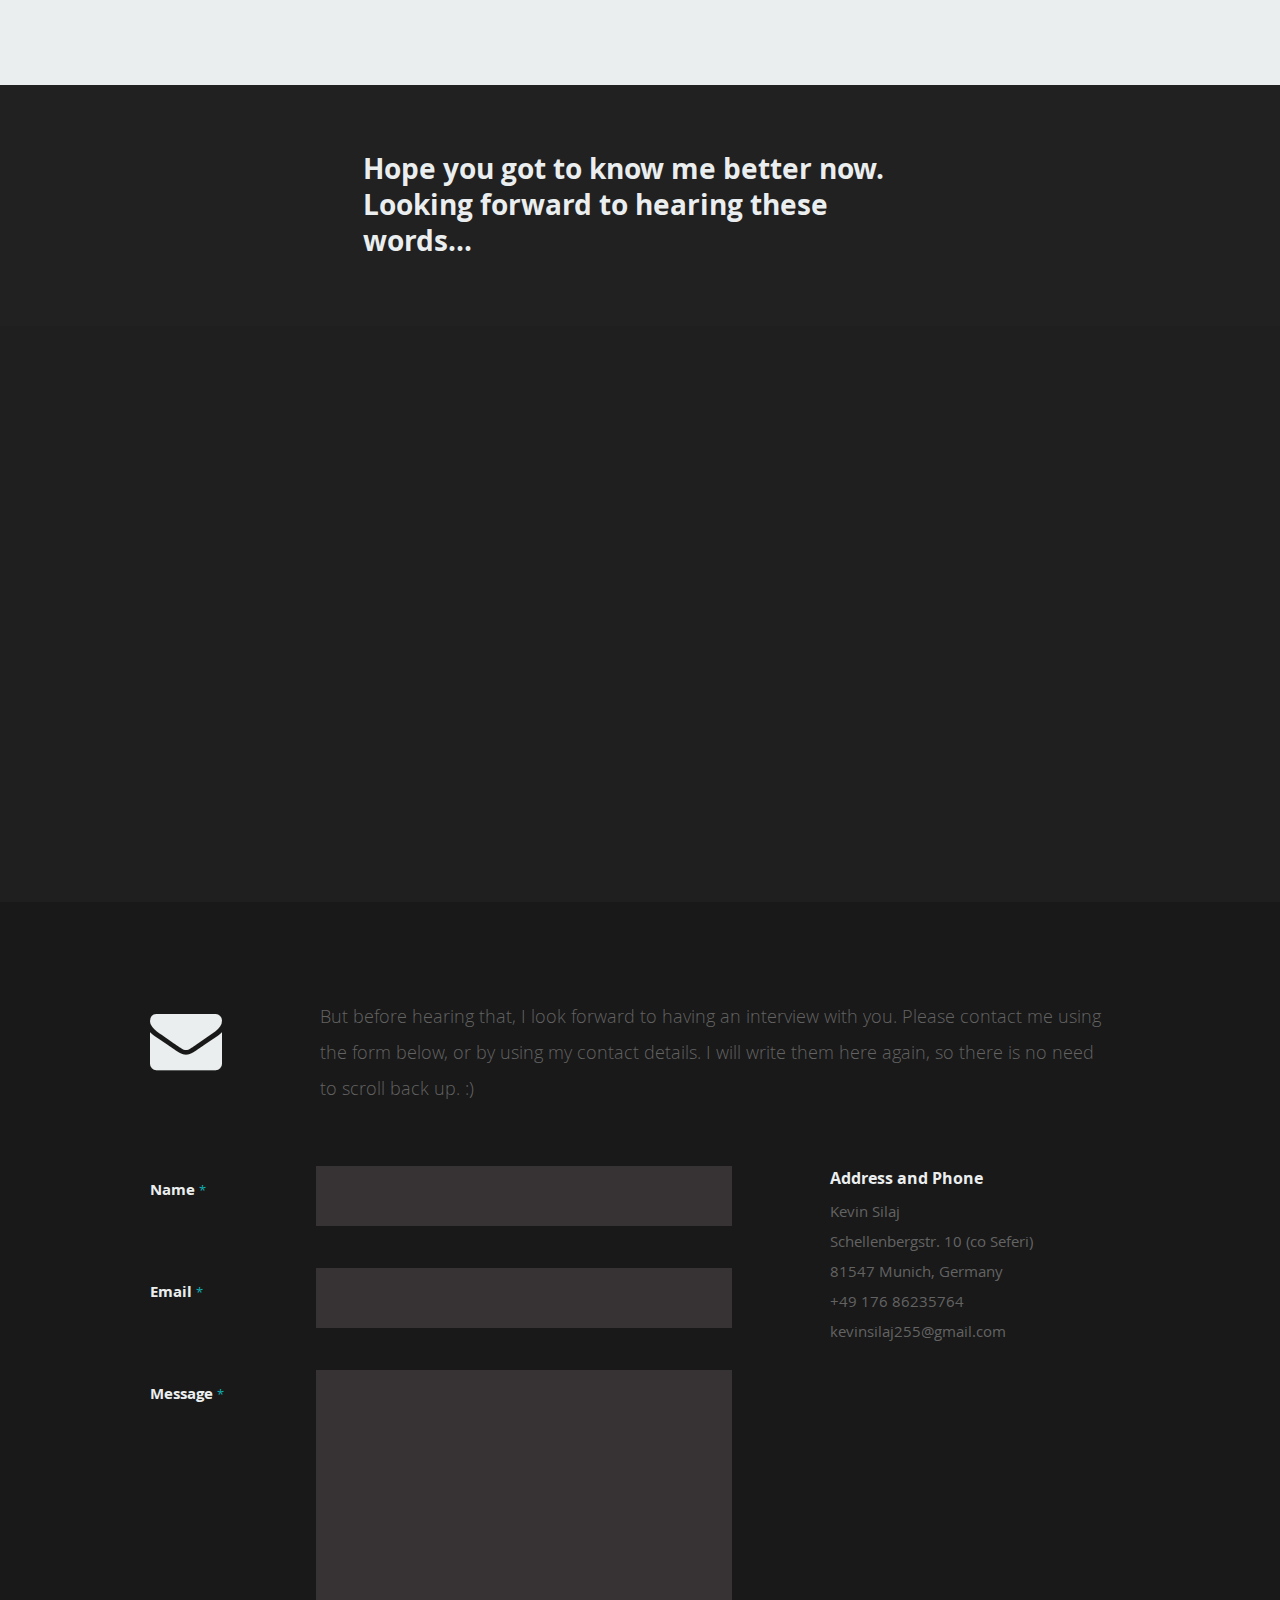
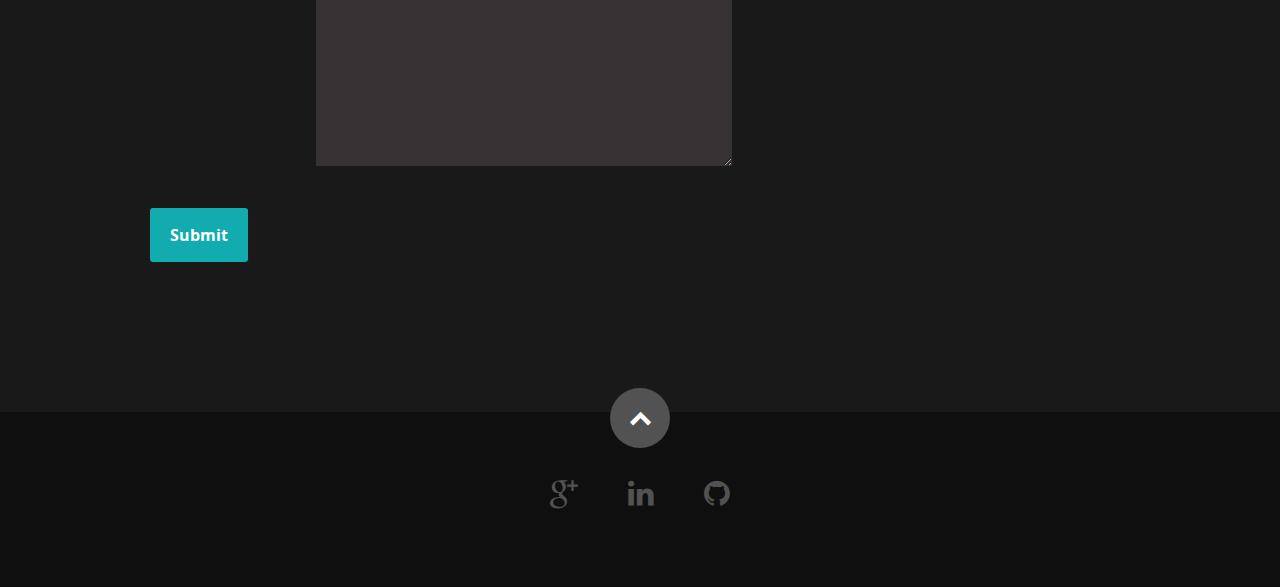
==== commit 2a8467b4: "add: meetups" ====
--- a/index.html
+++ b/index.html
@@ -119,7 +119,7 @@
                <div class="columns download">
                   <p>
                      <a href="CV_Kevin_Silaj.pdf" class="button" target="_blank><i class="fa fa-download"></i>Check My CV</a>
-                     <a href="CV_Kevin_Silaj.pdf" class="button" target="_blank><i class="fa fa-download"></i>Check My Certificates</a>
+                     <a href="https://kev-certs.herokuapp.com/" class="button" target="_blank><i class="fa fa-download"></i>Check My Certificates</a>
                   </p>
                </div>
 
@@ -335,10 +335,10 @@
                   <div class="item-wrap">
 
                      <a href="#modal-03" title="">
-                        <img alt="" src="images/portfolio/this.jpg">
+                        <img alt="" src="images/portfolio/meetups.jpg">
                         <div class="overlay">
                            <div class="portfolio-item-meta">
-          					      <h5>This Website</h5>
+          					      <h5>MyMeetups</h5>
           					   </div>
                         </div>
                         <div class="link-icon"><i class="icon-plus"></i></div>
@@ -472,15 +472,15 @@
 
          <div id="modal-03" class="popup-modal mfp-hide">
 
-		      <img class="scale-with-grid" src="images/portfolio/modals/this.jpg" alt="" />
+		      <img class="scale-with-grid" src="images/portfolio/modals/meetups.jpg" alt="" />
 
 		      <div class="description-box">
-			      <h4>My Personal Website</h4>
-               <p>Simple personal website using HTML/CSS and some great bootstraps</p>
+			      <h4>MyMeetups Django App</h4>
+               <p>A functional and simple meetups application using Django Framework</p>
 		      </div>
 
             <div class="link-box">
-               <a href="https://kev-s-personal.herokuapp.com/" target="_blank">Open</a>
+               <a href="https://github.com/csfailure/meetups" target="_blank">Github Link</a>
 		         <a class="popup-modal-dismiss">Close</a>
             </div>
 
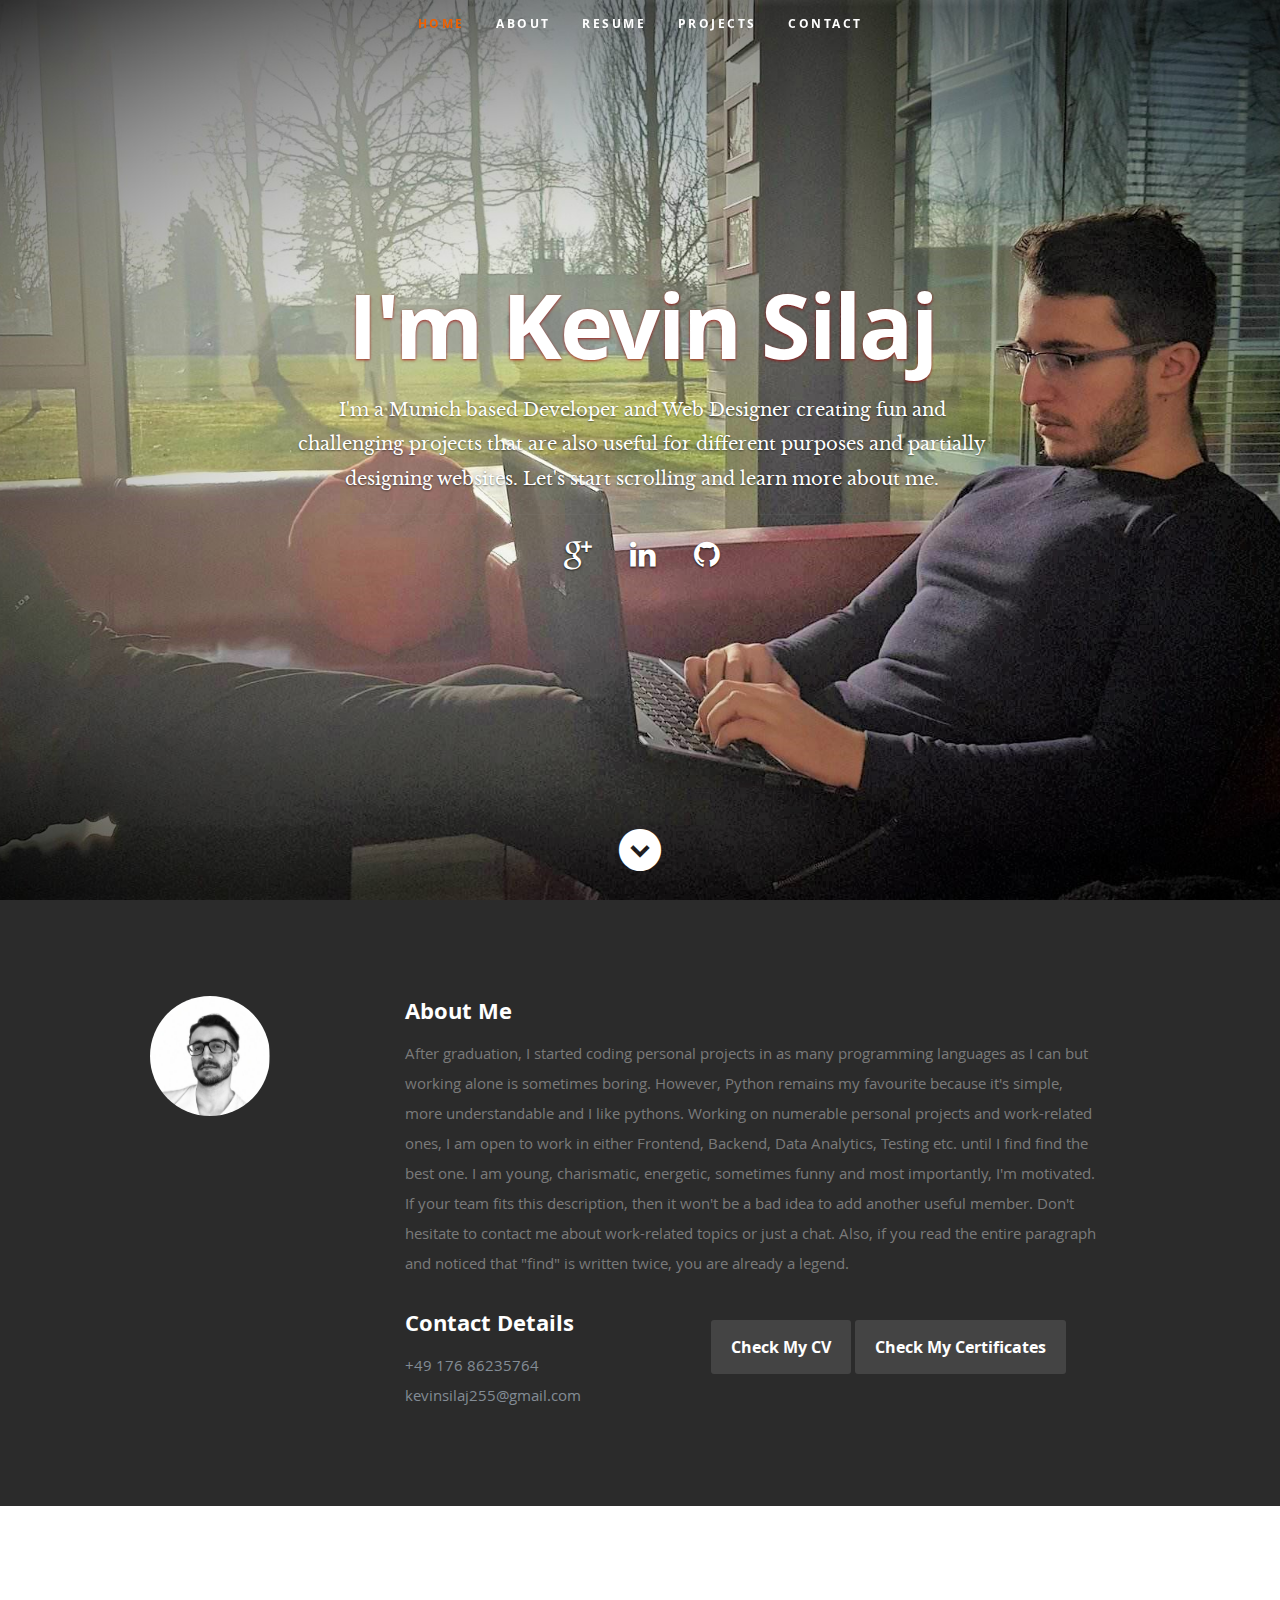
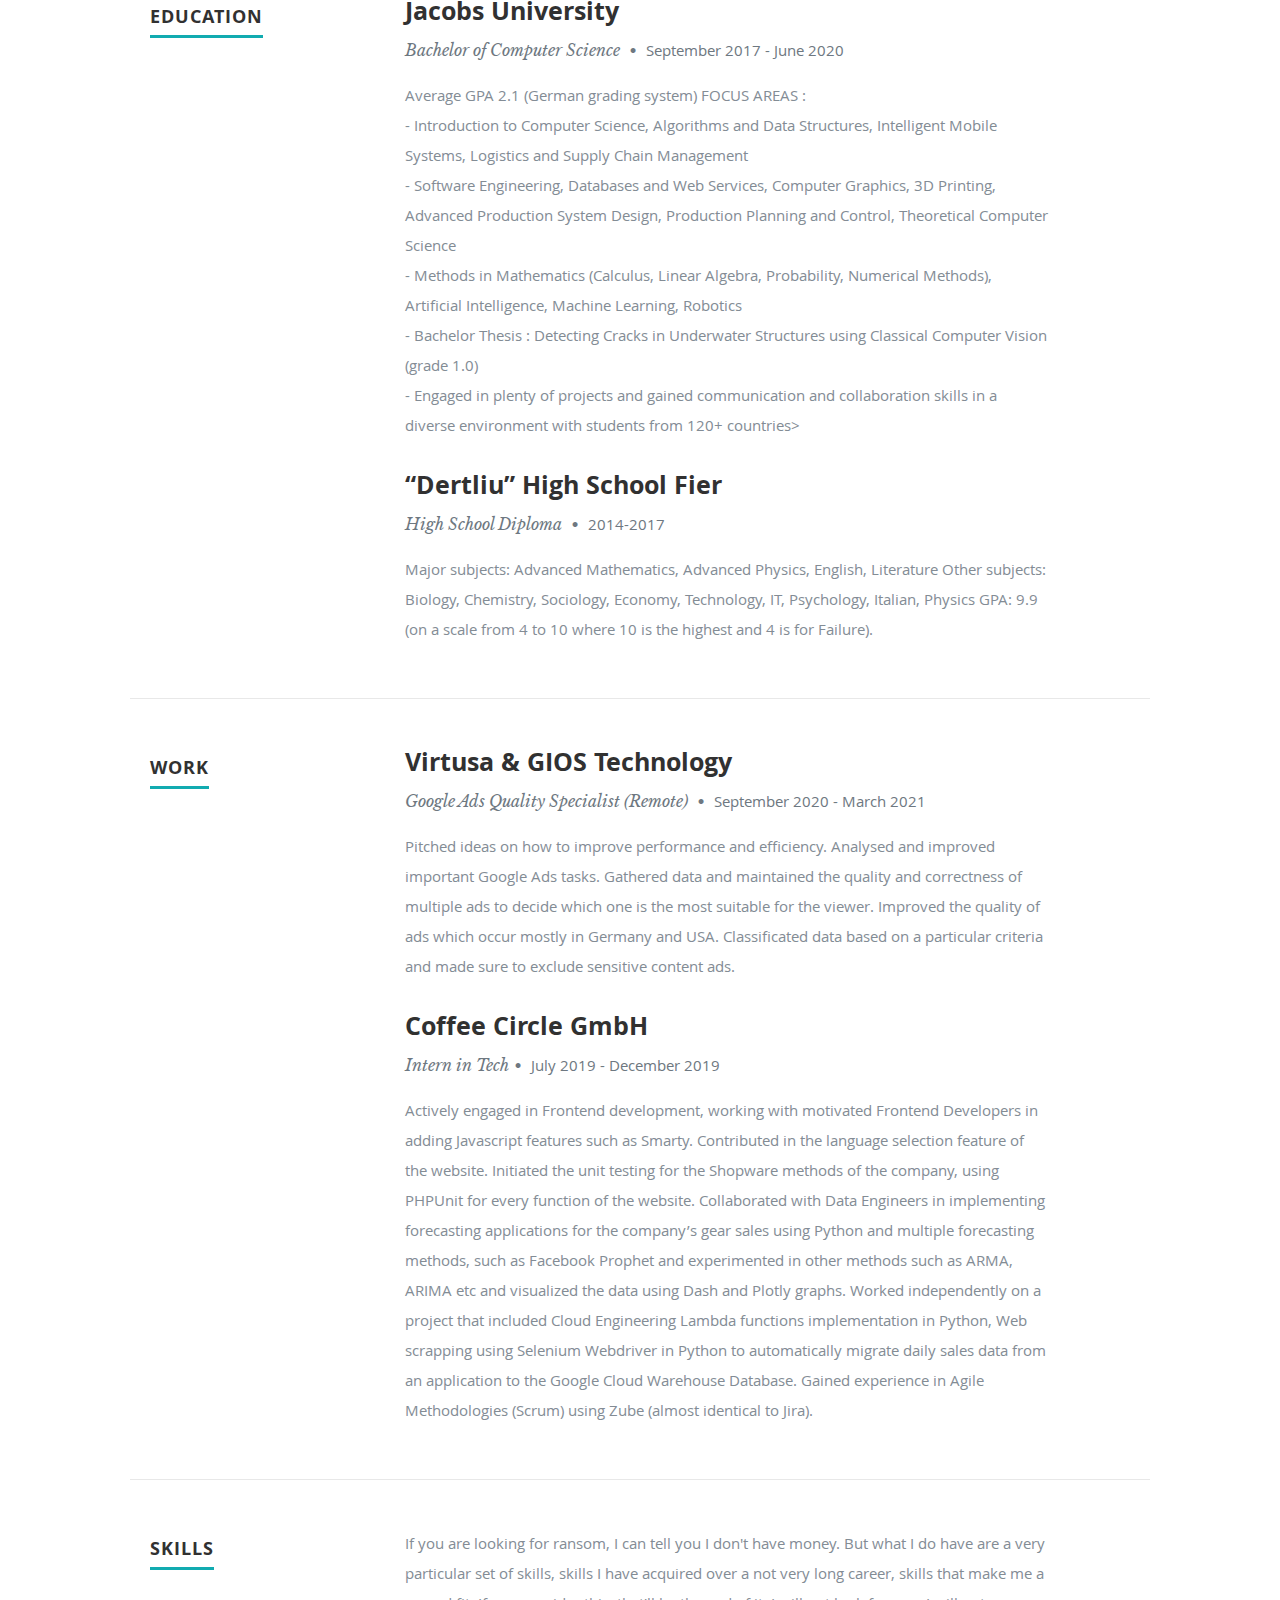
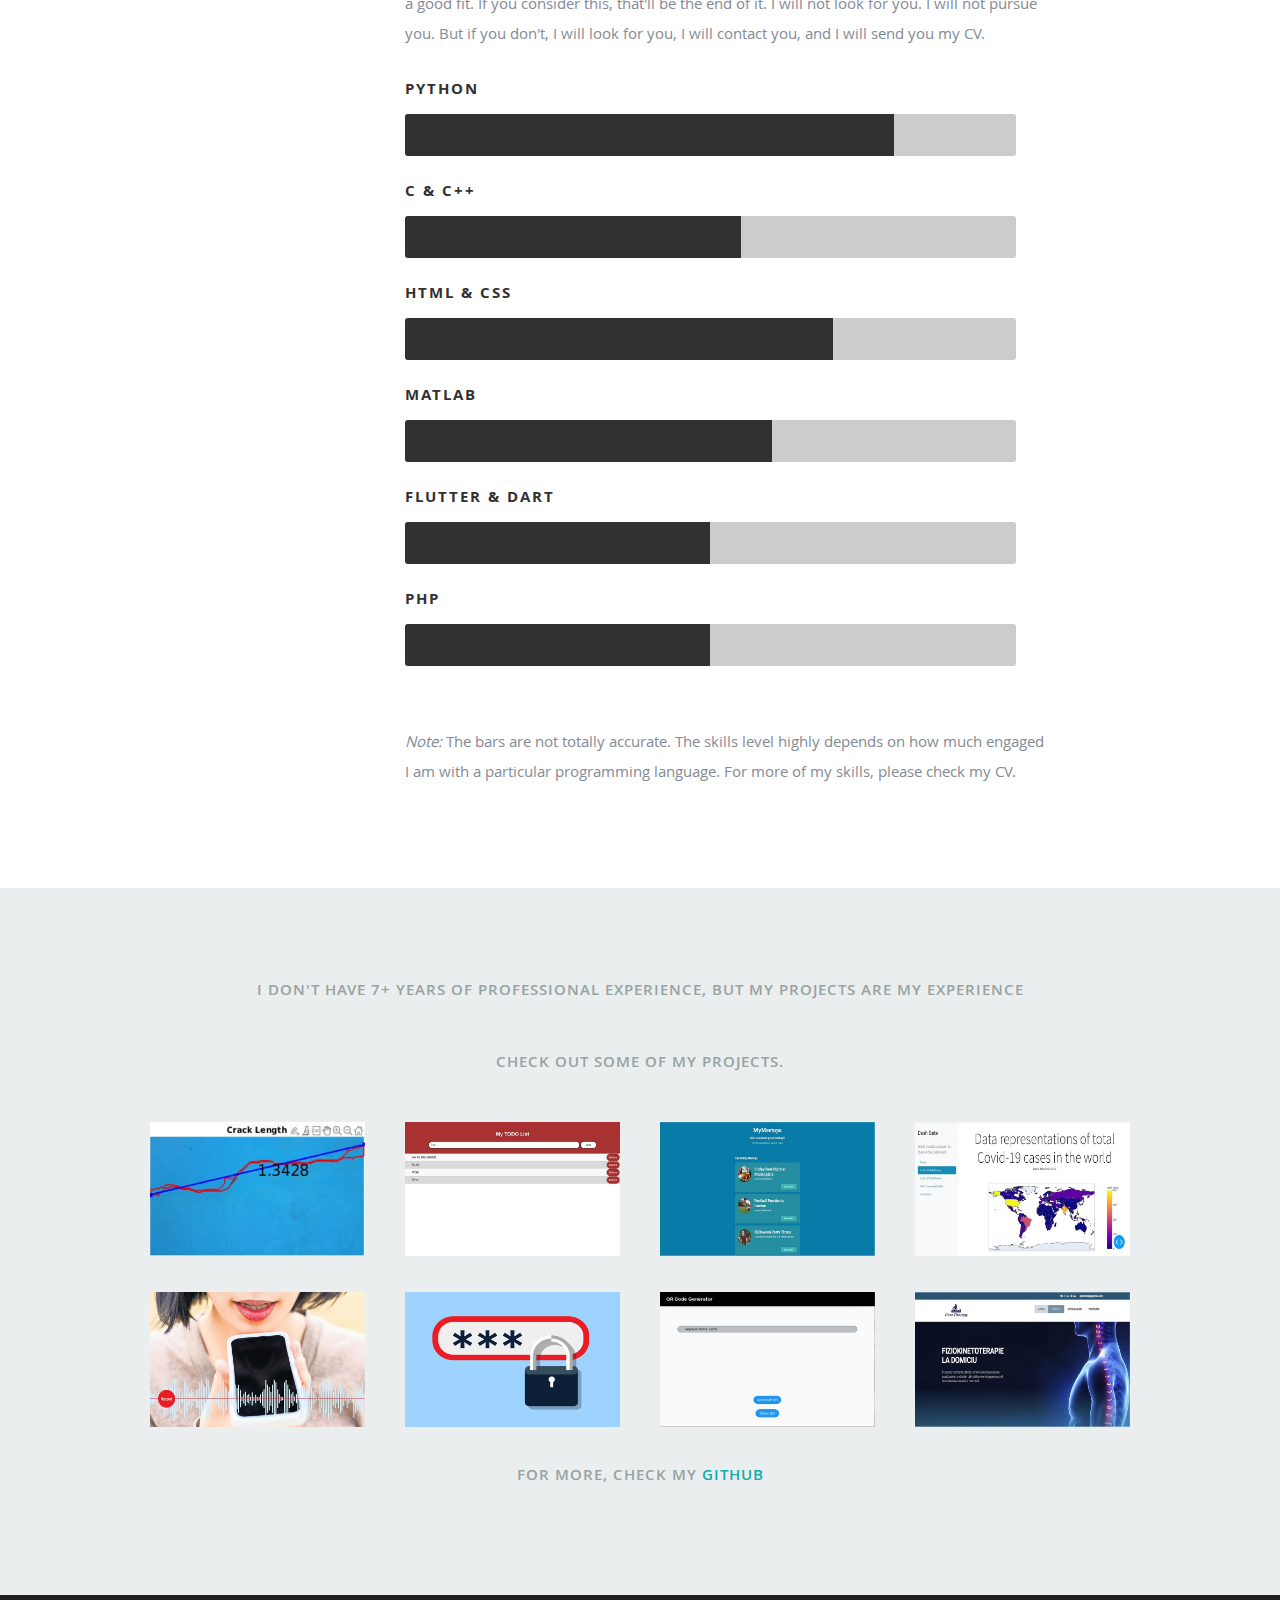
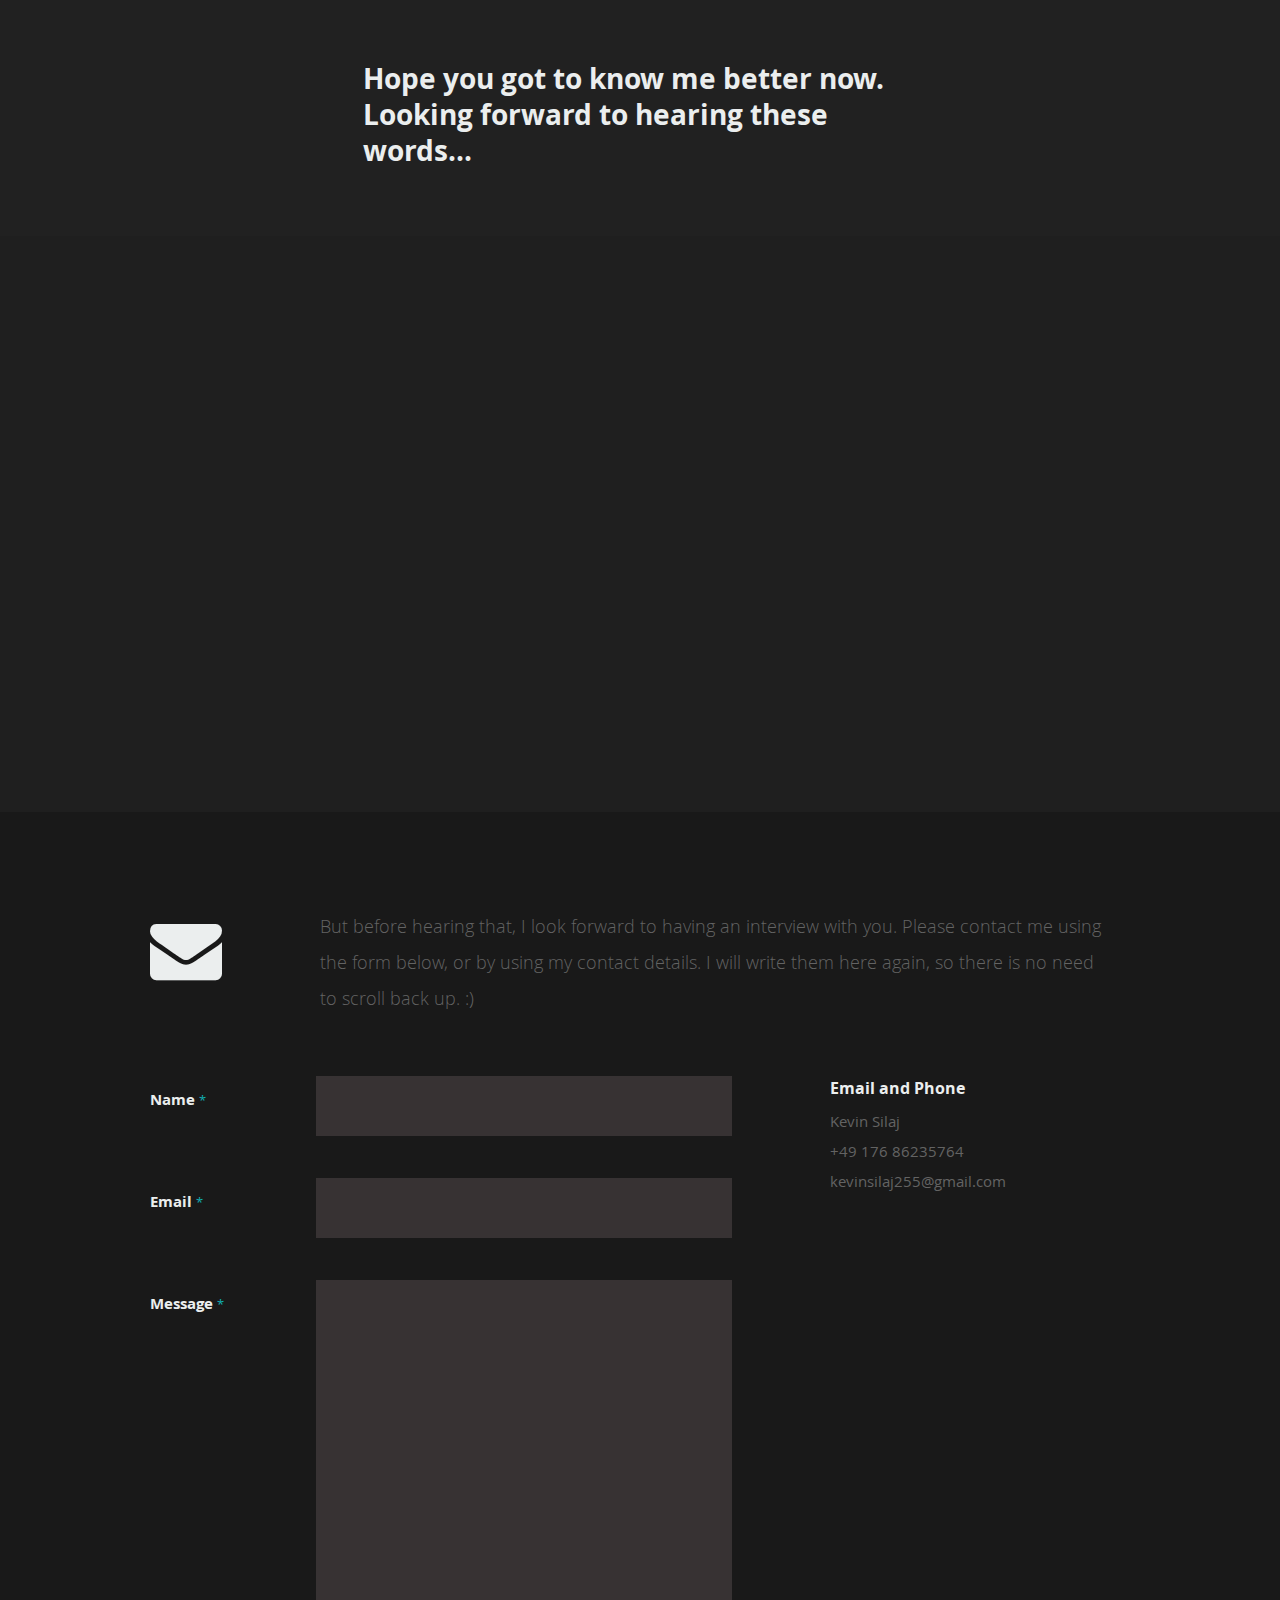
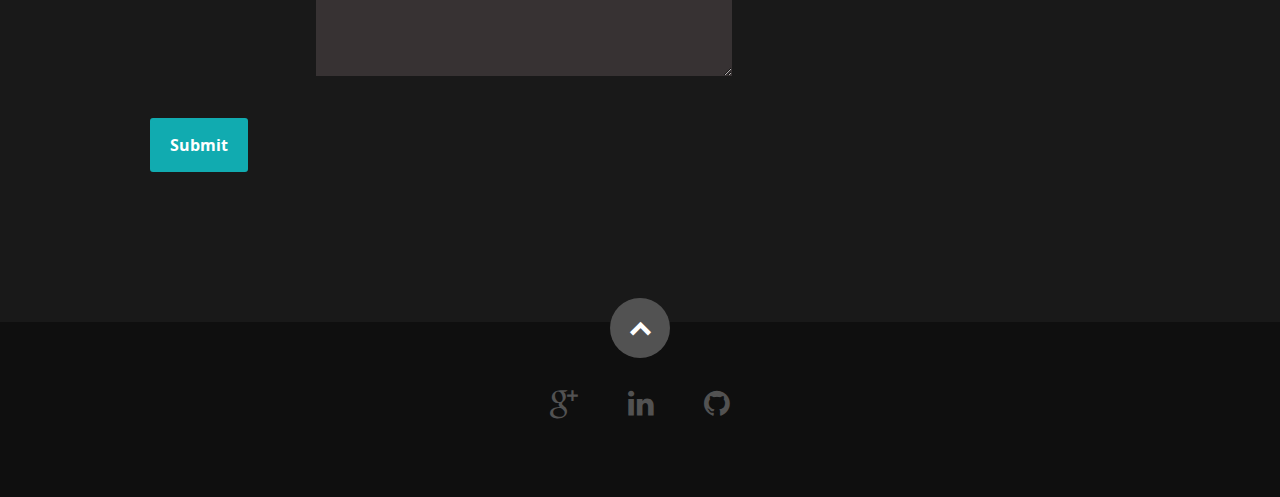
==== commit 5beffc77: "remove address" ====
--- a/index.html
+++ b/index.html
@@ -105,11 +105,6 @@
                <div class="columns contact-details">
 
                   <h2>Contact Details</h2>
-                  <p class="address">
-						   <span>Kevin Silaj</span><br>
-						   <span>Schellenbergstr. 10<br>
-						         81547 Munich, Germany (co Seferi)
-                     </span><br>
 						   <span>+49 176 86235764</span><br>
                      <span>kevinsilaj255@gmail.com</span>
 					   </p>
@@ -703,11 +698,9 @@
 
                <div class="widget widget_contact">
 
-					   <h4>Address and Phone</h4>
+					   <h4>Email and Phone</h4>
 					   <p class="address">
 						   Kevin Silaj<br>
-						   Schellenbergstr. 10 (co Seferi) <br>
-						   81547 Munich, Germany<br>
 						   <span>+49 176 86235764</span>
                      <span>kevinsilaj255@gmail.com</span>
 					   </p>
